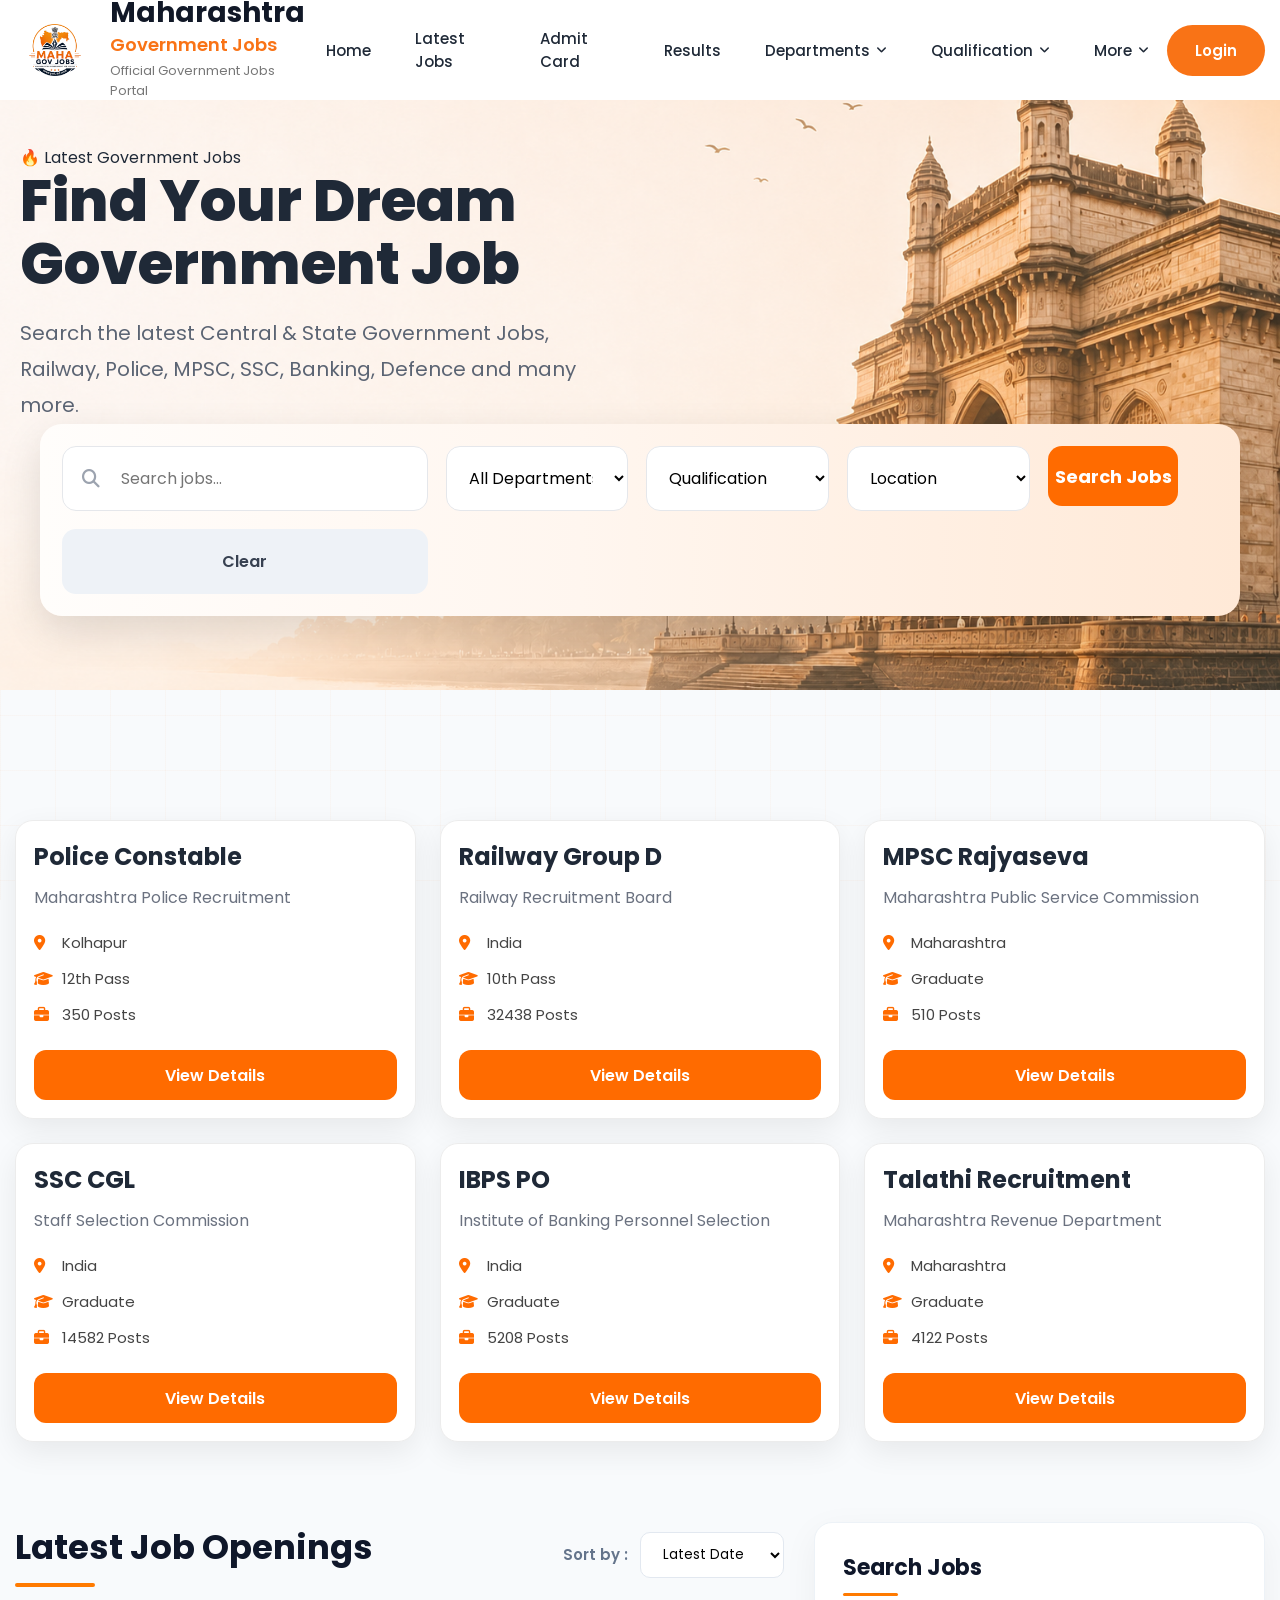
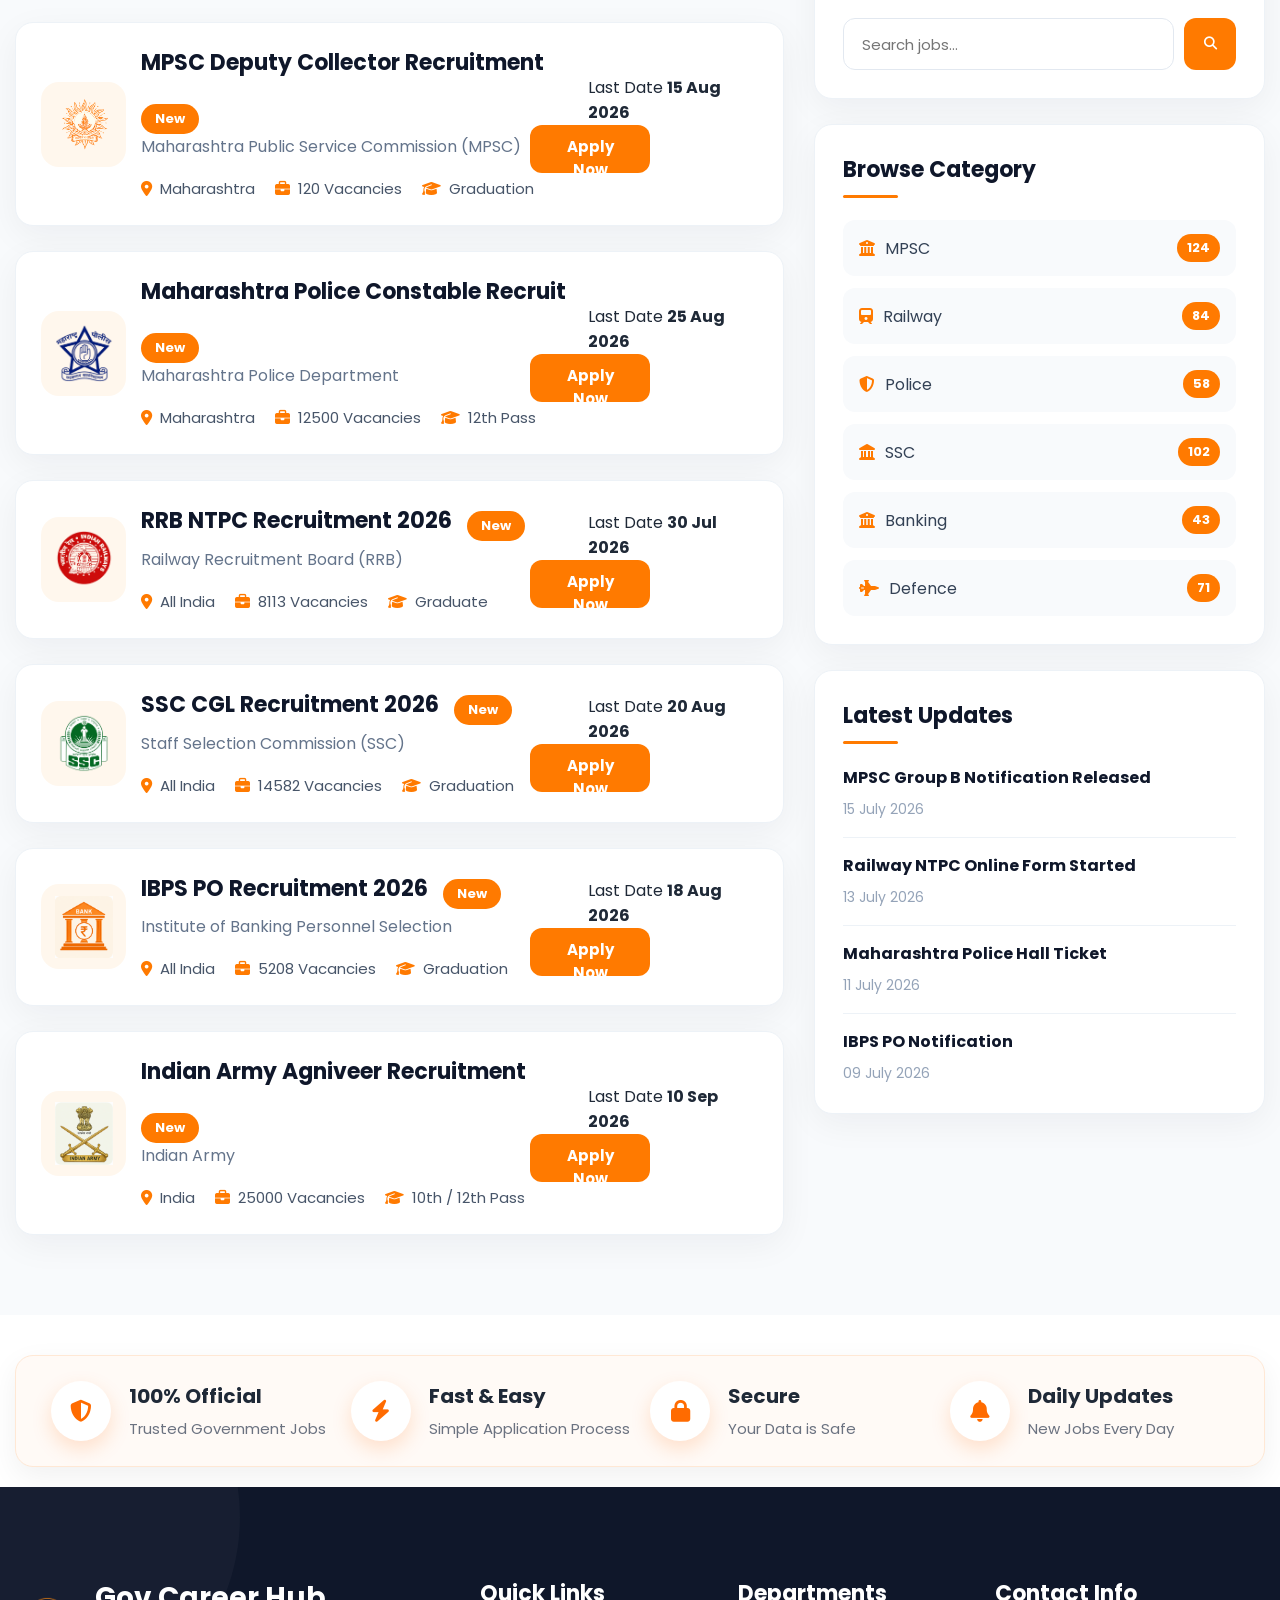
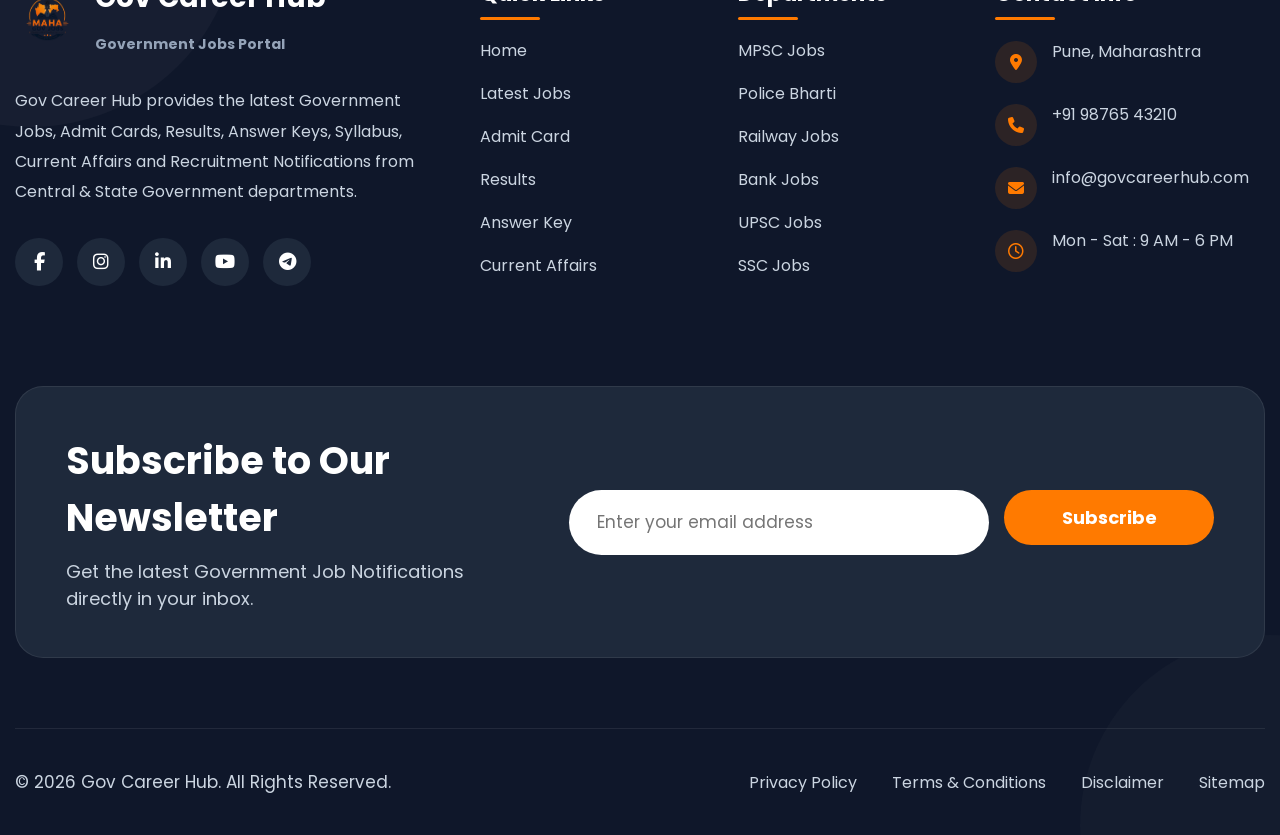
==== latestjob.html @ c0661276 "Initial commit" ====
<!DOCTYPE html>
<html lang="en">

<head>

    <meta charset="UTF-8">
    <meta name="viewport" content="width=device-width, initial-scale=1.0">

    <title>Department Page</title>

    <!-- Font Awesome -->
    <link rel="stylesheet"
        href="https://cdnjs.cloudflare.com/ajax/libs/font-awesome/6.7.2/css/all.min.css">

    <!-- Main CSS -->
    <link rel="stylesheet" href="style.css">

    <!-- Department CSS -->
    <link rel="stylesheet" href="department.css">

    <!-- Responsive CSS -->
    <link rel="stylesheet" href="responsive.css">

    <link rel="stylesheet" href="department.css">

    <link rel="stylesheet" href="latestjob.css">

</head>

<style>
    /*=========================================
            FOOTER
=========================================*/

.footer{

    background:#0f172a;

    color:#fff;

    margin-top:120px;

    position:relative;

    overflow:hidden;

}

.footer::before{

    content:"";

    position:absolute;

    top:-180px;

    left:-180px;

    width:420px;

    height:420px;

    border-radius:50%;

    background:rgba(255,255,255,.03);

}

.footer::after{

    content:"";

    position:absolute;

    bottom:-180px;

    right:-180px;

    width:380px;

    height:380px;

    border-radius:50%;

    background:rgba(255,255,255,.02);

}

.footer .container{

    position:relative;

    z-index:2;

}

/*=========================================
            TOP GRID
=========================================*/

.footer-top{

    display:grid;

    grid-template-columns:2fr 1fr 1fr 1.3fr;

    gap:50px;

    padding:90px 0 60px;

}

.footer-column h3{

    font-size:22px;

    margin-bottom:28px;

    color:#fff;

    position:relative;

}

.footer-column h3::after{

    content:"";

    position:absolute;

    left:0;

    bottom:-10px;

    width:60px;

    height:3px;

    background:#ff7a00;

    border-radius:50px;

}

/*=========================================
            LOGO
=========================================*/

.footer-logo{

    display:flex;

    align-items:center;

    gap:15px;

    text-decoration:none;

    margin-bottom:25px;

}

.footer-logo img{

    width:65px;

}

.footer-logo h2{

    color:#fff;

    font-size:28px;

}

.footer-logo span{

    color:#94a3b8;

    font-size:14px;

}

.footer-about p{

    color:#cbd5e1;

    line-height:1.9;

    margin-bottom:30px;

}

/*=========================================
            LINKS
=========================================*/

.footer-column ul{

    list-style:none;

}

.footer-column ul li{

    margin-bottom:18px;

}

.footer-column ul li a{

    color:#cbd5e1;

    text-decoration:none;

    transition:.35s;

}

.footer-column ul li a:hover{

    color:#ff7a00;

    padding-left:8px;

}

/*=========================================
        CONTACT INFO
=========================================*/

.footer-contact li{

    display:flex;

    align-items:flex-start;

    gap:15px;

    margin-bottom:20px;

    color:#cbd5e1;

}

.footer-contact li i{

    width:42px;

    height:42px;

    background:rgba(255,122,0,.12);

    color:#ff7a00;

    border-radius:50%;

    display:flex;

    align-items:center;

    justify-content:center;

    font-size:16px;

    flex-shrink:0;

}

/*=========================================
        SOCIAL ICONS
=========================================*/

.footer-social{

    display:flex;

    gap:14px;

    margin-top:10px;

}

.footer-social a{

    width:48px;

    height:48px;

    border-radius:50%;

    background:#1e293b;

    color:#fff;

    display:flex;

    align-items:center;

    justify-content:center;

    text-decoration:none;

    transition:.35s;

    font-size:18px;

}

.footer-social a:hover{

    background:#ff7a00;

    color:#fff;

    transform:translateY(-6px);

}

/*=========================================
        NEWSLETTER
=========================================*/

.footer-newsletter{

    margin-top:30px;

    background:#1e293b;

    border:1px solid rgba(255,255,255,.08);

    border-radius:28px;

    padding:45px 50px;

    display:flex;

    justify-content:space-between;

    align-items:center;

    gap:40px;

}

.newsletter-content h2{

    color:#fff;

    font-size:38px;

    margin-bottom:12px;

}

.newsletter-content p{

    color:#cbd5e1;

    font-size:18px;

}

.newsletter-form{

    display:flex;

    gap:18px;

    flex:1;

    justify-content:flex-end;

}

.newsletter-form input{

    width:420px;

    height:65px;

    border:none;

    outline:none;

    border-radius:50px;

    padding:0 28px;

    font-size:17px;

    background:#fff;

}

.newsletter-form button{

    width:210px;

    border:none;

    border-radius:50px;

    background:#ff7a00;

    color:#fff;

    font-size:18px;

    font-weight:700;

    cursor:pointer;

    transition:.35s;

}

.newsletter-form button:hover{

    background:#ff8c1f;

    transform:translateY(-3px);

    box-shadow:0 18px 35px rgba(255,122,0,.35);

}

/*=========================================
        FOOTER BOTTOM
=========================================*/

.footer-bottom{

    display:flex;

    justify-content:space-between;

    align-items:center;

    padding:40px 0;

    border-top:1px solid rgba(255,255,255,.08);

    margin-top:70px;

}

.footer-bottom p{

    color:#cbd5e1;

    font-size:17px;

}

.footer-links{

    display:flex;

    gap:35px;

}

.footer-links a{

    color:#cbd5e1;

    text-decoration:none;

    transition:.35s;

}

.footer-links a:hover{

    color:#ff7a00;

}
/*=========================================
        FOOTER RESPONSIVE
=========================================*/

/*============== 1200px ==============*/

@media (max-width:1200px){

.footer-top{
grid-template-columns:repeat(2,1fr);
gap:40px;
}

.footer-newsletter{
flex-direction:column;
align-items:flex-start;
padding:40px;
}

.newsletter-form{
width:100%;
justify-content:flex-start;
}

.newsletter-form input{
width:100%;
}

}



/*============== 992px ==============*/

@media (max-width:992px){

.footer{
margin-top:80px;
}

.footer-top{
grid-template-columns:1fr 1fr;
gap:35px;
padding:70px 0 40px;
}

.newsletter-content h2{
font-size:30px;
}

.newsletter-content p{
font-size:16px;
}

.newsletter-form{
flex-direction:column;
width:100%;
}

.newsletter-form input{
width:100%;
height:58px;
}

.newsletter-form button{
width:100%;
height:58px;
}

.footer-bottom{
flex-direction:column;
gap:20px;
text-align:center;
}

.footer-links{
flex-wrap:wrap;
justify-content:center;
gap:20px;
}

}



/*============== 768px ==============*/

@media (max-width:768px){

.footer-top{
grid-template-columns:1fr;
gap:40px;
padding:60px 0 35px;
}

.footer-column h3{
font-size:20px;
}

.footer-logo h2{
font-size:24px;
}

.footer-logo img{
width:55px;
}

.footer-about p{
font-size:15px;
}

.footer-newsletter{
padding:30px 25px;
border-radius:20px;
gap:25px;
}

.newsletter-content h2{
font-size:26px;
}

.newsletter-content p{
font-size:15px;
}

.newsletter-form input{
height:55px;
font-size:15px;
}

.newsletter-form button{
height:55px;
font-size:16px;
}

.footer-social{
flex-wrap:wrap;
}

.footer-social a{
width:44px;
height:44px;
font-size:16px;
}

.footer-bottom{
padding:30px 0;
margin-top:40px;
}

.footer-bottom p{
font-size:15px;
}

}



/*============== 576px ==============*/

@media (max-width:576px){

.footer{
margin-top:60px;
}

.footer-top{
padding:50px 0 30px;
}

.footer-column h3{
font-size:18px;
margin-bottom:22px;
}

.footer-logo{
flex-direction:column;
align-items:flex-start;
}

.footer-logo h2{
font-size:22px;
}

.footer-about p{
font-size:14px;
line-height:1.8;
}

.footer-contact li{
font-size:14px;
}

.footer-contact li i{
width:38px;
height:38px;
font-size:15px;
}

.footer-newsletter{
padding:25px 18px;
}

.newsletter-content h2{
font-size:22px;
}

.newsletter-content p{
font-size:14px;
}

.newsletter-form input{
height:52px;
padding:0 20px;
font-size:14px;
}

.newsletter-form button{
height:52px;
font-size:15px;
}

.footer-social{
gap:10px;
}

.footer-social a{
width:42px;
height:42px;
font-size:15px;
}

.footer-links{
flex-direction:column;
gap:14px;
}

.footer-bottom p{
font-size:14px;
line-height:1.7;
}

}



/*============== 400px ==============*/

@media (max-width:400px){

.footer-newsletter{
padding:20px 15px;
}

.newsletter-content h2{
font-size:20px;
}

.newsletter-content p{
font-size:13px;
}

.footer-logo img{
width:48px;
}

.footer-logo h2{
font-size:20px;
}

.footer-column h3{
font-size:17px;
}

.footer-social a{
width:40px;
height:40px;
}

.newsletter-form input,
.newsletter-form button{
height:50px;
}

}

</style>

<body>

    <!--================ HEADER START =========================================================-->
<header class="header">

        <div class="container header-container">

            <!-- Logo -->

            <a href="#" class="logo">

                <img src="image/logo.png" alt="Logo">

                <div class="logo-text">

                    <h2>Maharashtra</h2>

                    <span>Government Jobs</span>

                    <p>Official Government Jobs Portal</p>

                </div>

            </a>


            <!-- Navigation -->

            <nav class="navbar">

                <div class="close-menu">
    <i class="fa-solid fa-xmark"></i>
</div>

               <ul class="nav-list">

    <li><a href="index.html">Home</a></li>

    <!-- Latest Jobs -->
    <li class="dropdown">

        <a href="latestjob.html">
            Latest Jobs
            <!-- <i class="fa-solid fa-angle-down"></i> -->
        </a>
<!-- 
        <ul class="dropdown-menu">

            <li><a href="#notification">All Latest Notification</a></li>

            <li><a href="#Government">Maharashtra Govt Jobs</a></li>

            <li><a href="#Central">Central Govt Jobs</a></li>

            <li><a href="#">Private Jobs</a></li>

            <li><a href="#">Work From Home</a></li>

            <li><a href="#">Internship</a></li>

        </ul> -->

    </li>

    <li><a href="#admit-result">Admit Card</a></li>

    <li><a href="#admit-result">Results</a></li>

    <!-- Departments -->

    <li class="dropdown">

        <a href="index.html">
            Departments
            <i class="fa-solid fa-angle-down"></i>
        </a>

        <ul class="dropdown-menu">

            <li><a href="department.html">MPSC</a></li>

            <li><a href="#">UPSC</a></li>

            <li><a href="raliway.html">Railway</a></li>

            <li><a href="#">Bank</a></li>

            <li><a href="police.html">Police</a></li>

            <li><a href="#">Defence</a></li>

        </ul>

    </li>

    <!-- Qualification -->

    <li class="dropdown">

        <a href="#QUALIFICATION">
            Qualification
            <i class="fa-solid fa-angle-down"></i>
        </a>

        <ul class="dropdown-menu">

            <li><a href="#10p">10th Pass</a></li>

            <li><a href="#">12th Pass</a></li>

            <li><a href="#">ITI</a></li>

            <li><a href="#">Diploma</a></li>

            <li><a href="#">Graduate</a></li>

            <li><a href="#">Post Graduate</a></li>

        </ul>

    </li>

    <!-- More -->

    <li class="dropdown">

        <a href="#">
            More
            <i class="fa-solid fa-angle-down"></i>
        </a>

        <ul class="dropdown-menu">

            <li><a href="#Answer">Answer Key</a></li>

            <li><a href="#Syllabus">Syllabus</a></li>

            <li><a href="#Answer">Search Your Exam</a></li>

            <li><a href="#Answer">Previous Papers</a></li>

            <li><a href="#about">About Us</a></li>

            <li><a href="#Contact">Contact Us</a></li>

        </ul>

    </li>

</ul>
            </nav>


            <!-- Right -->

            <div class="menu-toggle">
    <i class="fa-solid fa-bars"></i>
</div>

            <div class="header-right">

                <!-- <button class="search-btn">

                    <i class="fa-solid fa-magnifying-glass"></i>

                </button> -->

                <a href="#" class="login-btn">

                    Login

                </a>

            </div>

        </div>

</header>


<!--=========================================
        SEARCH SECTION
==========================================-->

<section class="latest-jobs-hero">

    <div class="container">

        <!-- Hero Content -->

        <div class="latest-hero-content">

            <div class="latest-left">

                <span class="hero-badge">
                    🔥 Latest Government Jobs
                </span>

                <h1>
                    Find Your Dream Government Job
                </h1>

                <p>
                    Search the latest Central & State Government Jobs,
                    Railway, Police, MPSC, SSC, Banking,
                    Defence and many more.
                </p>

            </div>

            <div class="latest-right">

                <!-- <img src="image/hero background.png" alt="Latest Jobs"> -->

            </div>

        </div>

    </div>


     <div class="container">

<div class="job-search-box">


    <div class="search-field">

        <i class="fa-solid fa-magnifying-glass"></i>

        <input
        type="text"
        id="jobSearch"
        placeholder="Search jobs...">


        <div
        id="searchSuggestions"
        class="search-suggestions">
        </div>

    </div>



    <select
    id="departmentFilter"
    class="search-select">

        <option value="all">
            All Departments
        </option>

        <option value="Police">
            Police
        </option>

        <option value="Railway">
            Railway
        </option>

        <option value="MPSC">
            MPSC
        </option>

        <option value="SSC">
            SSC
        </option>

        <option value="Bank">
            Banking
        </option>

    </select>



    <select
    id="qualificationFilter"
    class="search-select">

        <option value="all">
            Qualification
        </option>

        <option value="10th">
            10th Pass
        </option>

        <option value="12th">
            12th Pass
        </option>

        <option value="Graduate">
            Graduate
        </option>

        <option value="Diploma">
            Diploma
        </option>

    </select>



    <select
    id="locationFilter"
    class="search-select">

        <option value="all">
            Location
        </option>

        <option value="Maharashtra">
            Maharashtra
        </option>

        <option value="Kolhapur">
            Kolhapur
        </option>

        <option value="Pune">
            Pune
        </option>

        <option value="Mumbai">
            Mumbai
        </option>

        <option value="India">
            India
        </option>

    </select>




    <button
    id="searchBtn"
    class="search-btn" style="width: 130px; height: 60px;">

        Search Jobs

    </button>



    <button
    id="clearSearch"
    class="clear-btn">

        Clear

    </button>

</div>

</div> 


</section>


<!--=========================================
        SEARCH BOX
==========================================-->

 <!-- <div class="container">

<div class="job-search-box">


    <div class="search-field">

        <i class="fa-solid fa-magnifying-glass"></i>

        <input
        type="text"
        id="jobSearch"
        placeholder="Search jobs...">


        <div
        id="searchSuggestions"
        class="search-suggestions">
        </div>

    </div>



    <select
    id="departmentFilter"
    class="search-select">

        <option value="all">
            All Departments
        </option>

        <option value="Police">
            Police
        </option>

        <option value="Railway">
            Railway
        </option>

        <option value="MPSC">
            MPSC
        </option>

        <option value="SSC">
            SSC
        </option>

        <option value="Bank">
            Banking
        </option>

    </select>



    <select
    id="qualificationFilter"
    class="search-select">

        <option value="all">
            Qualification
        </option>

        <option value="10th">
            10th Pass
        </option>

        <option value="12th">
            12th Pass
        </option>

        <option value="Graduate">
            Graduate
        </option>

        <option value="Diploma">
            Diploma
        </option>

    </select>



    <select
    id="locationFilter"
    class="search-select">

        <option value="all">
            Location
        </option>

        <option value="Maharashtra">
            Maharashtra
        </option>

        <option value="Kolhapur">
            Kolhapur
        </option>

        <option value="Pune">
            Pune
        </option>

        <option value="Mumbai">
            Mumbai
        </option>

        <option value="India">
            India
        </option>

    </select>




    <button
    id="searchBtn"
    class="search-btn" style="width: 130px; height: 60px;">

        Search Jobs

    </button>



    <button
    id="clearSearch"
    class="clear-btn">

        Clear

    </button>

</div>

</div>  -->


<!--=========================================
        RESULTS TITLE
==========================================-->

<!-- <section class="container">

    <div class="result-heading">

        <h2>
            Latest Government Jobs
        </h2>

        <p>
            6 Jobs Found
        </p>

    </div> 

</section> -->


<!--=========================================
        JOB CARDS
==========================================-->

<section class="container">

<div id="jobContainer"class="search-results" >

    <!-- Card 1 -->

    <div
    class="result-card"

    data-title="Police Constable"

    data-department="Police"

    data-qualification="12th"

    data-location="Kolhapur">

        <h3>
            Police Constable
        </h3>

        <p>
            Maharashtra Police Recruitment
        </p>

        <ul>

            <li>
                <i class="fa-solid fa-location-dot"></i>

                Kolhapur

            </li>

            <li>

                <i class="fa-solid fa-graduation-cap"></i>

                12th Pass

            </li>

            <li>

                <i class="fa-solid fa-briefcase"></i>

                350 Posts

            </li>

        </ul>

        <a href="#">
            View Details
        </a>

    </div>


    <!-- Card 2 -->

    <div

    class="result-card"

    data-title="Railway Group D"

    data-department="Railway"

    data-qualification="10th"

    data-location="India">

        <h3>
            Railway Group D
        </h3>

        <p>
            Railway Recruitment Board
        </p>

        <ul>

            <li>

                <i class="fa-solid fa-location-dot"></i>

                India

            </li>

            <li>

                <i class="fa-solid fa-graduation-cap"></i>

                10th Pass

            </li>

            <li>

                <i class="fa-solid fa-briefcase"></i>

                32438 Posts

            </li>

        </ul>

        <a href="#">
            View Details
        </a>

    </div>


    <!-- Card 3 -->

    <div

    class="result-card"

    data-title="MPSC Rajyaseva"

    data-department="MPSC"

    data-qualification="Graduate"

    data-location="Maharashtra">

        <h3>
            MPSC Rajyaseva
        </h3>

        <p>
            Maharashtra Public Service Commission
        </p>

        <ul>

            <li>

                <i class="fa-solid fa-location-dot"></i>

                Maharashtra

            </li>

            <li>

                <i class="fa-solid fa-graduation-cap"></i>

                Graduate

            </li>

            <li>

                <i class="fa-solid fa-briefcase"></i>

                510 Posts

            </li>

        </ul>

        <a href="#">
            View Details
        </a>

    </div>


    <!-- Card 4 -->

    <div

    class="result-card"

    data-title="SSC CGL"

    data-department="SSC"

    data-qualification="Graduate"

    data-location="India">

        <h3>
            SSC CGL
        </h3>

        <p>
            Staff Selection Commission
        </p>

        <ul>

            <li>

                <i class="fa-solid fa-location-dot"></i>

                India

            </li>

            <li>

                <i class="fa-solid fa-graduation-cap"></i>

                Graduate

            </li>

            <li>

                <i class="fa-solid fa-briefcase"></i>

                14582 Posts

            </li>

        </ul>

        <a href="#">
            View Details
        </a>

    </div>


    <!-- Card 5 -->

    <div

    class="result-card"

    data-title="IBPS PO"

    data-department="Bank"

    data-qualification="Graduate"

    data-location="India">

        <h3>
            IBPS PO
        </h3>

        <p>
            Institute of Banking Personnel Selection
        </p>

        <ul>

            <li>

                <i class="fa-solid fa-location-dot"></i>

                India

            </li>

            <li>

                <i class="fa-solid fa-graduation-cap"></i>

                Graduate

            </li>

            <li>

                <i class="fa-solid fa-briefcase"></i>

                5208 Posts

            </li>

        </ul>

        <a href="#">
            View Details
        </a>

    </div>


    <!-- Card 6 -->

    <div

    class="result-card"

    data-title="Talathi"

    data-department="MPSC"

    data-qualification="Graduate"

    data-location="Maharashtra">

        <h3>
            Talathi Recruitment
        </h3>

        <p>
            Maharashtra Revenue Department
        </p>

        <ul>

            <li>

                <i class="fa-solid fa-location-dot"></i>

                Maharashtra

            </li>

            <li>

                <i class="fa-solid fa-graduation-cap"></i>

                Graduate

            </li>

            <li>

                <i class="fa-solid fa-briefcase"></i>

                4122 Posts

            </li>

        </ul>

        <a href="#">
            View Details
        </a>

    </div>

</div>

</section>






<!--=========================================
        LATEST JOB OPENINGS
==========================================-->

<section class="latest-openings">

    <div class="container">

        <div class="openings-wrapper">

            <!--==========================
                    LEFT SIDE
            ===========================-->

            <div class="openings-left">

                <!-- Heading -->

                <div class="opening-header">

                    <div>

                        <h2>Latest Job Openings</h2>

                        <span></span>

                    </div>

                    <div class="sort-box">

                        <label>Sort by :</label>

                        <select>

                            <option>Latest Date</option>

                            <option>Vacancies</option>

                            <option>Qualification</option>

                            <option>Department</option>

                        </select>

                    </div>

                </div>





                <!--=====================
                        JOB CARD 1
                ======================-->

                <div class="opening-card">

                    <div class="opening-logo">

                        <img src="image/mpsc.png" alt="MPSC">

                    </div>

                    <div class="opening-content">

                        <div class="title-row">

                            <h3>

                                MPSC Deputy Collector Recruitment 

                            </h3>

                            <span class="new-badge">

                                New

                            </span>

                        </div>

                        <p>

                            Maharashtra Public Service Commission (MPSC)

                        </p>

                        <ul>

                            <li>

                                <i class="fa-solid fa-location-dot"></i>

                                Maharashtra

                            </li>

                            <li>

                                <i class="fa-solid fa-briefcase"></i>

                                120 Vacancies

                            </li>

                            <li>

                                <i class="fa-solid fa-graduation-cap"></i>

                                Graduation

                            </li>

                        </ul>

                    </div>

                    <div class="opening-action">

                        <span class="last-date">

                            Last Date

                            <strong>

                                15 Aug 2026

                            </strong>

                        </span>

                        <a href="#" class="apply-btn">

                            Apply Now

                        </a>

                        <button class="bookmark-btn">

                            <i class="fa-regular fa-bookmark"></i>

                        </button>

                    </div>

                </div>





                <!--=====================
                        JOB CARD 2
                ======================-->

                <div class="opening-card">

                    <div class="opening-logo">

                        <img src="image/police.png" alt="Police">

                    </div>

                    <div class="opening-content">

                        <div class="title-row">

                            <h3>

                                Maharashtra Police Constable Recruit

                            </h3>

                            <span class="new-badge">

                                New

                            </span>

                        </div>

                        <p>

                            Maharashtra Police Department

                        </p>

                        <ul>

                            <li>

                                <i class="fa-solid fa-location-dot"></i>

                                Maharashtra

                            </li>

                            <li>

                                <i class="fa-solid fa-briefcase"></i>

                                12500 Vacancies

                            </li>

                            <li>

                                <i class="fa-solid fa-graduation-cap"></i>

                                12th Pass

                            </li>

                        </ul>

                    </div>

                    <div class="opening-action">

                        <span class="last-date">

                            Last Date

                            <strong>

                                25 Aug 2026

                            </strong>

                        </span>

                        <a href="#" class="apply-btn">

                            Apply Now

                        </a>

                        <button class="bookmark-btn">

                            <i class="fa-regular fa-bookmark"></i>

                        </button>

                    </div>

                </div>

                                <!--=====================
                        JOB CARD 3
                =====================-->

                <div class="opening-card">

                    <div class="opening-logo">

                        <img src="image/railway.png" alt="Railway">

                    </div>

                    <div class="opening-content">

                        <div class="title-row">

                            <h3>
                                RRB NTPC Recruitment 2026
                            </h3>

                            <span class="new-badge">
                                New
                            </span>

                        </div>

                        <p>
                            Railway Recruitment Board (RRB)
                        </p>

                        <ul>

                            <li>
                                <i class="fa-solid fa-location-dot"></i>
                                All India
                            </li>

                            <li>
                                <i class="fa-solid fa-briefcase"></i>
                                8113 Vacancies
                            </li>

                            <li>
                                <i class="fa-solid fa-graduation-cap"></i>
                                Graduate
                            </li>

                        </ul>

                    </div>

                    <div class="opening-action">

                        <span class="last-date">

                            Last Date

                            <strong>
                                30 Jul 2026
                            </strong>

                        </span>

                        <a href="#" class="apply-btn">
                            Apply Now
                        </a>

                        <button class="bookmark-btn">
                            <i class="fa-regular fa-bookmark"></i>
                        </button>

                    </div>

                </div>



                <!--=====================
                        JOB CARD 4
                =====================-->

                <div class="opening-card">

                    <div class="opening-logo">

                        <img src="image/ssc.png" alt="SSC">

                    </div>

                    <div class="opening-content">

                        <div class="title-row">

                            <h3>
                                SSC CGL Recruitment 2026
                            </h3>

                            <span class="new-badge">
                                New
                            </span>

                        </div>

                        <p>
                            Staff Selection Commission (SSC)
                        </p>

                        <ul>

                            <li>
                                <i class="fa-solid fa-location-dot"></i>
                                All India
                            </li>

                            <li>
                                <i class="fa-solid fa-briefcase"></i>
                                14582 Vacancies
                            </li>

                            <li>
                                <i class="fa-solid fa-graduation-cap"></i>
                                Graduation
                            </li>

                        </ul>

                    </div>

                    <div class="opening-action">

                        <span class="last-date">

                            Last Date

                            <strong>
                                20 Aug 2026
                            </strong>

                        </span>

                        <a href="#" class="apply-btn">
                            Apply Now
                        </a>

                        <button class="bookmark-btn">
                            <i class="fa-regular fa-bookmark"></i>
                        </button>

                    </div>

                </div>



                <!--=====================
                        JOB CARD 5
                =====================-->

                <div class="opening-card">

                    <div class="opening-logo">

                        <img src="image/bank.png" alt="Bank">

                    </div>

                    <div class="opening-content">

                        <div class="title-row">

                            <h3>
                                IBPS PO Recruitment 2026
                            </h3>

                            <span class="new-badge">
                                New
                            </span>

                        </div>

                        <p>
                            Institute of Banking Personnel Selection
                        </p>

                        <ul>

                            <li>
                                <i class="fa-solid fa-location-dot"></i>
                                All India
                            </li>

                            <li>
                                <i class="fa-solid fa-briefcase"></i>
                                5208 Vacancies
                            </li>

                            <li>
                                <i class="fa-solid fa-graduation-cap"></i>
                                Graduation
                            </li>

                        </ul>

                    </div>

                    <div class="opening-action">

                        <span class="last-date">

                            Last Date

                            <strong>
                                18 Aug 2026
                            </strong>

                        </span>

                        <a href="#" class="apply-btn">
                            Apply Now
                        </a>

                        <button class="bookmark-btn">
                            <i class="fa-regular fa-bookmark"></i>
                        </button>

                    </div>

                </div>



                <!--=====================
                        JOB CARD 6
                =====================-->

                <div class="opening-card">

                    <div class="opening-logo">

                        <img src="image/indian army.png" alt="Defence">

                    </div>

                    <div class="opening-content">

                        <div class="title-row">

                            <h3>
                                Indian Army Agniveer Recruitment 
                            </h3>

                            <span class="new-badge">
                                New
                            </span>

                        </div>

                        <p>
                            Indian Army
                        </p>

                        <ul>

                            <li>
                                <i class="fa-solid fa-location-dot"></i>
                                India
                            </li>

                            <li>
                                <i class="fa-solid fa-briefcase"></i>
                                25000 Vacancies
                            </li>

                            <li>
                                <i class="fa-solid fa-graduation-cap"></i>
                                10th / 12th Pass
                            </li>

                        </ul>

                    </div>

                    <div class="opening-action">

                        <span class="last-date">

                            Last Date

                            <strong>
                                10 Sep 2026
                            </strong>

                        </span>

                        <a href="#" class="apply-btn">
                            Apply Now
                        </a>

                        <button class="bookmark-btn">
                            <i class="fa-regular fa-bookmark"></i>
                        </button>

                    </div>

                    

                </div>

            </div>

            <!-- Right Sidebar Part 3 मध्ये सुरू होईल -->
                         <!--==================================
                    RIGHT SIDEBAR
            ===================================-->

            <aside class="openings-sidebar">

                <!--==========================
                        SEARCH BOX
                ===========================-->

                <div class="sidebar-box">

                    <h3>
                        Search Jobs
                    </h3>

                    <div class="sidebar-search">

                        <input
                            type="text"
                            placeholder="Search jobs...">

                        <button>

                            <i class="fa-solid fa-magnifying-glass"></i>

                        </button>

                    </div>

                </div>



                <!--==========================
                    JOB CATEGORY
                ===========================-->

                <div class="sidebar-box">

                    <h3>
                        Browse Category
                    </h3>

                    <ul class="category-list">

                        <li>

                            <a href="#">

                                <span>

                                    <i class="fa-solid fa-building-columns"></i>

                                    MPSC

                                </span>

                                <strong>

                                    124

                                </strong>

                            </a>

                        </li>

                        <li>

                            <a href="#">

                                <span>

                                    <i class="fa-solid fa-train"></i>

                                    Railway

                                </span>

                                <strong>

                                    84

                                </strong>

                            </a>

                        </li>

                        <li>

                            <a href="#">

                                <span>

                                    <i class="fa-solid fa-shield-halved"></i>

                                    Police

                                </span>

                                <strong>

                                    58

                                </strong>

                            </a>

                        </li>

                        <li>

                            <a href="#">

                                <span>

                                    <i class="fa-solid fa-landmark"></i>

                                    SSC

                                </span>

                                <strong>

                                    102

                                </strong>

                            </a>

                        </li>

                        <li>

                            <a href="#">

                                <span>

                                    <i class="fa-solid fa-building-columns"></i>

                                    Banking

                                </span>

                                <strong>

                                    43

                                </strong>

                            </a>

                        </li>

                        <li>

                            <a href="#">

                                <span>

                                    <i class="fa-solid fa-jet-fighter"></i>

                                    Defence

                                </span>

                                <strong>

                                    71

                                </strong>

                            </a>

                        </li>

                    </ul>

                </div>



                <!--==========================
                    LATEST NOTICE
                ===========================-->

                <div class="sidebar-box">

                    <h3>

                        Latest Updates

                    </h3>

                    <div class="latest-news">

                        <a href="#">

                            <h4>

                                MPSC Group B Notification Released

                            </h4>

                            <span>

                                15 July 2026

                            </span>

                        </a>

                        <a href="#">

                            <h4>

                                Railway NTPC Online Form Started

                            </h4>

                            <span>

                                13 July 2026

                            </span>

                        </a>

                        <a href="#">

                            <h4>

                                Maharashtra Police Hall Ticket

                            </h4>

                            <span>

                                11 July 2026

                            </span>

                        </a>

                        <a href="#">

                            <h4>

                                IBPS PO Notification

                            </h4>

                            <span>

                                09 July 2026

                            </span>

                        </a>

                    </div>

                </div>



                <!--==========================
                    QUICK LINKS
                ===========================-->
<!-- 
                <div class="sidebar-box">

                    <h3>

                        Quick Links

                    </h3>

                    <div class="quick-links">

                        <a href="#">

                            Admit Card

                        </a>

                        <a href="#">

                            Results

                        </a>

                        <a href="#">

                            Answer Key

                        </a>

                        <a href="#">

                            Syllabus

                        </a>

                        <a href="#">

                            Previous Papers

                        </a>

                        <a href="#">

                            Current Affairs

                        </a>

                    </div>

                </div> -->

            </aside>

        </div>

    </div>

</section>






<!--====================================
        FEATURES SECTION
=====================================-->

<section class="features-section">

    <div class="container">

        <div class="features-wrapper">

            <!-- Item 1 -->
            <div class="feature-item">

                <div class="feature-icon">
                    <i class="fa-solid fa-shield-halved"></i>
                </div>

                <div class="feature-content">
                    <h4>100% Official</h4>
                    <p>Trusted Government Jobs</p>
                </div>

            </div>

            <!-- Item 2 -->
            <div class="feature-item">

                <div class="feature-icon">
                    <i class="fa-solid fa-bolt"></i>
                </div>

                <div class="feature-content">
                    <h4>Fast & Easy</h4>
                    <p>Simple Application Process</p>
                </div>

            </div>

            <!-- Item 3 -->
            <div class="feature-item">

                <div class="feature-icon">
                    <i class="fa-solid fa-lock"></i>
                </div>

                <div class="feature-content">
                    <h4>Secure</h4>
                    <p>Your Data is Safe</p>
                </div>

            </div>

            <!-- Item 4 -->
            <div class="feature-item">

                <div class="feature-icon">
                    <i class="fa-solid fa-bell"></i>
                </div>

                <div class="feature-content">
                    <h4>Daily Updates</h4>
                    <p>New Jobs Every Day</p>
                </div>

            </div>

        </div>

    </div>

</section>











<!--=========================================
                FOOTER
==========================================-->

<footer class="footer" style="margin-top: -20px;">

    <div class="container">

        <div class="footer-top">

            <!--=========================
                COLUMN 1
            =========================-->

            <div class="footer-column footer-about">

                <a href="index.html" class="footer-logo">

                    <img src="image/logo.png" alt="Gov Career Hub">

                    <div>

                        <h2>Gov Career Hub</h2>

                        <span>Government Jobs Portal</span>

                    </div>

                </a>

                <p>

                    Gov Career Hub provides the latest Government Jobs,
                    Admit Cards, Results, Answer Keys, Syllabus,
                    Current Affairs and Recruitment Notifications
                    from Central & State Government departments.

                </p>

                <div class="footer-social">

                    <a href="#">
                        <i class="fab fa-facebook-f"></i>
                    </a>

                    <a href="#">
                        <i class="fab fa-instagram"></i>
                    </a>

                    <a href="#">
                        <i class="fab fa-linkedin-in"></i>
                    </a>

                    <a href="#">
                        <i class="fab fa-youtube"></i>
                    </a>

                    <a href="#">
                        <i class="fab fa-telegram-plane"></i>
                    </a>

                </div>

            </div>

            <!--=========================
                COLUMN 2
            =========================-->

            <div class="footer-column">

                <h3>Quick Links</h3>

                <ul>

                    <li><a href="index.html">Home</a></li>

                    <li><a href="#">Latest Jobs</a></li>

                    <li><a href="#">Admit Card</a></li>

                    <li><a href="#">Results</a></li>

                    <li><a href="#">Answer Key</a></li>

                    <li><a href="#">Current Affairs</a></li>

                </ul>

            </div>

            <!--=========================
                COLUMN 3
            =========================-->

            <div class="footer-column">

                <h3>Departments</h3>

                <ul>

                    <li><a href="#">MPSC Jobs</a></li>

                    <li><a href="#">Police Bharti</a></li>

                    <li><a href="#">Railway Jobs</a></li>

                    <li><a href="#">Bank Jobs</a></li>

                    <li><a href="#">UPSC Jobs</a></li>

                    <li><a href="#">SSC Jobs</a></li>

                </ul>

            </div>

            <!--=========================
                COLUMN 4
            =========================-->

            <div class="footer-column">

                <h3>Contact Info</h3>

                <ul class="footer-contact">

                    <li>

                        <i class="fa-solid fa-location-dot"></i>

                        <span>Pune, Maharashtra</span>

                    </li>

                    <li>

                        <i class="fa-solid fa-phone"></i>

                        <span>+91 98765 43210</span>

                    </li>

                    <li>

                        <i class="fa-solid fa-envelope"></i>

                        <span>info@govcareerhub.com</span>

                    </li>

                    <li>

                        <i class="fa-regular fa-clock"></i>

                        <span>Mon - Sat : 9 AM - 6 PM</span>

                    </li>

                </ul>

            </div>

        </div>

        <!--=========================
            NEWSLETTER
        =========================-->

        <div class="footer-newsletter">

            <div class="newsletter-content">

                <h2>Subscribe to Our Newsletter</h2>

                <p>

                    Get the latest Government Job Notifications
                    directly in your inbox.

                </p>

            </div>

            <form class="newsletter-form">

                <input
                    type="email"
                    placeholder="Enter your email address"
                >

                <button type="submit">

                    Subscribe

                </button>

            </form>

        </div>

        <!--=========================
            FOOTER BOTTOM
        =========================-->

        <div class="footer-bottom">

            <p>

                © 2026 Gov Career Hub. All Rights Reserved.

            </p>

            <div class="footer-links">

                <a href="#">Privacy Policy</a>

                <a href="#">Terms & Conditions</a>

                <a href="#">Disclaimer</a>

                <a href="#">Sitemap</a>

            </div>

        </div>

    </div>

</footer>

<!--=========================
    BACK TO TOP
==========================-->
















    <script src="script.js"></script>
    <script src="department.js"></script>


    <script>
        //================ BACK TO TOP ================//

let backTop = document.getElementById("backTop");


window.addEventListener("scroll",()=>{


    if(window.scrollY > 300){

        backTop.style.display="block";

    }

    else{

        backTop.style.display="none";

    }


});



backTop.addEventListener("click",()=>{


    window.scrollTo({

        top:0,

        behavior:"smooth"

    });


});




//================ SMOOTH SCROLL ================//


document.querySelectorAll('a[href^="#"]').forEach(link=>{


    link.addEventListener("click",function(e){


        e.preventDefault();


        document.querySelector(this.getAttribute("href"))
        .scrollIntoView({

            behavior:"smooth"

        });


    });


});





//================ NEWSLETTER ANIMATION ================//


let newsletter = document.querySelector(".newsletter");


window.addEventListener("scroll",()=>{


    let position = newsletter.getBoundingClientRect().top;


    let screen = window.innerHeight;


    if(position < screen - 100){


        newsletter.classList.add("show");


    }


});
    </script>

    <script>
        /*=========================================
        LATEST JOB SEARCH
=========================================*/

document.addEventListener("DOMContentLoaded", () => {

    const searchInput = document.getElementById("jobSearch");

    const departmentFilter = document.getElementById("departmentFilter");

    const qualificationFilter = document.getElementById("qualificationFilter");

    const locationFilter = document.getElementById("locationFilter");

    const searchBtn = document.getElementById("searchBtn");

    const cards = document.querySelectorAll(".result-card");

    const resultTitle = document.querySelector(".result-heading p");

    /*==========================
        NO RESULT MESSAGE
    ==========================*/

    const noResult = document.createElement("div");

    noResult.className = "no-result";

    noResult.innerHTML = `

        
                <i class="fa-solid fa-circle-info"></i>


        <h3>No Jobs Found</h3>

        <p>Try another keyword or filter.</p>

    `;

    const container = document.getElementById("jobContainer");

    container.after(noResult);

    noResult.style.display = "none";

    /*==========================
        FILTER FUNCTION
    ==========================*/

    function filterJobs(){

        const keyword = searchInput.value.toLowerCase().trim();

        const department = departmentFilter.value.toLowerCase();

        const qualification = qualificationFilter.value.toLowerCase();

        const location = locationFilter.value.toLowerCase();

        let visible = 0;

        cards.forEach(card=>{

            const title = card.dataset.title.toLowerCase();

            const dept = card.dataset.department.toLowerCase();

            const qual = card.dataset.qualification.toLowerCase();

            const loc = card.dataset.location.toLowerCase();

            const matchKeyword =
            title.includes(keyword);

            const matchDepartment =
            department==="all" || dept===department;

            const matchQualification =
            qualification==="all" || qual===qualification;

            const matchLocation =
            location==="all" || loc===location;

            if(
                matchKeyword &&
                matchDepartment &&
                matchQualification &&
                matchLocation
            ){

                card.style.display="block";

                card.style.animation="fadeJob .4s";

                visible++;

            }

            else{

                card.style.display="none";

            }

        });

        resultTitle.innerHTML =
        visible + " Jobs Found";

        if(visible===0){

            noResult.style.display="block";

        }

        else{

            noResult.style.display="none";

        }

    }

    /*==========================
        EVENTS
    ==========================*/

    searchBtn.addEventListener("click",filterJobs);

    searchInput.addEventListener("keyup",filterJobs);

    departmentFilter.addEventListener("change",filterJobs);

    qualificationFilter.addEventListener("change",filterJobs);

    locationFilter.addEventListener("change",filterJobs);

});

/*=========================================
        SEARCH ANIMATION
=========================================*/

const style=document.createElement("style");

style.innerHTML=`

@keyframes fadeJob{

from{

opacity:0;

transform:translateY(25px);

}

to{

opacity:1;

transform:translateY(0);

}

}

.no-result{

padding:80px 20px;

text-align:center;

display:none;

}

.no-result i{

font-size:70px;

color:#ff6b00;

margin-bottom:20px;

}

.no-result h3{

font-size:30px;

margin-bottom:10px;

color:#1f2937;

}

.no-result p{

font-size:17px;

color:#6b7280;

}

`;

document.head.appendChild(style);

/*=========================================
        PREMIUM SEARCH FEATURES
=========================================*/

const searchBox = document.getElementById("jobSearch");
const suggestionBox = document.getElementById("searchSuggestions");

const jobs = [

"Police Constable",
"Police SI",
"Railway NTPC",
"Railway Group D",
"Railway ALP",
"RRB Technician",
"MPSC Rajyaseva",
"MPSC Combine",
"Talathi",
"SSC CGL",
"SSC CHSL",
"Bank PO",
"Bank Clerk",
"IBPS PO",
"Indian Army",
"Indian Navy",
"Air Force",
"Forest Guard",
"Post Office GDS",
"ZP Recruitment"

];

/*====================
LIVE SUGGESTION
=====================*/

searchBox.addEventListener("keyup",function(){

let value=this.value.toLowerCase();

suggestionBox.innerHTML="";

if(value===""){

suggestionBox.style.display="none";

return;

}

let match=jobs.filter(job=>

job.toLowerCase().includes(value)

);

if(match.length===0){

suggestionBox.style.display="none";

return;

}

match.forEach(job=>{

let div=document.createElement("div");

div.className="suggest-item";

div.innerHTML=` ${job}`;

div.onclick=function(){

searchBox.value=job;

suggestionBox.style.display="none";

document.getElementById("searchBtn").click();

};

suggestionBox.appendChild(div);

});

suggestionBox.style.display="block";

});

/*====================
CLICK OUTSIDE
=====================*/

document.addEventListener("click",function(e){

if(!e.target.closest(".search-field")){

suggestionBox.style.display="none";

}

});

/*====================
RECENT SEARCH
=====================*/

searchBox.addEventListener("change",function(){

let history=

JSON.parse(localStorage.getItem("recentJobs"))||[];

if(!history.includes(this.value) && this.value!=""){

history.unshift(this.value);

}

history=history.slice(0,5);

localStorage.setItem(

"recentJobs",

JSON.stringify(history)

);

});

/*====================
LOADING EFFECT
=====================*/

const btn=document.getElementById("searchBtn");

btn.addEventListener("click",function(){

let old=btn.innerHTML;

btn.innerHTML='<i class="fa-solid fa-spinner fa-spin"></i> Searching';

btn.disabled=true;

setTimeout(()=>{

btn.innerHTML=old;

btn.disabled=false;

},700);

});

/*====================
ENTER KEY
=====================*/

searchBox.addEventListener("keypress",function(e){

if(e.key==="Enter"){

btn.click();

}

});

/*====================
CLEAR SEARCH
=====================*/

const clearBtn=document.getElementById("clearSearch");

if(clearBtn){

clearBtn.addEventListener("click",()=>{

searchBox.value="";

document.getElementById("departmentFilter").value="all";

document.getElementById("qualificationFilter").value="all";

document.getElementById("locationFilter").value="all";

btn.click();

});

}


    </script>

    <script>
        /* Bookmark */

document.querySelectorAll(".bookmark-btn").forEach(btn=>{

    btn.addEventListener("click",()=>{

        btn.classList.toggle("active");

        const icon=btn.querySelector("i");

        if(btn.classList.contains("active")){

            btn.style.background="#ff7a00";
            btn.style.color="#fff";
            btn.style.borderColor="#ff7a00";

            icon.classList.remove("fa-regular");
            icon.classList.add("fa-solid");

        }else{

            btn.style.background="#fff";
            btn.style.color="#64748b";
            btn.style.borderColor="#e2e8f0";

            icon.classList.remove("fa-solid");
            icon.classList.add("fa-regular");

        }

    });

});


/* Search */

const searchInput=document.querySelector(".sidebar-search input");

if(searchInput){

searchInput.addEventListener("keyup",function(){

let value=this.value.toLowerCase();

document.querySelectorAll(".opening-card").forEach(card=>{

let text=card.innerText.toLowerCase();

card.style.display=text.includes(value)?"grid":"none";

});

});

}


/* Sort */

const sort=document.querySelector("#sortJobs");

if(sort){

sort.addEventListener("change",function(){

const wrapper=document.querySelector(".openings-left");

const cards=[...document.querySelectorAll(".opening-card")];

if(this.value==="az"){

cards.sort((a,b)=>

a.querySelector("h3").innerText.localeCompare(

b.querySelector("h3").innerText)

);

}

if(this.value==="za"){

cards.sort((a,b)=>

b.querySelector("h3").innerText.localeCompare(

a.querySelector("h3").innerText)

);

}

cards.forEach(card=>wrapper.appendChild(card));

});

}
    </script>

    <script>
        /*====================================
        FEATURES ANIMATION
====================================*/

const featureItems = document.querySelectorAll(".feature-item");

const featureObserver = new IntersectionObserver((entries) => {

    entries.forEach((entry, index) => {

        if (entry.isIntersecting) {

            setTimeout(() => {

                entry.target.classList.add("show-feature");

            }, index * 150);

        }

    });

}, {

    threshold: 0.2

});

featureItems.forEach(item => {

    featureObserver.observe(item);

});


/*====================================
        ICON CLICK EFFECT
====================================*/

document.querySelectorAll(".feature-icon").forEach(icon => {

    icon.addEventListener("click", function () {

        this.classList.add("icon-pop");

        setTimeout(() => {

            this.classList.remove("icon-pop");

        }, 400);

    });

});
    </script>
</body>

</html>
---- style.css ----
/*==========================
  GOOGLE FONT
==========================*/

@import url('https://fonts.googleapis.com/css2?family=Poppins:wght@300;400;500;600;700;800&display=swap');


/*==========================
 RESET
==========================*/

/*======================================
BACKGROUND EFFECTS
======================================*/

.bg-effects{

    position:fixed;

    inset:0;

    overflow:hidden;

    pointer-events:none;

    z-index:-1;

}

/*==============================
GLOWING BLOBS
==============================*/

.blob{

    position:absolute;

    border-radius:50%;

    filter:blur(90px);

    animation:blobMove 18s ease-in-out infinite;

}

.blob-1{

    width:420px;
    height:420px;

    background:rgba(249,115,22,.10);

    top:-120px;
    left:-120px;

}

.blob-2{

    width:350px;
    height:350px;

    background:rgba(249,115,22,.08);

    right:-80px;
    top:35%;

    animation-delay:5s;

}

.blob-3{

    width:300px;
    height:300px;

    background:rgba(249,115,22,.06);

    bottom:-120px;
    left:40%;

    animation-delay:9s;

}

/*==============================
PARTICLES
==============================*/

.particle{

    position:absolute;

    width:12px;
    height:12px;

    border-radius:50%;

    background:rgba(249,115,22,.18);

    animation:floatParticle linear infinite;

}

.particle-1{

    left:10%;
    top:90%;

    animation-duration:12s;

}

.particle-2{

    left:25%;
    top:105%;

    animation-duration:16s;

}

.particle-3{

    left:45%;
    top:95%;

    animation-duration:18s;

}

.particle-4{

    left:65%;
    top:100%;

    animation-duration:15s;

}

.particle-5{

    left:82%;
    top:92%;

    animation-duration:13s;

}

.particle-6{

    left:94%;
    top:105%;

    animation-duration:17s;

}

/*==============================
GRID
==============================*/

body::before{

    content:"";

    position:fixed;

    inset:0;

    background-image:

        linear-gradient(rgba(249,115,22,.03) 1px, transparent 1px),

        linear-gradient(90deg, rgba(249,115,22,.03) 1px, transparent 1px);

    background-size:55px 55px;

    pointer-events:none;

    z-index:-2;

}

/*==============================
KEYFRAMES
==============================*/

@keyframes blobMove{

    0%{

        transform:translate(0,0) scale(1);

    }

    25%{

        transform:translate(80px,-40px) scale(1.08);

    }

    50%{

        transform:translate(-40px,60px) scale(.92);

    }

    75%{

        transform:translate(60px,20px) scale(1.05);

    }

    100%{

        transform:translate(0,0) scale(1);

    }

}

@keyframes floatParticle{

    from{

        transform:translateY(0) scale(.5);

        opacity:0;

    }

    15%{

        opacity:1;

    }

    100%{

        transform:translateY(-120vh) scale(1.3);

        opacity:0;

    }

}
*{
    margin:0;
    padding:0;
    box-sizing:border-box;
}

html{
    scroll-behavior:smooth;
}

body{

    font-family:'Poppins',sans-serif;

    background:#faf8f5;

    color:#222;

    overflow-x:hidden;

}

img{

    max-width:100%;

    display:block;

}

a{

    text-decoration:none;

    color:inherit;

}

ul{

    list-style:none;

}

button{

    border:none;

    background:none;

    cursor:pointer;

    font-family:inherit;

}

.container{

    width:90%;

    max-width:1400px;

    margin:auto;

}


/*==========================
 ROOT COLORS
==========================*/

:root{

    --primary:#F97316;

    --primary-dark:#EA580C;

    --secondary:#FFF7ED;

    --white:#ffffff;

    --black:#1F2937;

    --gray:#6B7280;

    --border:#ECECEC;

    --shadow:0 15px 40px rgba(0,0,0,.08);

    --transition:.35s;

}


/*==========================
 TOP HEADER
==========================*/

.top-header{

    width:100%;

    height:45px;

    background:#ffffff;

    border-bottom:1px solid var(--border);

}

.top-header-container{

    height:100%;

    display:flex;

    justify-content:space-between;

    align-items:center;

}

.top-left{

    display:flex;

    align-items:center;

    gap:25px;

    font-size:14px;

    color:#555;

}

.top-left span{

    display:flex;

    align-items:center;

    gap:8px;

}

.top-left i{

    color:var(--primary);

}

.top-right{

    display:flex;

    align-items:center;

    gap:20px;

}

.top-right a{

    font-size:14px;

    color:#555;

    transition:var(--transition);

}

.top-right a:hover{

    color:var(--primary);

}

.theme-btn{

    width:36px;

    height:36px;

    border-radius:50%;

    background:var(--secondary);

    display:flex;

    justify-content:center;

    align-items:center;

    transition:var(--transition);

}

.theme-btn:hover{

    background:var(--primary);

    color:#fff;

}


/*==========================
 MAIN HEADER
==========================*/

.header{

    position:sticky;

    top:0;

    left:0;

    width:100%;

    background:#fff;

    z-index:999;

    transition:.4s;
    

}

.header-container{

    height:100px;

    display:flex;

    justify-content:space-between;

    align-items:center;

}


/*==========================
 LOGO
==========================*/

.logo{

    display:flex;

    align-items:center;

    gap:15px;

}

.logo img{

    width:80px;

}

.logo-text{

    display:flex;

    flex-direction:column;

}

.logo-text h2{

    font-size:28px;

    color:#111827;

    font-weight:700;

    line-height:1;

}

.logo-text span{

    color:var(--primary);

    font-size:18px;

    font-weight:600;

    margin-top:4px;

}

.logo-text p{

    margin-top:3px;

    font-size:13px;

    color:#777;

}
/*====================================
 NAVIGATION
====================================*/

.navbar{
    display:flex;
    align-items:center;
}

.nav-list{
    display:flex;
    align-items:center;
    gap:8px;
}

.nav-list li{
    position:relative;
}

.nav-list li a{
    display:flex;
    align-items:center;
    gap:6px;
    padding:14px 18px;
    color:var(--black);
    font-size:15px;
    font-weight:500;
    border-radius:8px;
    transition:var(--transition);
    position:relative;
}

/* Hover */

.nav-list li a:hover{
    color:var(--primary);
    background:#FFF7ED;
}

/* Active */

.nav-list li a.active{
    background:var(--primary);
    color:#fff;
}

/* Underline */

.nav-list li a::after{

    content:'';

    position:absolute;

    left:15px;

    bottom:8px;

    width:0;

    height:2px;

    background:var(--primary);

    transition:.35s;

}

.nav-list li a:hover::after{

    width:calc(100% - 30px);

}

.nav-list li a.active::after{

    display:none;

}


/*====================================
 HEADER RIGHT
====================================*/

.header-right{

    display:flex;

    align-items:center;

    gap:18px;

}


/*====================================
 SEARCH BUTTON
====================================*/

.search-btn{

    width:48px;

    height:48px;

    border:1px solid #E5E7EB;

    border-radius:50%;

    display:flex;

    justify-content:center;

    align-items:center;

    font-size:17px;

    transition:.35s;

}

.search-btn:hover{

    background:var(--primary);

    color:#fff;

    border-color:var(--primary);

}


/*====================================
 LOGIN BUTTON
====================================*/

.login-btn{

    padding:14px 28px;

    background:var(--primary);

    color:#fff;

    border-radius:50px;

    font-size:15px;

    font-weight:600;

    transition:.35s;

}

.login-btn:hover{

    background:var(--primary-dark);

    transform:translateY(-2px);

    box-shadow:0 12px 30px rgba(249,115,22,.25);

}


/*====================================
 HEADER SCROLL
====================================*/

.header.scrolled{

    box-shadow:0 10px 30px rgba(0,0,0,.08);

}


/*====================================
 DROPDOWN ICON
====================================*/

.nav-list li a i{

    font-size:12px;

    transition:.3s;

}

.nav-list li:hover>a i{

    transform:rotate(180deg);

}


/*====================================
 LOGO HOVER
====================================*/

.logo{

    transition:.35s;

}

.logo:hover{

    transform:scale(1.02);

}


/*====================================
 UTILITIES
====================================*/

.section{

    padding:90px 0;

}

.text-center{

    text-align:center;

}

.shadow{

    box-shadow:var(--shadow);

}

.radius{

    border-radius:12px;

}
/*==============================
 DROPDOWN MENU
===============================*/

.dropdown{
    position:relative;
}

.dropdown-menu{

    position:absolute;

    top:120%;

    left:0;

    width:260px;

    background:#fff;

    border-radius:12px;

    box-shadow:0 15px 35px rgba(0,0,0,.08);

    opacity:0;

    visibility:hidden;

    transition:.35s;

    overflow:hidden;

    z-index:999;

}

.dropdown:hover .dropdown-menu{

    opacity:1;

    visibility:visible;

    top:100%;

}

.dropdown-menu li{

    width:100%;

}

.dropdown-menu li a{

    display:block;

    padding:14px 22px;

    color:#333;

    font-size:15px;

    transition:.3s;

    border-bottom:1px solid #f3f3f3;

}

.dropdown-menu li:last-child a{

    border-bottom:none;

}

.dropdown-menu li a:hover{

    background:#FFF7ED;

    color:var(--primary);

    padding-left:30px;

}



/*=========================================
 HERO SECTION
=========================================*/

.hero{
    position: relative;
    width: 100%;
    padding: 70px 0 80px;
    /* background: #fffaf5; */
    overflow: hidden;
}

/* Background Image */

.hero::before{
    content: "";
    position: absolute;
    top: 0;
    right: 0;
    width: 65%;
    height: 100%;
    background: url("image/hero\ background.png") no-repeat center;
    background-size: cover;
    /* opacity: .18; */
    z-index: 0;
}

.hero-container{
    position: relative;
    z-index: 2;
    display: flex;
    justify-content: space-between;
    align-items: center;
    gap: 60px;
}

/*==========================
 LEFT
==========================*/

.hero-left{
    width: 42%;
}

.hero-left h1{
    font-size: 46px;
    line-height: 1.1;
    font-weight: 600;
    color: #1F2937;
    margin-bottom: 20px;
}

.hero-left h1 span{
    display: block;
    color: var(--primary);
}

.hero-left p{
    font-size: 18px;
    color: #555;
    line-height: 32px;
    max-width: 520px;
    margin-bottom: 40px;
}

/*==========================
 FEATURES
==========================*/

.hero-features{
    display: flex;
    gap: 18px;
}

.feature-box{

    display: flex;
    align-items: center;
    gap: 15px;

    background: #fff;

    border-radius: 18px;

    padding: 18px 22px;

    box-shadow: 0 10px 35px rgba(0,0,0,.06);

    transition: .35s;

}

.feature-box:hover{

    transform: translateY(-6px);

}

.feature-icon{

    width: 55px;
    height: 55px;

    background: #FFF7ED;

    color: var(--primary);

    border-radius: 50%;

    display: flex;

    justify-content: center;

    align-items: center;

    font-size: 22px;

}

.feature-box h4{

    font-size: 17px;
    /* font-weight: 30; */
    margin-bottom: 4px;

}

.feature-box span{

    color: #777;

    font-size: 14px;

}

/*==========================
 RIGHT
==========================*/

.hero-right{

    width: 50%;

    display: flex;

    justify-content: flex-end;

}

/*==========================
 SEARCH CARD
==========================*/

.search-card{

    width: 100%;

    max-width: 760px;

    background: #fff;

    border-radius: 24px;

    overflow: hidden;

    box-shadow: 0 25px 60px rgba(0,0,0,.08);

}

.search-tabs{

    display: flex;

    border-bottom: 1px solid #eee;

}

.search-tabs .tab{

    flex: 1;

    padding: 24px;

    font-size: 16px;

    font-weight: 600;

    background: transparent;

    transition: .35s;

}

.search-tabs .tab.active{

    color: var(--primary);

    border-bottom: 3px solid var(--primary);

}

.search-tabs .tab:hover{

    background: #FFF7ED;

}
/*=========================================
 SEARCH FORM
=========================================*/

.search-form{

    display:flex;

    align-items:center;

    gap:18px;

    padding:30px;

}

.search-input{

    flex:1;

    height:65px;

    border:1px solid #E8E8E8;

    border-radius:16px;

    display:flex;

    align-items:center;

    padding:0 22px;

    transition:.35s;

    background:#fff;

}

.search-input:hover{

    border-color:var(--primary);

}

.search-input i{

    color:#9CA3AF;

    font-size:18px;

    margin-right:15px;

}

.search-input input{

    width:100%;

    border:none;

    outline:none;

    font-size:16px;

    background:transparent;

}

.search-input input::placeholder{

    color:#9CA3AF;

}


/*==============================
 LOCATION
==============================*/

.location-select{

    width:230px;

    height:65px;

    border:1px solid #E8E8E8;

    border-radius:16px;

    display:flex;

    align-items:center;

    padding:0 18px;

    background:#fff;

}

.location-select i{

    color:var(--primary);

    margin-right:10px;

}

.location-select select{

    width:100%;

    border:none;

    outline:none;

    background:transparent;

    font-size:15px;

    cursor:pointer;

}


/*==============================
 SEARCH BUTTON
==============================*/

.hero-search-btn{

    width:150px;

    height:65px;

    border:none;

    border-radius:16px;

    background:linear-gradient(135deg,#F97316,#EA580C);

    color:#fff;

    font-size:17px;

    font-weight:600;

    cursor:pointer;

    transition:.35s;

}

.hero-search-btn:hover{

    transform:translateY(-3px);

    box-shadow:0 15px 35px rgba(249,115,22,.35);

}


/*=========================================
 POPULAR SEARCH
=========================================*/

.popular-search{

    padding:0 30px 30px;

}

.popular-search h5{

    font-size:15px;

    margin-bottom:18px;

    color:#222;

}

.popular-tags{

    display:flex;

    flex-wrap:wrap;

    gap:12px;

}

.popular-tags a{

    padding:10px 18px;

    border-radius:30px;

    background:#FFF7ED;

    color:#444;

    font-size:14px;

    transition:.35s;

}

.popular-tags a:hover{

    background:var(--primary);

    color:#fff;

}


/*=========================================
 CARD ANIMATION
=========================================*/

.search-card{

    animation:heroCard .8s ease;

}

@keyframes heroCard{

    from{

        opacity:0;

        transform:translateY(40px);

    }

    to{

        opacity:1;

        transform:translateY(0);

    }

}

/*======================================
LATEST GOVERNMENT JOBS
======================================*/

.latest-job-section{
    padding:100px 0;
    background:var(--secondary);
}

.latest-job-container{
    width:100%;
}

/*========== HEADER ==========*/

.latest-job-header{
    display:flex;
    justify-content:space-between;
    align-items:center;
    margin-bottom:35px;
    flex-wrap:wrap;
    gap:15px;
}

.latest-job-title{
    display:flex;
    align-items:center;
    gap:18px;
}

.latest-job-title h2{
    font-size:30px;
    color:var(--black);
    font-weight:600;
}

.latest-job-icon{
    width:42px;
    height:42px;
    background:#FFF1E6;
    color:var(--primary);
    border-radius:50%;
    display:flex;
    justify-content:center;
    align-items:center;
    font-size:18px;
}

.latest-job-view-btn{
    color:var(--primary);
    font-weight:600;
    display:flex;
    align-items:center;
    gap:8px;
    transition:.3s;
}

.latest-job-view-btn:hover{
    color:var(--primary-dark);
    gap:14px;
}

/*========== SLIDER ==========*/

.latest-job-slider{
    position:relative;
    overflow:hidden;
    padding:10px 5px 25px;
}

/*========== CARD ==========*/

.latest-job-card{

    background:#fff;

    border:1px solid var(--border);

    border-radius:18px;

    padding:30px 24px;

    text-align:center;

    transition:.35s;

    box-shadow:0 8px 25px rgba(0,0,0,.05);

    min-height:430px;

    display:flex;

    flex-direction:column;

    justify-content:space-between;
}

.latest-job-card:hover{

    transform:translateY(-10px);

    box-shadow:0 20px 45px rgba(0,0,0,.12);

    border-color:#ffd6b5;
}

/*========== LOGO ==========*/

.latest-job-logo{

    width:90px;

    height:90px;

    margin:auto;

    display:flex;

    justify-content:center;

    align-items:center;

    margin-bottom:25px;
}

.latest-job-logo img{

    max-width:85px;

    max-height:85px;

    object-fit:contain;

    transition:.35s;
}

.latest-job-card:hover img{

    transform:scale(1.08);
}

/*========== CONTENT ==========*/

.latest-job-name{

    font-size:17px;

    line-height:1.45;

    color:var(--black);

    font-weight:700;

    margin-bottom:14px;
}

.latest-job-department{

    color:var(--gray);

    font-size:15px;

    line-height:1.7;

    margin-bottom:28px;

    min-height:52px;
}

/*========== INFO ==========*/

.latest-job-info{

    display:flex;

    justify-content:space-between;

    gap:10px;

    border-top:1px solid var(--border);

    border-bottom:1px solid var(--border);

    padding:18px 0;

    margin-bottom:28px;
}

.latest-job-item{

    flex:1;

    text-align:center;
}

.latest-job-item span{

    display:block;

    font-size:13px;

    color:#8b8b8b;

    margin-bottom:10px;
}

.latest-job-item strong{

    color:var(--black);

    font-size:18px;

    font-weight:700;
}

/*========== BUTTON ==========*/

.latest-job-apply-btn{

    width:100%;

    height:54px;

    border:2px solid var(--primary);

    border-radius:12px;

    color:var(--primary);

    font-size:16px;

    font-weight:600;

    display:flex;

    justify-content:center;

    align-items:center;

    transition:.35s;
}

.latest-job-apply-btn:hover{

    background:var(--primary);

    color:#fff;
}

/*========== SWIPER NAVIGATION ==========*/

.latest-job-next,
.latest-job-prev{

    width:48px;

    height:48px;

    border-radius:50%;

    background:#fff;

    border:1px solid var(--border);

    box-shadow:0 10px 25px rgba(0,0,0,.08);

    display:flex;

    justify-content:center;

    align-items:center;

    color:var(--primary);

    cursor:pointer;

    transition:.3s;

    position:absolute;

    top:50%;

    transform:translateY(-50%);

    z-index:10;
}

.latest-job-next{

    right:-8px;
}

.latest-job-prev{

    left:-8px;
}

.latest-job-next:hover,
.latest-job-prev:hover{

    background:var(--primary);

    color:#fff;
}

/*======================================
FEATURED RECRUITMENT
======================================*/

.featured-job-section{
    padding:90px 0;
    background:var(--secondary);
}

.featured-job-header{
    display:flex;
    justify-content:space-between;
    align-items:center;
    margin-bottom:40px;
    flex-wrap:wrap;
    gap:20px;
}

.featured-job-title{
    display:flex;
    align-items:center;
    gap:18px;
}

.featured-job-icon{
    width:60px;
    height:60px;
    background:rgba(249,115,22,.1);
    color:var(--primary);
    border-radius:50%;
    display:flex;
    justify-content:center;
    align-items:center;
    font-size:22px;
}

.featured-job-title h2{
    font-size:30px;
    color:var(--black);
    margin-bottom:6px;
    font-weight: 600;
}

.featured-job-title p{
    color:var(--gray);
    font-size:15px;
}

.featured-job-view-btn{
    display:flex;
    align-items:center;
    gap:10px;
    color:var(--primary);
    font-weight:600;
    transition:.3s;
}

.featured-job-view-btn:hover{
    gap:16px;
}

/*================ GRID ================*/

.featured-job-grid{
    display:grid;
    grid-template-columns:2fr 1fr;
    gap:25px;
}

/*================ LARGE CARD ================*/

.featured-job-large-card{
    position:relative;
    border-radius:28px;
    overflow:hidden;
    min-height:620px;
    box-shadow:var(--shadow);
}

.featured-job-large-card img{
    width:100%;
    height:100%;
    object-fit:cover;
    transition:.6s;
}

.featured-job-large-card:hover img{
    transform:scale(1.08);
}

.featured-job-overlay{
    position:absolute;
    inset:0;
    background:linear-gradient(
    to top,
    rgba(0,0,0,.82),
    rgba(0,0,0,.18));
}

.featured-job-content{
    position:absolute;
    left:40px;
    right:40px;
    bottom:40px;
    color:#fff;
    z-index:2;
}

.featured-job-tag{
    display:inline-block;
    padding:8px 18px;
    border-radius:30px;
    background:var(--primary);
    margin-bottom:20px;
    font-size:14px;
    font-weight:600;
}

.featured-job-logo{
    width:90px;
    height:90px;
    background:#fff;
    border-radius:20px;
    display:flex;
    justify-content:center;
    align-items:center;
    margin-bottom:22px;
}

.featured-job-logo img{
    width:90px;
    height:90px;
    object-fit:contain;
}

.featured-job-content h3{
    font-size:34px;
    margin-bottom:12px;
}

.featured-job-content p{
    color:#f1f1f1;
    margin-bottom:25px;
    line-height:1.8;
}

.featured-job-details{
    display:flex;
    gap:30px;
    flex-wrap:wrap;
    margin-bottom:28px;
}

.featured-job-details span{
    display:flex;
    align-items:center;
    gap:8px;
    font-size:15px;
}

.featured-job-btn{
    display:inline-flex;
    align-items:center;
    justify-content:center;
    width:180px;
    height:55px;
    border-radius:14px;
    background:var(--primary);
    color:#fff;
    font-weight:600;
    transition:.35s;
}

.featured-job-btn:hover{
    background:var(--primary-dark);
}

/*================ SMALL CARDS ================*/

.featured-job-small-wrapper{
    display:flex;
    flex-direction:column;
    gap:25px;
}

.featured-job-small-card{
    position:relative;
    overflow:hidden;
    border-radius:24px;
    height:190px;
    box-shadow:var(--shadow);
}

.featured-job-small-card img{
    width:100%;
    height:100%;
    object-fit:cover;
    transition:.5s;
}

.featured-job-small-card:hover img{
    transform:scale(1.08);
}

.featured-job-small-content{
    position:absolute;
    inset:0;
    z-index:2;
    padding:22px;
    display:flex;
    flex-direction:column;
    justify-content:flex-end;
    color:#fff;
}

.featured-job-small-logo{
    width:58px;
    height:58px;
    background:#fff;
    border-radius:15px;
    display:flex;
    justify-content:center;
    align-items:center;
    margin-bottom:15px;
}

.featured-job-small-logo img{
    width:42px;
    height:42px;
    object-fit:contain;
}

.featured-job-small-content h4{
    font-size:21px;
    margin-bottom:8px;
}

.featured-job-small-content span{
    font-size:14px;
    margin-bottom:18px;
}

.featured-job-small-btn{
    width:140px;
    height:45px;
    background:var(--primary);
    border-radius:12px;
    display:flex;
    justify-content:center;
    align-items:center;
    color:#fff;
    font-size:15px;
    font-weight:600;
    transition:.35s;
}

.featured-job-small-btn:hover{
    background:var(--primary-dark);
}
/*=========================================
FEATURED CARD ANIMATION
=========================================*/

.featured-job-large-card,
.featured-job-small-card{

    opacity:0;

    transform:translateY(70px);

    transition:.8s ease;

}

.featured-show{

    opacity:1;

    transform:translateY(0);

}
.featured-job-large-card:hover{

    transform:translateY(-12px);

}

.featured-job-small-card:hover{

    transform:translateY(-10px);

}

.featured-job-large-card,
.featured-job-small-card{

    transition:
    .45s ease,
    transform .45s ease;

}

/*======================================
BROWSE BY DEPARTMENT
======================================*/

.browse-department-section{

    position:relative;

    padding:90px 0;

    background:var(--secondary);

    overflow:hidden;

}

/* Background */

.browse-department-section::before{

    content:"";

    position:absolute;

    top:-180px;

    left:-180px;

    width:420px;

    height:420px;

    border-radius:50%;

    background:radial-gradient(rgba(249,115,22,.12),transparent 70%);

}

.browse-department-section::after{

    content:"";

    position:absolute;

    right:-150px;

    bottom:-150px;

    width:380px;

    height:380px;

    border-radius:50%;

    background:radial-gradient(rgba(249,115,22,.10),transparent 70%);

}

.browse-department-heading{

    text-align:center;

    margin-bottom:70px;

}

.browse-department-subtitle{

    color:var(--primary);

    text-transform:uppercase;

    font-size:15px;

    font-weight:700;

    letter-spacing:2px;

}

.browse-department-subtitle i{

    margin:0 14px;

}

.browse-department-heading h2{

    font-size:30px;

    margin:18px 0;

    color:var(--black);
    font-weight: 600;

}

.browse-department-heading p{

    max-width:620px;

    margin:auto;

    color:var(--gray);

    font-size:15px;

    /* line-height:1.8; */

}

/*==========================
WAVE TIMELINE
==========================*/

.browse-department-timeline{

    position:relative;

    display:flex;

    justify-content:space-between;

    align-items:flex-start;

    margin:100px 0 120px;

    padding:0 20px;

}

/* Curved Line */

.browse-department-timeline::before{

    content:"";

    position:absolute;

    top:55px;

    left:3%;

    width:94%;

    height:130px;

    border-top:4px solid var(--primary);

    border-radius:50%;

    opacity:.25;

}

/* Wave Position */

.browse-department-item{

    position:relative;

    z-index:2;

    text-align:center;

}

/* Upper */

.browse-department-item:nth-child(1),
.browse-department-item:nth-child(3),
.browse-department-item:nth-child(5),
.browse-department-item:nth-child(7){

    transform:translateY(-45px);

}

/* Lower */

.browse-department-item:nth-child(2),
.browse-department-item:nth-child(4),
.browse-department-item:nth-child(6){

    transform:translateY(55px);

}

.browse-department-item{

    position:relative;

    z-index:5;

    text-align:center;

    cursor:pointer;

}

.browse-department-icon{

    width:90px;

    height:90px;

    border-radius:50%;

    background:#fff;

    display:flex;

    justify-content:center;

    align-items:center;

    box-shadow:0 12px 30px rgba(0,0,0,.08);

    color:var(--primary);

    font-size:34px;

    transition:.35s;

    margin:auto;

    border:2px solid rgba(249,115,22,.10);

}

.browse-department-icon:hover{

    transform:translateY(-8px);

}

.active-big{

    width:140px;

    height:140px;

    font-size:56px;

    border:5px solid rgba(249,115,22,.20);

    box-shadow:0 18px 45px rgba(249,115,22,.25);

}

.browse-department-item span{

    display:block;

    margin-top:18px;

    font-size:19px;

    font-weight:600;

    color:var(--black);

}

/*==========================
Content Card
==========================*/

.browse-department-content{

    background:#fff;

    border-radius:30px;

    padding:55px;

    display:grid;

    grid-template-columns:220px 1.5fr 1fr 250px;

    align-items:center;

    gap:40px;

    box-shadow:var(--shadow);

    position:relative;

}

.browse-department-content::before{

    content:"";

    position:absolute;

    top:-18px;

    left:50%;

    transform:translateX(-50%);

    width:40px;

    height:40px;

    background:#fff;

    transform:translateX(-50%) rotate(45deg);

}

.browse-department-circle{

    width:160px;

    height:160px;

    border-radius:50%;

    display:flex;

    justify-content:center;

    align-items:center;

    margin:auto;

    background:linear-gradient(#fff,#FFF7ED);

    color:var(--primary);

    font-size:72px;

    box-shadow:0 0 0 18px rgba(249,115,22,.05);

}
/*======================================
CENTER CONTENT
======================================*/

.browse-department-label{

    display:inline-block;

    color:var(--primary);

    font-size:15px;

    font-weight:700;

    letter-spacing:1px;

    text-transform:uppercase;

    margin-bottom:15px;

}

.browse-department-center h3{

    font-size:30px;

    color:var(--black);

    margin-bottom:18px;

    line-height:1.2;

}

.browse-department-center p{

    color:var(--gray);

    font-size:18px;

    line-height:1.8;

    margin-bottom:28px;

}

/*=====================
Recruiters
=====================*/

.browse-department-tags{

    display:flex;

    align-items:center;

    flex-wrap:wrap;

    gap:12px;

}

.browse-department-tags strong{

    color:var(--black);

    font-size:16px;

}

.browse-department-tags span{

    padding:8px 18px;

    background:#fff;

    border:1px solid rgba(249,115,22,.18);

    border-radius:30px;

    font-size:14px;

    transition:var(--transition);

    cursor:pointer;

}

.browse-department-tags span:hover{

    background:var(--primary);

    color:#fff;

}

/*=====================
Stats
=====================*/

.browse-department-stats{

    display:flex;

    flex-direction:column;

    gap:30px;

    padding-left:35px;

    border-left:1px solid var(--border);

}

.browse-department-stat{

    display:flex;

    align-items:center;

    gap:18px;

}

.browse-department-stat i{

    width:40px;

    height:40px;

    border-radius:50%;

    display:flex;

    align-items:center;

    justify-content:center;

    color:var(--primary);

    background:#FFF7ED;

    font-size:22px;

}

.browse-department-stat strong{

    display:block;

    font-size:30px;

    color:var(--black);

    margin-bottom:4px;

}

.browse-department-stat span{

    color:var(--gray);

    font-size:15px;

}

/*=====================
Button
=====================*/

.browse-department-button{

    display:flex;

    justify-content:center;

    align-items:center;

}

.browse-department-button a{

    display:flex;

    align-items:center;

    gap:14px;

    padding:18px 34px;

    border-radius:50px;

    background:linear-gradient(135deg,
    var(--primary),
    var(--primary-dark));

    color:#fff;

    font-weight:600;

    transition:.35s;

    box-shadow:0 18px 35px rgba(249,115,22,.28);

}

.browse-department-button a:hover{

    transform:translateY(-6px);

    gap:20px;

}

/*=====================
Hover Effects
=====================*/

.browse-department-item:hover .browse-department-icon{

    transform:translateY(-8px) scale(1.08);

    box-shadow:0 18px 40px rgba(249,115,22,.25);

}

.browse-department-content{

    transition:.4s;

}

.browse-department-content:hover{

    transform:translateY(-8px);

    box-shadow:0 30px 70px rgba(0,0,0,.10);

}

.browse-department-circle{

    transition:.45s;
    

}


.browse-department-content:hover .browse-department-circle{

    transform:rotate(10deg) scale(1.01);

}

.browse-department-button a i{

    transition:.35s;

}

.browse-department-button a:hover i{

    transform:translateX(6px);

}
/*======================================
ACTIVE ITEM
======================================*/

.browse-department-item.active .browse-department-icon{

    background:var(--primary);

    color:#fff;

    border-color:var(--primary);

    box-shadow:0 18px 40px rgba(249,115,22,.35);
    width: 90px;
    height: 90px;
    

}

.browse-department-item.active span{

    color:var(--primary);

    font-weight:700;

}

/*======================================
CONTENT ANIMATION
======================================*/

.department-animation{

    animation:departmentFade .45s ease;

}

@keyframes departmentFade{

    from{

        opacity:0;

        transform:translateY(25px);

    }

    to{

        opacity:1;

        transform:translateY(0);

    }

}

/*=========================================
BROWSE BY QUALIFICATION
==========================================*/

.qualification-section{

    position:relative;

    padding:90px 0;

    /* background:linear-gradient(180deg,#fff,#FFF7ED); */
    background-color: var(--secondary);

    overflow:hidden;

}

.qualification-section::before{

    content:"";

    position:absolute;

    width:500px;

    height:500px;

    left:-220px;

    top:-180px;

    border-radius:50%;

    background:radial-gradient(rgba(249,115,22,.12),transparent 70%);

}

.qualification-section::after{

    content:"";

    position:absolute;

    width:450px;

    height:450px;

    right:-180px;

    bottom:-180px;

    border-radius:50%;

    background:radial-gradient(rgba(249,115,22,.10),transparent 70%);

}

/*====================
Heading
====================*/

.qualification-heading{

    text-align:center;

    margin-bottom:90px;

}

.qualification-subtitle{

    display:inline-flex;

    align-items:center;

    gap:10px;

    color:var(--primary);

    font-size:15px;

    font-weight:700;

    letter-spacing:2px;

    text-transform:uppercase;

}

.qualification-heading h2{

    font-size:30px;

    font-weight:600;

    margin:20px 0;

    color:var(--black);

}



.qualification-heading p{

    max-width:700px;

    margin:auto;

    color:var(--gray);

    font-size:18px;

    line-height:1.8;

}

/*====================
Wrapper
====================*/

.qualification-wrapper{

    display:grid;

    grid-template-columns:1.3fr .8fr;

    gap:60px;

    align-items:center;

}

/*====================
LEFT
====================*/

.qualification-left{

    position:relative;

    height:760px;

}

/*====================
Orbit
====================*/

.qualification-orbit{

    position:absolute;

    top:50%;

    left:50%;

    transform:translate(-50%,-50%);

    width:700px;

    height:700px;

    border-radius:50%;

    border:2px dashed rgba(249,115,22,.18);

}

.qualification-orbit::before{

    content:"";

    position:absolute;

    inset:60px;

    border-radius:50%;

    border:2px dashed rgba(249,115,22,.10);

}

/*====================
CENTER
====================*/

.qualification-center{

    position:absolute;

    left:50%;

    top:50%;

    transform:translate(-50%,-50%);

    z-index:20;

}

.qualification-center-circle{

    width:250px;

    height:250px;

    border-radius:50%;

    background:#fff;

    display:flex;

    flex-direction:column;

    align-items:center;

    justify-content:center;

    box-shadow:
    0 30px 80px rgba(249,115,22,.18);

    border:8px solid rgba(249,115,22,.08);

    transition:.4s;

}

.qualification-center-circle:hover{

    transform:scale(1.04);

}

.qualification-center-circle i{

    font-size:80px;

    color:var(--primary);

    margin-bottom:20px;

}

.qualification-center-circle h3{

    font-size:34px;

    color:var(--black);

    margin-bottom:10px;

}

.qualification-center-circle span{

    font-size:20px;

    color:var(--primary);

    font-weight:700;

}
/*=========================================
QUALIFICATION CARDS
=========================================*/

.qualification-card{

    position:absolute;

    width:145px;

    height:165px;

    background:#fff;

    border-radius:28px;

    display:flex;

    flex-direction:column;

    justify-content:center;

    align-items:center;

    text-align:center;

    cursor:pointer;

    transition:.4s;

    box-shadow:0 15px 40px rgba(0,0,0,.08);

    border:1px solid rgba(249,115,22,.08);

}

.qualification-card:hover{

    transform:translateY(-12px) scale(1.05);

    box-shadow:0 25px 55px rgba(249,115,22,.25);

    border-color:var(--primary);

}

.qualification-card i{

    font-size:40px;

    color:var(--primary);

    margin-bottom:15px;

}

.qualification-card h4{

    font-size:20px;

    color:var(--black);

    margin-bottom:8px;

}

.qualification-card span{

    font-size:16px;

    color:var(--gray);

}

/*=========================================
CARD POSITIONS
=========================================*/
.qualification-card1{
top:40px;
left:40%;
/* transform:translateX(-50%); */
}

.qualification-card2{
top:120px;
right:110px;
}

.qualification-card3{
top:300px;
right:20px;
}

.qualification-card4{
bottom:110px;
right:100px;
}

.qualification-card5{
bottom:40px;
left:40%;
/* transform:translateX(-40%); */
}

.qualification-card6{
bottom:110px;
left:100px;
}

.qualification-card7{
top:300px;
left:20px;
}

.qualification-card8{
top:120px;
left:110px;
}

.qualification-card9{
top:430px;
left:50%;
transform:translateX(-50%);
margin-left:-260px;
}

/*=========================================
RIGHT PANEL
=========================================*/

.qualification-right{

    background:#fff;

    border-radius:35px;

    padding:45px;

    box-shadow:var(--shadow);

    position:relative;

    overflow:hidden;

}

.qualification-right::before{

    content:"";

    position:absolute;

    top:-80px;

    right:-80px;

    width:220px;

    height:220px;

    border-radius:50%;

    background:radial-gradient(rgba(249,115,22,.12),transparent);

}

.qualification-label{

    display:inline-block;

    padding:8px 18px;

    background:#FFF7ED;

    color:var(--primary);

    border-radius:30px;

    font-size:14px;

    font-weight:700;

    text-transform:uppercase;

    margin-bottom:20px;

}

.qualification-title{

    font-size:30px;

    color:var(--black);

    margin-bottom:20px;

}

.qualification-description{

    color:var(--gray);

    font-size:18px;

    line-height:1.8;

    margin-bottom:35px;

}

/*=========================================
STATS
=========================================*/

.qualification-stats{

    display:flex;

    flex-direction:column;

    gap:22px;

    margin-bottom:35px;

}

.qualification-stat{

    display:flex;

    align-items:center;

    gap:18px;

    padding-bottom:18px;

    border-bottom:1px solid var(--border);

}

.qualification-stat:last-child{

    border:none;

}

.qualification-stat i{

    width:60px;

    height:60px;

    border-radius:18px;

    background:#FFF7ED;

    color:var(--primary);

    display:flex;

    justify-content:center;

    align-items:center;

    font-size:24px;

}

.qualification-stat strong{

    display:block;

    font-size:32px;

    color:var(--black);

}

.qualification-stat span{

    color:var(--gray);

}

/*=========================================
RECRUITERS
=========================================*/

.qualification-recruiters{

    margin-top:20px;

}

.qualification-recruiters h4{

    font-size:20px;

    margin-bottom:15px;

    color:var(--black);

}

.qualification-tags{

    display:flex;

    flex-wrap:wrap;

    gap:10px;

}

.qualification-tags span{

    padding:10px 18px;

    border-radius:30px;

    background:#fff;

    border:1px solid rgba(249,115,22,.15);

    transition:.35s;

    cursor:pointer;

}

.qualification-tags span:hover{

    background:var(--primary);

    color:#fff;

}

/*=========================================
BUTTON
=========================================*/

.qualification-btn{

    margin-top:35px;

    display:flex;

    justify-content:center;

    align-items:center;

    gap:15px;

    background:linear-gradient(135deg,
    var(--primary),
    var(--primary-dark));

    color:#fff;

    padding:18px 30px;

    border-radius:50px;

    font-size:18px;

    font-weight:600;

    transition:.4s;

    box-shadow:0 18px 45px rgba(249,115,22,.28);

}

.qualification-btn:hover{

    transform:translateY(-6px);

    gap:22px;

}

.qualification-btn i{

    transition:.35s;

}

.qualification-btn:hover i{

    transform:translateX(8px);

}
/*=========================================
PREMIUM PENTAGON CARD
=========================================*/

.qualification-card{

    width:155px;
    height:170px;

    border-radius:0;

    clip-path:polygon(
        50% 0%,
        90% 20%,
        100% 65%,
        75% 100%,
        25% 100%,
        0% 65%,
        10% 20%
    );

    background:linear-gradient(
    180deg,
    #ffffff,
    #FFF8F2);

    border:2px solid rgba(249,115,22,.10);

    overflow:hidden;

    transition:.45s;

}

.qualification-card::before{

    content:"";

    position:absolute;

    inset:0;

    background:

    radial-gradient(circle at top,
    rgba(249,115,22,.10),
    transparent 70%);

    opacity:0;

    transition:.45s;

}

.qualification-card:hover::before{

    opacity:1;

}

.qualification-card:hover{

    transform:
    translateY(-15px)
    scale(1.08);

    border-color:var(--primary);

    box-shadow:

    0 25px 60px
    rgba(249,115,22,.25);

}

/*=========================================
ACTIVE CARD
=========================================*/

.qualification-card.active{

    background:

    linear-gradient(
    180deg,
    #FFF7ED,
    #ffffff);

    border-color:var(--primary);

    box-shadow:

    0 25px 65px
    rgba(249,115,22,.30);

}

.qualification-card.active i{

    transform:scale(1.18);

}

.qualification-card.active h4{

    color:var(--primary);

}

/*=========================================
CENTER GLOW
=========================================*/

.qualification-center-circle{

    position:relative;

    overflow:hidden;

}

.qualification-center-circle::before{

    content:"";

    position:absolute;

    width:380px;

    height:380px;

    border-radius:50%;

    background:

    radial-gradient(

    rgba(249,115,22,.18),

    transparent 70%);

    animation:centerGlow 5s linear infinite;

}

@keyframes centerGlow{

    from{

        transform:rotate(0deg);

    }

    to{

        transform:rotate(360deg);

    }

}

/*=========================================
ORBIT DOTS
=========================================*/

.qualification-orbit::after{

    content:"";

    position:absolute;

    inset:-15px;

    border-radius:50%;

    background:

    repeating-conic-gradient(

    var(--primary) 0deg 2deg,

    transparent 2deg 25deg);

    /* -webkit-mask: */

    /* radial-gradient(transparent 73%, #000 74%); */

    opacity:.35;

}

/*=========================================
FLOATING DOTS
=========================================*/

.qualification-section::before{

    animation:floatOne 8s ease-in-out infinite;

}

.qualification-section::after{

    animation:floatTwo 10s ease-in-out infinite;

}

@keyframes floatOne{

    50%{

        transform:

        translateY(35px);

    }

}

@keyframes floatTwo{

    50%{

        transform:

        translateY(-40px);

    }

}

/*=========================================
CARD ICON EFFECT
=========================================*/

.qualification-card i{

    transition:.35s;

}

.qualification-card:hover i{

    transform:

    scale(1.2)

    rotate(8deg);

}

/*=========================================
CENTER RING
=========================================*/

.qualification-center-circle::after{

    content:"";

    position:absolute;

    inset:-18px;

    border-radius:50%;

    border:3px dashed

    rgba(249,115,22,.25);

    animation:ringRotate 18s linear infinite;

}

@keyframes ringRotate{

    from{

        transform:rotate(0deg);

    }

    to{

        transform:rotate(360deg);

    }

}

/*=========================================
SVG ORBIT DESIGN
=========================================*/

.qualification-svg{

    position:absolute;

    inset:0;

    width:100%;

    height:100%;

    overflow:visible;

    pointer-events:none;

}

/*==========================
Outer Orbit
==========================*/

.qualification-orbit-path{

    fill:none;

    stroke:rgba(249,115,22,.18);

    stroke-width:3;

    stroke-dasharray:10 12;

    stroke-linecap:round;

    animation:orbitRotate 45s linear infinite;

}

/*==========================
Inner Orbit
==========================*/

.qualification-orbit-inner{

    fill:none;

    stroke:rgba(249,115,22,.10);

    stroke-width:2;

    stroke-dasharray:6 10;

    animation:orbitRotateReverse 35s linear infinite;

}

/*==========================
Animations
==========================*/

@keyframes orbitRotate{

    from{

        transform-origin:center;

        transform:rotate(0deg);

    }

    to{

        transform-origin:center;

        transform:rotate(360deg);

    }

}

@keyframes orbitRotateReverse{

    from{

        transform-origin:center;

        transform:rotate(360deg);

    }

    to{

        transform-origin:center;

        transform:rotate(0deg);

    }

}

/*==========================
Premium Glow
==========================*/

.qualification-left::before{

    content:"";

    position:absolute;

    left:50%;

    top:50%;

    transform:translate(-50%,-50%);

    width:640px;

    height:640px;

    border-radius:50%;

    background:

    radial-gradient(circle,

    rgba(249,115,22,.08),

    transparent 72%);

    animation:pulseGlow 6s ease-in-out infinite;

}

@keyframes pulseGlow{

    50%{

        transform:translate(-50%,-50%) scale(1.08);

        opacity:.7;

    }

}

/*==========================
Floating Dots
==========================*/

.qualification-left::after{

    content:"";

    position:absolute;

    left:50%;

    top:50%;

    transform:translate(-50%,-50%);

    width:620px;

    height:620px;

    border-radius:50%;

    background:

    radial-gradient(circle at top,
    var(--primary) 4px,
    transparent 6px),

    radial-gradient(circle at right,
    var(--primary) 4px,
    transparent 6px),

    radial-gradient(circle at bottom,
    var(--primary) 4px,
    transparent 6px),

    radial-gradient(circle at left,
    var(--primary) 4px,
    transparent 6px);

    background-repeat:no-repeat;

    animation:dotsRotate 25s linear infinite;

}

@keyframes dotsRotate{

    from{

        transform:
        translate(-50%,-50%)
        rotate(0deg);

    }

    to{

        transform:
        translate(-50%,-50%)
        rotate(360deg);

    }

}

/*==========================
Center Circle
==========================*/

.qualification-center{

    z-index:20;

}

.qualification-center-circle{

    box-shadow:

    0 0 0 18px rgba(249,115,22,.06),

    0 25px 70px rgba(249,115,22,.20);

}

/*==========================
Card Hover
==========================*/

.qualification-card{

    z-index:25;

    backdrop-filter:blur(10px);

}

.qualification-card:hover{

    transform:

    translateY(-14px)

    scale(1.08);

}

/*==========================
Active Card
==========================*/

.qualification-card.active{

    background:linear-gradient(
    180deg,
    #FFF7ED,
    #fff);

    border-color:var(--primary);

    box-shadow:

    0 20px 60px rgba(249,115,22,.30);

}

/*=========================================
ACTIVE CARD
=========================================*/

.qualification-card.active{

    background:linear-gradient(
    180deg,
    var(--primary),
    var(--primary-dark));

    color:#fff;

    transform:scale(1.08);

    box-shadow:0 20px 60px
    rgba(249,115,22,.35);

}

.qualification-card.active i,

.qualification-card.active h4,

.qualification-card.active span{

    color:#fff;

}

/*=========================================
RIGHT PANEL ANIMATION
=========================================*/

.qualificationFade{

    animation:qualificationFade .45s ease;

}

@keyframes qualificationFade{

    from{

        opacity:0;

        transform:translateY(25px);

    }

    to{

        opacity:1;

        transform:translateY(0);

    }

}











/*=========================================
LATEST NOTIFICATIONS
=========================================*/

.notification-timeline-section{
    padding:90px 0;
    background:var(--secondary);
}

/*========== Header ==========*/

.notification-timeline-header{
    display:flex;
    justify-content:space-between;
    align-items:center;
    margin-bottom:60px;
    flex-wrap:wrap;
    gap:20px;
}

.notification-timeline-title{
    display:flex;
    align-items:center;
    gap:18px;
}

.notification-timeline-icon{
    width:48px;
    height:48px;
    border-radius:50%;
    background:rgba(249,115,22,.12);
    display:flex;
    justify-content:center;
    align-items:center;
    color:var(--primary);
    font-size:24px;
}

.notification-timeline-title h2{
    font-size:30px;
    color:var(--black);
    margin-bottom:5px;
    font-weight: 600;
}

.notification-timeline-title p{
    color:var(--gray);
    font-size:15px;
}

.notification-timeline-view-btn{
    display:flex;
    align-items:center;
    gap:10px;
    color:var(--primary);
    font-weight:600;
    transition:.35s;
}

.notification-timeline-view-btn:hover{
    gap:16px;
}

/*========== Timeline ==========*/

.notification-timeline{
    position:relative;
}

.notification-timeline::before{

    content:"";

    position:absolute;

    left:175px;

    top:0;

    width:3px;

    height:100%;

    background:#ffd8bb;

}

/*========== Item ==========*/

.notification-timeline-item{

    display:grid;

    grid-template-columns:150px 50px 1fr;

    gap:20px;

    margin-bottom:35px;

    align-items:flex-start;
}

/*========== Date ==========*/

.notification-timeline-left{

    text-align:right;

    padding-top:18px;
}

.notification-timeline-date{

    color:var(--gray);

    font-size:15px;

    font-weight:600;
}

/*========== Dot ==========*/

.notification-timeline-center{

    display:flex;

    justify-content:center;

    position:relative;
}

.notification-timeline-dot{

    width:22px;

    height:22px;

    border-radius:50%;

    background:var(--primary);

    border:5px solid #fff;

    box-shadow:0 0 0 5px rgba(249,115,22,.18);

    z-index:2;
}

/*========== Content Box ==========*/

.notification-timeline-right{

    background:#fff;

    padding:28px;

    border-radius:20px;

    border:1px solid var(--border);

    box-shadow:var(--shadow);

    transition:.35s;
}

.notification-timeline-right:hover{

    transform:translateY(-8px);

    border-color:rgba(249,115,22,.4);

}

/*========== Status ==========*/

.notification-status{

    display:inline-block;

    padding:7px 18px;

    border-radius:30px;

    font-size:13px;

    font-weight:600;

    margin-bottom:18px;
}

.notification-status.new{

    background:#fff2e8;

    color:#f97316;
}

.notification-status.active{

    background:#ecfdf3;

    color:#16a34a;
}

.notification-status.warning{

    background:#fff7e6;

    color:#d97706;
}

.notification-status.info{

    background:#eff6ff;

    color:#2563eb;
}

/*========== Text ==========*/

.notification-timeline-right h3{

    font-size:24px;

    color:var(--black);

    margin-bottom:12px;
}

.notification-timeline-right p{

    color:var(--gray);

    line-height:1.8;

    margin-bottom:22px;
}

/*========== Link ==========*/

.notification-timeline-right a{

    display:inline-flex;

    align-items:center;

    gap:10px;

    color:var(--primary);

    font-weight:600;

    transition:.3s;
}

.notification-timeline-right a:hover{

    gap:16px;

    color:var(--primary-dark);
}
/*=========================================
TIMELINE SCROLL ANIMATION
=========================================*/

.notification-timeline-item{

    opacity:0;

    transform:translateY(70px);

    transition:
    opacity .7s ease,
    transform .7s ease;

}

.notification-show{

    opacity:1;

    transform:translateY(0);

}

/*=========================================
DOT ANIMATION
=========================================*/

.notification-timeline-dot{

    animation:timelinePulse 2.5s infinite;

}

@keyframes timelinePulse{

    0%{

        box-shadow:
        0 0 0 0 rgba(249,115,22,.45);

    }

    70%{

        box-shadow:
        0 0 0 18px rgba(249,115,22,0);

    }

    100%{

        box-shadow:
        0 0 0 0 rgba(249,115,22,0);

    }

}

/*=========================================
CARD HOVER
=========================================*/

.notification-timeline-right{

    transition:
    .35s ease,
    transform .35s ease;

}

.notification-timeline-right:hover{

    transform:translateY(-8px);

    box-shadow:
    0 25px 50px rgba(0,0,0,.12);

}

/*=========================================
ARROW ANIMATION
=========================================*/

.notification-timeline-right a i{

    transition:.3s;

}

.notification-timeline-right a:hover i{

    transform:translateX(6px);

}

/*======================================
LATEST UPDATES
======================================*/

.latest-update-section{
    padding:90px 0;
    background:var(--white);
     background-color: var(--secondary);
}

/*========== Header ==========*/

.latest-update-header{
    display:flex;
    justify-content:space-between;
    align-items:center;
    margin-bottom:50px;
    flex-wrap:wrap;
    gap:20px;
   
}

.latest-update-title{
    display:flex;
    align-items:center;
    gap:18px;
}

.latest-update-icon{
    width:48px;
    height:48px;
    background:rgba(249,115,22,.12);
    border-radius:50%;
    display:flex;
    justify-content:center;
    align-items:center;
    color:var(--primary);
    font-size:24px;
}

.latest-update-title h2{
    font-size:30px;
    color:var(--black);
    margin-bottom:6px;
    font-weight: 700;
}

.latest-update-title p{
    color:var(--gray);
    font-size:15px;
}

.latest-update-view-btn{
    display:flex;
    align-items:center;
    gap:10px;
    color:var(--primary);
    font-weight:600;
    transition:.35s;
}

.latest-update-view-btn:hover{
    gap:16px;
}

/*========== Grid ==========*/

.latest-update-grid{

    display:grid;

    grid-template-columns:repeat(2,1fr);

    gap:30px;

}

/*========== Card ==========*/

.latest-update-card{

    background:#fff;

    border-radius:24px;

    border:1px solid var(--border);

    overflow:hidden;

    box-shadow:var(--shadow);

    transition:.35s;

}

.latest-update-card:hover{

    transform:translateY(-10px);

    border-color:rgba(249,115,22,.35);

}

/*========== Card Header ==========*/

.latest-update-card-header{

    display:flex;

    align-items:center;

    gap:14px;

    padding:22px 28px;

    background:linear-gradient(
        90deg,
        rgba(249,115,22,.10),
        rgba(249,115,22,.02)
    );

    border-bottom:1px solid var(--border);

}

.latest-update-card-header i{

    width:50px;

    height:50px;

    background:var(--primary);

    color:#fff;

    border-radius:14px;

    display:flex;

    justify-content:center;

    align-items:center;

    font-size:20px;

}

.latest-update-card-header h3{

    font-size:24px;

    color:var(--black);

}

/*========== List ==========*/

.latest-update-list{

    padding:12px 0;

}

/*========== Item ==========*/

.latest-update-item{

    display:flex;

    justify-content:space-between;

    align-items:center;

    padding:22px 28px;

    border-bottom:1px solid #f3f3f3;

    transition:.35s;

}

.latest-update-item:last-child{

    border-bottom:none;

}

.latest-update-item:hover{

    background:#fff8f3;

}

/*========== Left Text ==========*/

.latest-update-item h4{

    font-size:18px;

    color:var(--black);

    margin-bottom:8px;

}

.latest-update-date{

    font-size:14px;

    color:var(--gray);

    display:flex;

    align-items:center;

    gap:8px;

}

.latest-update-date::before{

    content:"📅";

}

/*========== Link ==========*/

.latest-update-link{

    display:flex;

    align-items:center;

    gap:8px;

    color:var(--primary);

    font-weight:600;

    transition:.35s;

}

.latest-update-link:hover{

    gap:14px;

    color:var(--primary-dark);

}

/*========== Scroll Effect ==========*/

.latest-update-card{

    position:relative;

}

.latest-update-card::before{

    content:"";

    position:absolute;

    left:0;

    top:0;

    width:5px;

    height:0;

    background:var(--primary);

    transition:.45s;

}

.latest-update-card:hover::before{

    height:100%;

}

/*======================================
LATEST UPDATE ANIMATION
======================================*/

.latest-update-card{

    opacity:0;

    transform:translateY(70px);

    transition:
    opacity .8s ease,
    transform .8s ease;

}

.latest-update-show{

    opacity:1;

    transform:translateY(0);

}


/*======================================
ROW ANIMATION
======================================*/

.latest-update-item{

    transition:
    .35s ease,
    transform .35s ease;

}

.latest-update-item:hover{

    background:#fff7f2;

    padding-left:36px;

}


/*======================================
ARROW ANIMATION
======================================*/

.latest-update-link i{

    transition:.35s;

}

.latest-update-link:hover i{

    transform:translateX(7px);

}


/*======================================
ICON ANIMATION
======================================*/

.latest-update-card-header i{

    transition:.35s;

}

.latest-update-card:hover .latest-update-card-header i{

    transform:rotate(-10deg) scale(1.08);

}


/*======================================
HEADER UNDERLINE
======================================*/

.latest-update-title h2{

    position:relative;

}

.latest-update-title h2::after{

    content:"";

    position:absolute;

    left:0;

    bottom:-8px;

    width:70px;

    height:4px;

    border-radius:10px;

    /* background:var(--primary); */

}


/*======================================
VIEW BUTTON
======================================*/

.latest-update-view-btn{

    position:relative;

}

.latest-update-view-btn::after{

    content:"";

    position:absolute;

    left:0;

    bottom:-4px;

    width:0;

    height:2px;

    background:var(--primary);

    transition:.35s;

}

.latest-update-view-btn:hover::after{

    width:100%;

}

/*======================================
STUDY ZONE
======================================*/

.study-zone-section{
    padding:90px 0;
    background:var(--secondary);
}

/*========== Header ==========*/

.study-zone-header{
    display:flex;
    justify-content:space-between;
    align-items:center;
    margin-bottom:50px;
    flex-wrap:wrap;
    gap:20px;
}

.study-zone-title{
    display:flex;
    align-items:center;
    gap:18px;
}

.study-zone-icon{
    width:48px;
    height:48px;
    border-radius:50%;
    background:rgba(249,115,22,.12);
    display:flex;
    justify-content:center;
    align-items:center;
    color:var(--primary);
    font-size:24px;
}

.study-zone-title h2{
    font-size:30px;
    color:var(--black);
    margin-bottom:6px;
    font-weight: 600;
}

.study-zone-title p{
    color:var(--gray);
    font-size:15px;
}

.study-zone-view-btn{
    display:flex;
    align-items:center;
    gap:10px;
    color:var(--primary);
    font-weight:600;
    transition:var(--transition);
}

.study-zone-view-btn:hover{
    gap:16px;
}

/*========== Grid ==========*/

.study-zone-grid{
    display:grid;
    grid-template-columns:repeat(2,1fr);
    gap:30px;
}

/*========== Card ==========*/

.study-zone-card{
    background:var(--white);
    border-radius:24px;
    overflow:hidden;
    border:1px solid var(--border);
    box-shadow:var(--shadow);
    transition:var(--transition);
    position:relative;
}

.study-zone-card:hover{
    transform:translateY(-10px);
}

.study-zone-card::before{

    content:"";

    position:absolute;

    left:0;
    top:0;

    width:5px;
    height:0;

    background:var(--primary);

    transition:.45s;
}

.study-zone-card:hover::before{
    height:100%;
}

/*========== Card Header ==========*/

.study-zone-card-header{

    display:flex;
    align-items:center;
    gap:16px;

    padding:22px 28px;

    background:linear-gradient(
        90deg,
        rgba(249,115,22,.12),
        rgba(249,115,22,.02)
    );

    border-bottom:1px solid var(--border);
}

.study-zone-card-header i{

    width:52px;
    height:52px;

    background:var(--primary);

    color:#fff;

    border-radius:14px;

    display:flex;
    justify-content:center;
    align-items:center;

    font-size:21px;

    transition:.35s;
}

.study-zone-card:hover .study-zone-card-header i{

    transform:rotate(-8deg) scale(1.08);

}

.study-zone-card-header h3{

    font-size:24px;
    color:var(--black);

}

/*========== List ==========*/

.study-zone-list{

    padding:12px 0;

}

/*========== Item ==========*/

.study-zone-item{

    display:flex;
    justify-content:space-between;
    align-items:center;

    padding:22px 28px;

    border-bottom:1px solid #f2f2f2;

    transition:.35s;
}

.study-zone-item:last-child{

    border-bottom:none;

}

.study-zone-item:hover{

    background:#fff7f2;

    padding-left:38px;

}

/*========== Text ==========*/

.study-zone-item h4{

    font-size:18px;

    color:var(--black);

    margin-bottom:8px;

}

.study-zone-item span{

    color:var(--gray);

    font-size:14px;

}

/*========== Link ==========*/

.study-zone-link{

    display:flex;
    align-items:center;
    gap:8px;

    color:var(--primary);

    font-weight:600;

    transition:.35s;

}

.study-zone-link i{

    transition:.35s;

}

.study-zone-link:hover{

    color:var(--primary-dark);

    gap:14px;

}

.study-zone-link:hover i{

    transform:translateX(6px);

}
/*======================================
STUDY ZONE ANIMATION
======================================*/

.study-zone-card{

    opacity:0;

    transform:translateY(70px);

    transition:
    opacity .8s ease,
    transform .8s ease;

}

.study-show{

    opacity:1;

    transform:translateY(0);

}

/*======================================
ITEM ANIMATION
======================================*/

.study-zone-item{

    transition:
    background .35s,
    transform .35s,
    padding-left .35s;

}

/*======================================
ICON ANIMATION
======================================*/

.study-zone-card-header i{

    transition:.4s;

}

.study-zone-card:hover .study-zone-card-header i{

    transform:rotate(-10deg) scale(1.08);

}

/*======================================
VIEW ALL BUTTON
======================================*/

.study-zone-view-btn{

    position:relative;

}

.study-zone-view-btn::after{

    content:"";

    position:absolute;

    left:0;

    bottom:-4px;

    width:0;

    height:2px;

    background:var(--primary);

    transition:.35s;

}

.study-zone-view-btn:hover::after{

    width:100%;

}

/*======================================
LINK ICON
======================================*/

.study-zone-link i{

    transition:.35s;

}

.study-zone-link:hover i{

    transform:translateX(6px);

}

/*======================================
CARD SHADOW
======================================*/

.study-zone-card:hover{

    box-shadow:
    0 25px 50px rgba(0,0,0,.12);

}



/*======================================
EXAM RESOURCES SECTION
======================================*/

.exam-resources-section{

    padding:90px 0;

    background:var(--secondary);

    position:relative;

    overflow:hidden;

}

/* Background Effect */

.exam-resources-section::before{

    content:"";

    position:absolute;

    top:-180px;

    left:-180px;

    width:420px;

    height:420px;

    border-radius:50%;

    background:radial-gradient(rgba(249,115,22,.10),transparent 70%);

}

.exam-resources-section::after{

    content:"";

    position:absolute;

    right:-180px;

    bottom:-180px;

    width:420px;

    height:420px;

    border-radius:50%;

    background:radial-gradient(rgba(249,115,22,.08),transparent 70%);

}

/*======================================
Heading
======================================*/

.exam-resources-heading{

    display:flex;

    justify-content:space-between;

    align-items:center;

    margin-bottom:55px;

    position:relative;

    z-index:2;

}

.exam-heading-left{

    display:flex;

    align-items:center;

    gap:22px;

}

.exam-heading-icon{

    width:75px;

    height:75px;

    border-radius:50%;

    display:flex;

    justify-content:center;

    align-items:center;

    background:linear-gradient(135deg,
    var(--primary),
    var(--primary-dark));

    color:#fff;

    font-size:30px;

    box-shadow:0 18px 35px rgba(249,115,22,.25);

}

.exam-heading-left h2{

    font-size:30px;

    color:var(--black);

    font-weight:600;

    margin-bottom:8px;

}

.exam-heading-left p{

    font-size:18px;

    color:var(--gray);

}

.exam-view-all{

    display:flex;

    align-items:center;

    gap:10px;

    color:var(--primary);

    font-size:17px;

    font-weight:300;

    transition:.35s;

}

.exam-view-all:hover{

    gap:16px;

}

.exam-view-all i{

    transition:.35s;

}

.exam-view-all:hover i{

    transform:translateX(5px);

}

/*======================================
Accordion
======================================*/

.exam-accordion{

    background:#fff;

    border-radius:28px;

    overflow:hidden;

    margin-bottom:28px;

    border:1px solid rgba(249,115,22,.10);

    box-shadow:0 12px 35px rgba(0,0,0,.06);

    transition:.35s;

}

.exam-accordion:hover{

    transform:translateY(-5px);

    box-shadow:0 20px 45px rgba(0,0,0,.08);

}

.exam-accordion-header{

    display:flex;

    justify-content:space-between;

    align-items:center;

    padding:28px 35px;

    cursor:pointer;

}

.exam-title{

    display:flex;

    align-items:center;

    gap:22px;

}

.exam-icon{

    width:65px;

    height:65px;

    border-radius:18px;

    background:linear-gradient(135deg,
    var(--primary),
    var(--primary-dark));

    color:#fff;

    display:flex;

    justify-content:center;

    align-items:center;

    font-size:26px;

    box-shadow:0 12px 25px rgba(249,115,22,.20);

}

.exam-title h3{

    font-size:24px;

    color:var(--black);

    /* font-weight:400; */

}

.exam-toggle{

    width:52px;

    height:52px;

    border-radius:50%;

    background:#FFF7ED;

    color:var(--primary);

    font-size:20px;

    display:flex;

    justify-content:center;

    align-items:center;

    transition:.35s;

}

.exam-toggle:hover{

    background:var(--primary);

    color:#fff;

}
/*======================================
ACCORDION BODY
======================================*/

.exam-accordion-body{

    max-height:0;

    overflow:hidden;

    transition:max-height .45s ease,
               padding .35s ease;

    padding:0 35px;

}

.exam-accordion.active .exam-accordion-body{

    max-height:350px;

    padding:0 35px 30px;

}

/* Divider */

.exam-accordion-body::before{

    content:"";

    display:block;

    width:100%;

    height:1px;

    background:var(--border);

    margin-bottom:25px;

}

/*======================================
TAGS
======================================*/

.exam-tags{

    display:flex;

    flex-wrap:wrap;

    gap:14px;

}

.exam-tags a{

    display:inline-flex;

    align-items:center;

    justify-content:center;

    padding:12px 22px;

    border-radius:50px;

    background:#fff;

    border:1px solid rgba(249,115,22,.15);

    color:var(--black);

    font-size:15px;

    font-weight:500;

    transition:all .35s ease;

}

/* Hover */

.exam-tags a:hover{

    background:linear-gradient(
        135deg,
        var(--primary),
        var(--primary-dark)
    );

    color:#fff;

    border-color:transparent;

    transform:translateY(-4px);

    box-shadow:0 12px 25px rgba(249,115,22,.25);

}

 /*======================================
ACTIVE ACCORDION
======================================*/
/* 
.exam-accordion.active{ 

    border-color:rgba(249,115,22,.25);

    box-shadow:0 20px 45px rgba(249,115,22,.12);

}



.exam-accordion.active .exam-icon{

    transform:rotate(8deg);

}

.exam-accordion.active .exam-toggle{

    background:linear-gradient(
        135deg,
        var(--primary),
        var(--primary-dark)
    );

    color:#fff;

 }    */

/*======================================
SMOOTH ANIMATION
======================================*/

.exam-icon{

    transition:.35s;

}

.exam-title h3{

    transition:.35s;

}

.exam-accordion:hover .exam-title h3{

    color:var(--primary);

}

.exam-toggle i{

    transition:.35s;

}

.exam-accordion.active .exam-toggle i{

    transform:rotate(180deg);

}

/*======================================
OPEN ANIMATION
======================================*/

.exam-tags{

    animation:examFade .45s ease;

}

@keyframes examFade{

    from{

        opacity:0;

        transform:translateY(15px);

    }

    to{

        opacity:1;

        transform:translateY(0);

    }

}
/*======================================
PREMIUM UI EFFECTS
======================================*/

/* Left Orange Border */

.exam-accordion{

    position:relative;

}

.exam-accordion::before{

    content:"";

    position:absolute;

    left:0;

    top:0;

    width:5px;

    height:0;

    background:linear-gradient(
        to bottom,
        var(--primary),
        var(--primary-dark)
    );

    transition:.45s;

    border-radius:20px;

}

.exam-accordion:hover::before,

.exam-accordion.active::before{

    height:100%;

}

/*======================================
HEADER HOVER
======================================*/

.exam-accordion-header{

    transition:.35s;

}

.exam-accordion:hover .exam-accordion-header{

    background:#FFFBF7;

}

/*======================================
ICON ANIMATION
======================================*/

.exam-icon{

    position:relative;

    overflow:hidden;

}

.exam-icon::after{

    content:"";

    position:absolute;

    top:-120%;

    left:-120%;

    width:220%;

    height:220%;

    background:rgba(255,255,255,.25);

    transform:rotate(35deg);

    transition:.6s;

}

.exam-accordion:hover .exam-icon::after{

    top:100%;

    left:100%;

}

/*======================================
TAGS
======================================*/

.exam-tags a{

    position:relative;

    overflow:hidden;
    font-size: 18px;
    color: var(--black);

}

.exam-tags a::before{

    content:"";

    position:absolute;

    inset:0;

    background:linear-gradient(
        135deg,
        var(--primary),
        var(--primary-dark)
    );

    transform:scaleX(0);

    transform-origin:left;

    transition:.35s;

    z-index:-1;

}

.exam-tags a:hover::before{

    transform:scaleX(1);

}

.exam-tags a:hover{

    color:#fff;

}

/*======================================
VIEW BUTTON
======================================*/

.exam-view-all{

    position:relative;

}

.exam-view-all::after{

    content:"";

    position:absolute;

    left:0;

    bottom:-5px;

    width:0;

    height:2px;

    background:var(--primary);

    transition:.35s;

}

.exam-view-all:hover::after{

    width:100%;

}

/*======================================
FLOATING SHADOW
======================================*/

.exam-accordion{

    animation:accordionFloat 6s ease-in-out infinite;

}

.exam-accordion:nth-child(2){

    animation-delay:.2s;

}

.exam-accordion:nth-child(3){

    animation-delay:.4s;

}

.exam-accordion:nth-child(4){

    animation-delay:.6s;

}

.exam-accordion:nth-child(5){

    animation-delay:.8s;

}

@keyframes accordionFloat{

    0%{

        transform:translateY(0);

    }

    50%{

        transform:translateY(-3px);

    }

    100%{

        transform:translateY(0);

    }

}

/*======================================
SECTION DECORATION
======================================*/

.exam-resources-section .container{

    position:relative;

    z-index:2;

}

.exam-resources-section::before{

    animation:blobMove1 10s ease-in-out infinite;

}

.exam-resources-section::after{

    animation:blobMove2 12s ease-in-out infinite;

}

@keyframes blobMove1{

    50%{

        transform:translate(40px,40px);

    }

}

@keyframes blobMove2{

    50%{

        transform:translate(-40px,-30px);

    }

}

/*======================================
OPEN BODY EFFECT
======================================*/

.exam-accordion-body{

    opacity:0;

}

.exam-accordion.active .exam-accordion-body{

    opacity:1;

}

/*======================================
TITLE ANIMATION
======================================*/

.exam-title h3{

    transition:.35s;

}

.exam-accordion:hover .exam-title h3{

    letter-spacing:.5px;

}

/*======================================
BUTTON PRESS
======================================*/

.exam-toggle:active{

    transform:scale(.9);

}
/*======================================
ABOUT US
======================================*/

.about-section{
    padding:90px 0;
    background:var(--secondary);
    overflow:hidden;
    position:relative;
}

/* Background Circle */

/* .about-section::before{

    content:"";

    position:absolute;

    width:500px;
    height:500px;

    background:rgba(249,115,22,.06);

    border-radius:50%;

    left:50%;
    top:55%;

    transform:translate(-50%,-50%);
} */

/*========== Header ==========*/

.about-header{

    text-align:center;

    max-width:700px;

    margin:0 auto 80px;
    background-color: var(--secondary);

}

.about-subtitle{

    display:inline-block;

    padding:10px 22px;

    /* background:rgba(249,115,22,.12); */

    color:var(--primary);

    border-radius:40px;

    font-size:14px;

    font-weight:600;

    margin-bottom:18px;

}

.about-header h2{

    font-size:30px;

    color:var(--black);

    margin-bottom:18px;
    font-weight: 600;

}

.about-header p{

    font-size:17px;

    line-height:1.8;

    color:var(--gray);

}

/*========== Orbit ==========*/

.about-orbit{

    position:relative;

    width:650px;

    height:650px;

    margin:auto;

}

/* Orbit Circle */

.about-orbit::before{

    content:"";

    position:absolute;

    inset:70px;

    border:2px dashed rgba(249,115,22,.18);

    border-radius:50%;

}

/*========== Center Card ==========*/

.about-center{

    position:absolute;

    top:50%;
    left:50%;

    transform:translate(-50%,-50%);

    width:320px;

    background:#fff;

    border-radius:30px;

    padding:45px 35px;

    text-align:center;

    box-shadow:var(--shadow);

    border:1px solid var(--border);

    z-index:5;

}

.about-logo{

    width:90px;

    height:90px;

    margin:auto auto 20px;

    border-radius:50%;

    background:linear-gradient(
        135deg,
        var(--primary),
        var(--primary-dark)
    );

    display:flex;

    justify-content:center;

    align-items:center;

    color:#fff;

    font-size:38px;

}

.about-center h3{

    font-size:28px;

    color:var(--black);

    margin-bottom:12px;

}

.about-center p{

    color:var(--gray);

    line-height:1.8;

    margin-bottom:28px;

}

/*========== Button ==========*/

.about-btn{

    display:inline-flex;

    align-items:center;

    gap:10px;

    padding:14px 28px;

    border-radius:50px;

    background:var(--primary);

    color:#fff;

    font-weight:600;

    transition:.35s;

}

.about-btn:hover{

    background:var(--primary-dark);

    gap:16px;

}

/*========== Orbit Items ==========*/

.orbit-item{

    position:absolute;

    width:110px;

    height:110px;

    /* background:#fff; */
        background:rgba(249,115,22,.06);


    border-radius:50%;

    display:flex;

    flex-direction:column;

    justify-content:center;

    align-items:center;

    box-shadow:0 12px 35px rgba(0,0,0,.08);

    transition:.35s;

    border:1px solid var(--border);

}

.orbit-item:hover{

    transform:scale(1.12);

    background:var(--primary);

    color:#fff;

}

.orbit-item i{

    font-size:30px;

    margin-bottom:8px;

}

.orbit-item span{

    font-size:14px;

    font-weight:600;

}

/*========== Position ==========*/

.orbit-1{

    top:-6.5%;
    left:42%;
    transform:translateX(-50%);

}

.orbit-2{

    top:18%;
    right:0;

}

.orbit-3{

    bottom:18%;
    right:0;

}

.orbit-4{

    bottom:-6%;
    left:42%;
    transform:translateX(-50%);

}

.orbit-5{

    bottom:18%;
    left:0;

}

.orbit-6{

    top:18%;
    left:0;

}
/*======================================
ABOUT ANIMATION
======================================*/

.about-header,
.about-center,
.orbit-item{

    opacity:0;

}

.about-show .about-header{

    animation:fadeUp .8s ease forwards;

}

.about-show .about-center{

    animation:zoomIn .9s ease .2s forwards;

}

.about-show .orbit-item{

    animation:floatUp .8s ease forwards;

}

.about-show .orbit-1{animation-delay:.2s;}
.about-show .orbit-2{animation-delay:.35s;}
.about-show .orbit-3{animation-delay:.5s;}
.about-show .orbit-4{animation-delay:.65s;}
.about-show .orbit-5{animation-delay:.8s;}
.about-show .orbit-6{animation-delay:.95s;}


/* Floating */

.orbit-item{

    animation:
    floating 4s ease-in-out infinite;

}


/* Glowing Center */

.about-center{

    transition:.4s;

}

.about-center:hover{

    box-shadow:
    0 30px 60px rgba(249,115,22,.22);

}


/* Button */

.about-btn i{

    transition:.35s;

}

.about-btn:hover i{

    transform:translateX(6px);

}


/* Orbit Circle Rotate */

.about-orbit::before{

    animation:rotateOrbit 35s linear infinite;

}


/*================ KEYFRAMES ================*/

@keyframes fadeUp{

    from{

        opacity:0;
        transform:translateY(60px);

    }

    to{

        opacity:1;
        transform:translateY(0);

    }

}

@keyframes zoomIn{

    from{

        opacity:0;
        transform:translate(-50%,-50%) scale(.7);

    }

    to{

        opacity:1;
        transform:translate(-50%,-50%) scale(1);

    }

}

@keyframes floatUp{

    from{

        opacity:0;
        transform:translateY(50px);

    }

    to{

        opacity:1;
        transform:translateY(0);

    }

}

@keyframes floating{

    0%{

        transform:translateY(0);

    }

    50%{

        transform:translateY(-10px);

    }

    100%{

        transform:translateY(0);

    }

}

@keyframes rotateOrbit{

    from{

        transform:rotate(0deg);

    }

    to{

        transform:rotate(360deg);

    }

}
/*======================================
FOOTER
======================================*/

.footer-section{

    background:#1F2937;

    color:#fff;

    padding:90px 0 25px;

    position:relative;

    overflow:hidden;

}

.footer-section::before{

    content:"";

    position:absolute;

    top:-180px;
    right:-150px;

    width:380px;
    height:380px;

    background:rgba(249,115,22,.08);

    border-radius:50%;

}

.footer-section::after{

    content:"";

    position:absolute;

    bottom:-180px;
    left:-120px;

    width:320px;
    height:320px;

    background:rgba(249,115,22,.05);

    border-radius:50%;

}

/*================ GRID ================*/

.footer-grid{

    display:grid;

    grid-template-columns:2fr 1fr 1fr 1.3fr;

    gap:45px;

    margin-bottom:60px;

    position:relative;

    z-index:2;

}

/*================ LOGO ================*/

.footer-logo{

    display:flex;

    align-items:center;

    gap:14px;

    font-size:28px;

    font-weight:700;

    color:#fff;

    margin-bottom:22px;

}

.footer-logo i{

    width:80px;
    height:80px;

    border-radius:50%;

    background:linear-gradient(
        135deg,
        var(--primary),
        var(--primary-dark)
    );

    display:flex;

    justify-content:center;

    align-items:center;

    font-size:24px;

}

.footer-desc{

    color:#cbd5e1;

    line-height:1.9;

    margin-bottom:28px;

}

/*================ SOCIAL ================*/

.footer-social{

    display:flex;

    gap:15px;

}

.footer-social a{

    width:46px;

    height:46px;

    border-radius:50%;

    background:#2d3748;

    display:flex;

    justify-content:center;

    align-items:center;

    color:#fff;

    transition:.35s;

    font-size:18px;

}

.footer-social a:hover{

    background:var(--primary);

    transform:translateY(-6px);

}

/*================ COLUMN ================*/

.footer-col h3{

    font-size:22px;

    margin-bottom:22px;

    position:relative;

}

.footer-col h3::after{

    content:"";

    position:absolute;

    left:0;
    bottom:-8px;

    width:55px;

    height:3px;

    background:var(--primary);

    border-radius:10px;

}

.footer-col ul{

    display:flex;

    flex-direction:column;

    gap:15px;

}

.footer-col ul li{

    color:#cbd5e1;

}

.footer-col ul li a{

    transition:.35s;

}

.footer-col ul li a:hover{

    color:var(--primary);

    padding-left:8px;

}

/*================ CONTACT ================*/

.footer-contact li{

    display:flex;

    align-items:flex-start;

    gap:12px;

    line-height:1.7;

}

.footer-contact i{

    color:var(--primary);

    margin-top:3px;

    font-size:17px;

}

/*================ NEWSLETTER ================*/

.footer-newsletter{

    background:#283445;

    border:1px solid rgba(255,255,255,.08);

    border-radius:22px;

    padding:35px;

    display:flex;

    justify-content:space-between;

    align-items:center;

    gap:30px;

    margin-bottom:45px;

}

.footer-newsletter h3{

    font-size:26px;

    margin-bottom:10px;

}

.footer-newsletter p{

    color:#cbd5e1;

}

.footer-newsletter form{

    display:flex;

    gap:15px;

    flex:1;

    justify-content:flex-end;

}

.footer-newsletter input{

    width:320px;

    height:55px;

    border:none;

    outline:none;

    border-radius:50px;

    padding:0 22px;

    font-size:15px;

}

.footer-newsletter button{

    padding:0 30px;

    height:55px;

    border:none;

    border-radius:50px;

    background:var(--primary);

    color:#fff;

    font-size:15px;

    font-weight:600;

    cursor:pointer;

    transition:.35s;

}

.footer-newsletter button:hover{

    background:var(--primary-dark);

}

/*================ BOTTOM ================*/

.footer-bottom{

    border-top:1px solid rgba(255,255,255,.08);

    padding-top:25px;

    display:flex;

    justify-content:space-between;

    align-items:center;

    flex-wrap:wrap;

    gap:20px;

}

.footer-bottom p{

    color:#94a3b8;

}

.footer-bottom-links{

    display:flex;

    gap:25px;

}

.footer-bottom-links a{

    color:#cbd5e1;

    transition:.35s;

}

.footer-bottom-links a:hover{

    color:var(--primary);

}

/*======================================
BACK TO TOP
======================================*/

.back-to-top{

    position:fixed;

    right:30px;

    bottom:30px;

    width:55px;

    height:55px;

    border:none;

    border-radius:50%;

    background:linear-gradient(
        135deg,
        var(--primary),
        var(--primary-dark)
    );

    color:#fff;

    font-size:20px;

    cursor:pointer;

    box-shadow:0 15px 35px rgba(249,115,22,.35);

    opacity:0;

    visibility:hidden;

    transform:translateY(20px);

    transition:.35s;

    z-index:999;

}

.back-to-top.show{

    opacity:1;

    visibility:visible;

    transform:translateY(0);

}

.back-to-top:hover{

    transform:translateY(-6px);

    box-shadow:0 20px 40px rgba(249,115,22,.45);

}

/*======================================
FOOTER ANIMATION
======================================*/

.footer-col{

    opacity:0;

    transform:translateY(50px);

}

.footer-show .footer-col{

    animation:footerFade .8s ease forwards;

}

.footer-show .footer-col:nth-child(2){

    animation-delay:.15s;

}

.footer-show .footer-col:nth-child(3){

    animation-delay:.3s;

}

.footer-show .footer-col:nth-child(4){

    animation-delay:.45s;

}

.footer-newsletter{

    transition:.35s;

}

.footer-newsletter:hover{

    transform:translateY(-5px);

}

.footer-social a{

    transition:.35s;

}

.footer-social a:hover{

    transform:translateY(-8px) rotate(8deg);

}

@keyframes footerFade{

    from{

        opacity:0;

        transform:translateY(60px);

    }

    to{

        opacity:1;

        transform:translateY(0);

    }

}

/*======================================
CTA SECTION
======================================*/

.cta-section{
    padding:90px 0;
    background:var(--secondary);
}

.cta-box{

    position:relative;

    overflow:hidden;
/* 
    background:linear-gradient(
        135deg,
        var(--primary),
        var(--primary)
    ); */
    background-color: var(--secondary);

    border-radius:30px;

    padding:70px 60px;

    display:grid;

    grid-template-columns:2fr 1fr;

    gap:50px;

    align-items:center;

    box-shadow:0 25px 60px rgba(249,115,22,.25);

}

/*==============================
BACKGROUND SHAPES
==============================*/

.cta-box::before{

    content:"";

    position:absolute;

    width:320px;
    height:320px;

    top:-150px;
    right:-120px;

    background:rgba(255,255,255,.08);

    border-radius:50%;

}

.cta-box::after{

    content:"";

    position:absolute;

    width:220px;
    height:220px;

    left:-80px;
    bottom:-80px;

    background:rgba(255,255,255,.06);

    border-radius:50%;

}

/*==============================
CONTENT
==============================*/

.cta-content{

    position:relative;

    z-index:2;

}

.cta-tag{

    display:inline-flex;

    align-items:center;

    gap:10px;

    background:rgba(255,255,255,.15);

    color:var(--black);

    padding:10px 22px;

    border-radius:50px;

    font-size:15px;

    font-weight:600;

    margin-bottom:25px;

    backdrop-filter:blur(10px);

}

.cta-content h2{

    font-size:45px;

    color:var(--black);

    line-height:1.2;

    margin-bottom:22px;

}

.cta-content p{

    color:var(--gray);

    font-size:17px;

    line-height:1.9;

    max-width:620px;

    margin-bottom:35px;

}

/*==============================
BUTTONS
==============================*/

.cta-buttons{

    display:flex;

    gap:18px;

    flex-wrap:wrap;

}

.cta-btn-primary,
.cta-btn-outline{

    display:inline-flex;

    align-items:center;

    gap:10px;

    padding:16px 30px;

    border-radius:50px;

    font-weight:600;

    transition:.35s;

}

.cta-btn-primary{

    background:var(--primary-dark);

    color:var(--white);

}

.cta-btn-primary:hover{

    transform:translateY(-5px);

    box-shadow:0 15px 35px rgba(0,0,0,.15);

}

.cta-btn-outline{

    border:2px solid rgba(255,255,255,.35);

    color:var(--black);

}

.cta-btn-outline:hover{

    background:#fff;

    color:var(--primary);

}

/*==============================
STATS
==============================*/

.cta-stats{

    display:grid;

    grid-template-columns:repeat(2,1fr);

    gap:20px;

    position:relative;

    z-index:2;

}

.cta-stat{

    background:rgba(255,255,255,.12);

    backdrop-filter:blur(12px);

    border:1px solid rgba(249,115,22,.25);

    border-radius:30px;

    padding:28px 20px;

    text-align:center;

    transition:.35s;

}

.cta-stat:hover{

    transform:translateY(-8px);

    background:var(--primary);

}

.cta-stat h3{

    font-size:30px;

    color:var(--black);

    margin-bottom:10px;

}

.cta-stat p{

    color:var(--gray);

    font-size:15px;

}
.cta-stat p :hover{
    color: var(--white);
}

/*======================================
CTA ANIMATION
======================================*/

.cta-content,
.cta-stat{

    opacity:0;

}

.cta-show .cta-content{

    animation:ctaFadeLeft .9s ease forwards;

}

.cta-show .cta-stat{

    animation:ctaZoom .7s ease forwards;

}

.cta-show .cta-stat:nth-child(1){

    animation-delay:.2s;

}

.cta-show .cta-stat:nth-child(2){

    animation-delay:.35s;

}

.cta-show .cta-stat:nth-child(3){

    animation-delay:.5s;

}

.cta-show .cta-stat:nth-child(4){

    animation-delay:.65s;

}

/*==============================
FLOATING
==============================*/

.cta-stat{

    animation:floatingCard 4s ease-in-out infinite;

}

/*==============================
BUTTON ICON
==============================*/

.cta-btn-primary i,
.cta-btn-outline i{

    transition:.35s;

}

.cta-btn-primary:hover i{

    transform:translateX(6px);

}

.cta-btn-outline:hover i{

    transform:translateX(4px);

}

/*==============================
GLOW
==============================*/

.cta-box{

    transition:.4s;

}

.cta-box:hover{

    box-shadow:0 30px 80px rgba(249,115,22,.35);

}

/*==============================
KEYFRAMES
==============================*/

@keyframes ctaFadeLeft{

    from{

        opacity:0;

        transform:translateX(-60px);

    }

    to{

        opacity:1;

        transform:translateX(0);

    }

}

@keyframes ctaZoom{

    from{

        opacity:0;

        transform:scale(.7);

    }

    to{

        opacity:1;

        transform:scale(1);

    }

}

@keyframes floatingCard{

    0%{

        transform:translateY(0);

    }

    50%{

        transform:translateY(-8px);

    }

    100%{

        transform:translateY(0);

    }

}


/*======================================
CURSOR GLOW
======================================*/

.cursor-glow{

    position:fixed;

    width:220px;
    height:220px;

    border-radius:50%;

    background:radial-gradient(
        circle,
        rgba(249,115,22,.18) 0%,
        rgba(249,115,22,.08) 40%,
        transparent 75%
    );

    pointer-events:none;

    transform:translate(-50%,-50%);

    z-index:-1;

    transition:
    transform .08s linear,
    opacity .3s ease;

    opacity:.8;

    filter:blur(25px);

}

/* Hide on Mobile */

@media(max-width:768px){

    .cursor-glow{

        display:none;

    }

}
---- department.css ----
/*==========================
 MAIN HEADER
==========================*/

.header{

    position:sticky;

    top:0;

    left:0;

    width:100%;

    background:#fff;

    z-index:999;

    transition:.4s;
    

}

.header-container{

    height:100px;

    display:flex;

    justify-content:space-between;

    align-items:center;

}


/*==========================
 LOGO
==========================*/

.logo{

    display:flex;

    align-items:center;

    gap:15px;

}

.logo img{

    width:80px;

}

.logo-text{

    display:flex;

    flex-direction:column;

}

.logo-text h2{

    font-size:28px;

    color:#111827;

    font-weight:700;

    line-height:1;

}

.logo-text span{

    color:var(--primary);

    font-size:18px;

    font-weight:600;

    margin-top:4px;

}

.logo-text p{

    margin-top:3px;

    font-size:13px;

    color:#777;

}
/*====================================
 NAVIGATION
====================================*/

.navbar{
    display:flex;
    align-items:center;
}

.nav-list{
    display:flex;
    align-items:center;
    gap:8px;
}

.nav-list li{
    position:relative;
}

.nav-list li a{
    display:flex;
    align-items:center;
    gap:6px;
    padding:14px 18px;
    color:var(--black);
    font-size:15px;
    font-weight:500;
    border-radius:8px;
    transition:var(--transition);
    position:relative;
}

/* Hover */

.nav-list li a:hover{
    color:var(--primary);
    background:#FFF7ED;
}

/* Active */

.nav-list li a.active{
    background:var(--primary);
    color:#fff;
}

/* Underline */

.nav-list li a::after{

    content:'';

    position:absolute;

    left:15px;

    bottom:8px;

    width:0;

    height:2px;

    background:var(--primary);

    transition:.35s;

}

.nav-list li a:hover::after{

    width:calc(100% - 30px);

}

.nav-list li a.active::after{

    display:none;

}


/*====================================
 HEADER RIGHT
====================================*/

.header-right{

    display:flex;

    align-items:center;

    gap:18px;

}


/*====================================
 SEARCH BUTTON
====================================*/

.search-btn{

    width:48px;

    height:48px;

    border:1px solid #E5E7EB;

    border-radius:50%;

    display:flex;

    justify-content:center;

    align-items:center;

    font-size:17px;

    transition:.35s;

}

.search-btn:hover{

    background:var(--primary);

    color:#fff;

    border-color:var(--primary);

}


/*====================================
 LOGIN BUTTON
====================================*/

.login-btn{

    padding:14px 28px;

    background:var(--primary);

    color:#fff;

    border-radius:50px;

    font-size:15px;

    font-weight:600;

    transition:.35s;

}

.login-btn:hover{

    background:var(--primary-dark);

    transform:translateY(-2px);

    box-shadow:0 12px 30px rgba(249,115,22,.25);

}


/*====================================
 HEADER SCROLL
====================================*/

.header.scrolled{

    box-shadow:0 10px 30px rgba(0,0,0,.08);

}


/*====================================
 DROPDOWN ICON
====================================*/

.nav-list li a i{

    font-size:12px;

    transition:.3s;

}

.nav-list li:hover>a i{

    transform:rotate(180deg);

}


/*====================================
 LOGO HOVER
====================================*/

.logo{

    transition:.35s;

}

.logo:hover{

    transform:scale(1.02);

}


/*====================================
 UTILITIES
====================================*/

.section{

    padding:90px 0;

}

.text-center{

    text-align:center;

}

.shadow{

    box-shadow:var(--shadow);

}

.radius{

    border-radius:12px;

}
/*==============================
 DROPDOWN MENU
===============================*/

.dropdown{
    position:relative;
}

.dropdown-menu{

    position:absolute;

    top:120%;

    left:0;

    width:260px;

    background:#fff;

    border-radius:12px;

    box-shadow:0 15px 35px rgba(0,0,0,.08);

    opacity:0;

    visibility:hidden;

    transition:.35s;

    overflow:hidden;

    z-index:999;

}

.dropdown:hover .dropdown-menu{

    opacity:1;

    visibility:visible;

    top:100%;

}

.dropdown-menu li{

    width:100%;

}

.dropdown-menu li a{

    display:block;

    padding:14px 22px;

    color:#333;

    font-size:15px;

    transition:.3s;

    border-bottom:1px solid #f3f3f3;

}

.dropdown-menu li:last-child a{

    border-bottom:none;

}

.dropdown-menu li a:hover{

    background:#FFF7ED;

    color:var(--primary);

    padding-left:30px;

}

/*=========================================
MPSC HERO SECTION
=========================================*/

/*=========================================
    MPSC HERO SECTION - PART 1
=========================================*/

.department-container{
    width: 100%;
    max-width: 1400px;
    margin: 30px auto 0;
    padding: 0 20px;
}

/* Breadcrumb */

.department-breadcrumb{
    display:flex;
    align-items:center;
    gap:12px;
    margin-bottom:22px;
    font-size:15px;
}

.department-breadcrumb a{
    text-decoration:none;
    color:#6b7280;
    transition:.3s;
}

.department-breadcrumb a:hover{
    color:#f97316;
}

.department-breadcrumb span{
    color:#f97316;
    font-weight:600;
}

.department-breadcrumb i{
    color:#9ca3af;
    font-size:12px;
}


/*================ HERO CARD ================*/

.department-hero-card{

    position:relative;

    display:grid;
    grid-template-columns:140px 1fr 330px;

    align-items:center;

    gap:45px;

    padding:50px;

    border-radius:26px;

    overflow:hidden;

    background:linear-gradient(
        90deg,
        #fffdfb 0%,
        #fff6ef 45%,
        #ffe9d7 100%
    );

    box-shadow:
    0 18px 45px rgba(0,0,0,.08);

}


/* Background Circle */

.department-hero-card::before{

    content:"";

    position:absolute;

    width:430px;
    height:430px;

    border-radius:50%;

    background:rgba(249,115,22,.08);

    top:-170px;
    right:-120px;

}

.department-hero-card::after{

    content:"";

    position:absolute;

    width:220px;
    height:220px;

    border-radius:50%;

    background:rgba(249,115,22,.05);

    bottom:-90px;
    right:230px;

}


/*================ LEFT LOGO ================*/

.department-left{

    display:flex;
    justify-content:center;
    align-items:center;

    position:relative;
    z-index:2;

}

.department-logo{

    width:120px;

}

.department-logo img{

    width:100%;
    display:block;

}


/*================ CONTENT ================*/

.department-content{

    position:relative;
    z-index:2;

}

.department-content h1{

    font-size:60px;
    font-weight:800;
    color:#1f2937;

    margin-bottom:10px;

}

.department-content h2{

    font-size:26px;
    font-weight:700;
    color:#1f2937;

    margin-bottom:18px;

}

.department-content p{

    font-size:19px;
    line-height:1.9;

    color:#4b5563;

    max-width:720px;

}
/*=========================================*
MPSC HERO SECTION - PART 2
*=========================================*/

/*=============== STATS ===============*/

.department-stats{
    display:flex;
    gap:18px;
    margin-top:35px;
    flex-wrap:wrap;
}

.department-stat{
    display:flex;
    align-items:center;
    gap:15px;

    background:#fff;
    border-radius:18px;

    padding:18px 22px;
    min-width:180px;

    box-shadow:0 12px 30px rgba(0,0,0,.08);

    transition:.35s;
}

.department-stat:hover{
    transform:translateY(-5px);
    box-shadow:0 20px 40px rgba(0,0,0,.12);
}

.department-stat .icon{
    width:52px;
    height:52px;

    border-radius:50%;

    background:#fff4eb;

    display:flex;
    align-items:center;
    justify-content:center;

    flex-shrink:0;
}

.department-stat .icon i{
    font-size:22px;
    color:#f97316;
}

.department-stat small{
    display:block;
    font-size:13px;
    color:#6b7280;
    margin-bottom:4px;
}

.department-stat strong{
    font-size:34px;
    font-weight:800;
    color:#1f2937;
    line-height:1;
}

/*=============== RIGHT IMAGE ===============*/

.department-image{
    position:relative;
    z-index:2;

    display:flex;
    justify-content:flex-end;
    align-items:flex-end;

    height:100%;
}

.department-image img{
    width:100%;
    max-width:330px;
    display:block;
    object-fit:contain;
}

/* Optional Floating Animation */



@keyframes mpscFloat{

    0%{
        transform:translateY(0);
    }

    50%{
        transform:translateY(-8px);
    }

    100%{
        transform:translateY(0);
    }

}
/*=========================================*
* MPSC HERO SECTION - PART 3
* Right Image + Animation
*=========================================*/

/*========== RIGHT IMAGE ==========*/

.department-image{
    position: relative;
    z-index: 2;

    display: flex;
    justify-content: flex-end;
    align-items: flex-end;

    height: 100%;
}

.department-image img{
    width: 100%;
    max-width: 320px;

    display: block;
    object-fit: contain;

    /* animation: heroFloat 5s ease-in-out infinite; */
}


/*========== HOVER EFFECT ==========*/

.department-hero-card{
    transition: .35s ease;
}

.department-hero-card:hover{
    transform: translateY(-6px);
    box-shadow: 0 25px 55px rgba(0,0,0,.10);
}

.department-stat{
    transition: .3s ease;
}

.department-stat:hover{
    transform: translateY(-6px);
    box-shadow: 0 16px 35px rgba(249,115,22,.18);
}


/*========== ANIMATION ==========*/

@keyframes heroFloat{

    0%{
        transform: translateY(0);
    }

    50%{
        transform: translateY(-10px);
    }

    100%{
        transform: translateY(0);
    }

}


/*========== FADE IN ==========*/

.department-left{
    animation: fadeLeft .8s ease;
}

.department-content{
    animation: fadeUp .9s ease;
}

.department-image{
    animation: fadeRight 1s ease;
}

@keyframes fadeLeft{

    from{
        opacity:0;
        transform:translateX(-40px);
    }

    to{
        opacity:1;
        transform:translateX(0);
    }

}

@keyframes fadeUp{

    from{
        opacity:0;
        transform:translateY(40px);
    }

    to{
        opacity:1;
        transform:translateY(0);
    }

}

@keyframes fadeRight{

    from{
        opacity:0;
        transform:translateX(40px);
    }

    to{
        opacity:1;
        transform:translateX(0);
    }

}

/*=========================================
      LATEST MPSC JOBS SECTION
=========================================*/

.mpsc-jobs-section{

    padding:70px 25px;
    background:#ffffff;

    display:grid;
    grid-template-columns:2.2fr 1fr;
    gap:30px;

}


/*=========================================
          SECTION TITLE
=========================================*/


.section-title{

    display:flex;
    justify-content:space-between;
    align-items:center;

    margin-bottom:25px;

}



.section-subtitle{

    color:#FF6B00;
    font-size:14px;
    font-weight:600;

}



.section-title h2{

    font-size:30px;
    color:#111827;
    margin:5px 0;

}



.view-all-btn{

    text-decoration:none;

    background:#FF6B00;

    color:white;

    padding:12px 22px;

    border-radius:25px;

    font-size:14px;

    transition:.3s;

}



.view-all-btn:hover{

    background:#e85d00;

}





/*=========================================
             JOB GRID
=========================================*/


.mpsc-job-grid{

    display:grid;

    grid-template-columns:repeat(3,1fr);

    gap:20px;

}





/*=========================================
              JOB CARD
=========================================*/


.job-card{


    background:#ffffff;

    border:1px solid #E5E7EB;

    padding:22px;

    border-radius:15px;

    position:relative;

    transition:.3s;

}



.job-card:hover{

    transform:translateY(-6px);

    box-shadow:0 12px 30px rgba(0,0,0,0.10);

}





.job-badge{


    position:absolute;

    top:18px;

    right:18px;


    background:#16A34A;

    color:white;

    font-size:12px;

    padding:4px 12px;

    border-radius:20px;

}





.job-card h3{


    color:#111827;

    font-size:18px;

    margin-bottom:8px;

}



.job-card p{


    color:#64748B;

    font-size:14px;

    margin-bottom:18px;

}




.job-card ul{


    list-style:none;

    padding:0;

    margin:0;

}



.job-card ul li{


    font-size:14px;

    color:#475569;

    margin-bottom:12px;

}



.job-card ul li i{


    color:#FF6B00;

    margin-right:8px;

}





/*=========================================
              BUTTONS
=========================================*/


.job-buttons{


    display:flex;

    gap:10px;

    margin-top:20px;

}




.apply-btn,
.info-btn{


    text-decoration:none;

    padding:10px 18px;

    border-radius:8px;

    font-size:14px;

    text-align:center;

}





.apply-btn{


    background:#FF6B00;

    color:white;

}



.apply-btn:hover{


    background:#e85d00;

}





.info-btn{


    border:1px solid #FF6B00;

    color:#FF6B00;

}





.info-btn:hover{


    background:#FFF1E8;

}







/*=========================================
             RIGHT SIDEBAR
=========================================*/


.mpsc-jobs-right{


    display:flex;

    flex-direction:column;

    gap:22px;

}




.side-box{


    background:white;

    border:1px solid #E5E7EB;

    padding:22px;

    border-radius:15px;

}




.side-title{


    display:flex;

    justify-content:space-between;

    align-items:center;

    margin-bottom:18px;

}



.side-title h3{


    color:#111827;

    font-size:20px;

}



.side-title i{


    color:#FF6B00;

}






/*=========================================
        LATEST NOTIFICATIONS
=========================================*/


.notification-item{


    display:flex;

    gap:12px;

    padding:14px 0;

    border-bottom:1px solid #eeeeee;

}



.notification-icon{


    width:38px;

    height:38px;

    background:#FFF1E8;

    color:#FF6B00;

    border-radius:50%;


    display:flex;

    justify-content:center;

    align-items:center;

}



.notification-content h4{


    font-size:14px;

    color:#111827;

    margin:0;

}



.notification-content span{


    font-size:12px;

    color:#64748B;

}





/*=========================================
            IMPORTANT DATES
=========================================*/


.date-item{


    display:flex;

    gap:12px;

    margin-bottom:18px;

}



.date-icon{


    width:38px;

    height:38px;

    background:#FFF1E8;

    color:#FF6B00;


    border-radius:50%;


    display:flex;

    align-items:center;

    justify-content:center;

}



.date-content h4{


    font-size:14px;

    color:#111827;

    margin:0;

}



.date-content p{


    margin:3px 0;

    color:#64748B;

    font-size:13px;

}





/*=========================================
          IMPORTANT LINKS
=========================================*/


.links-list a{


    display:flex;

    align-items:center;

    gap:10px;


    text-decoration:none;

    color:#374151;

    padding:13px 0;

    border-bottom:1px solid #eeeeee;

    font-size:14px;

    transition:.3s;

}




.links-list a i{


    color:#FF6B00;

}




.links-list a:hover{


    color:#FF6B00;

    padding-left:8px;

}
.view-all-jobs{
    margin-top:-700px;
}

.view-all-jobs a{
    display:flex;
    justify-content:center;
    align-items:center;
    gap:10px;

    width:100%;
    height:58px;

    border:2px solid #ff6b00;
    border-radius:14px;

    text-decoration:none;

    color:#ff6b00;
    font-size:18px;
    font-weight:700;

    transition:.3s;
}

.view-all-jobs a:hover{
    background:#ff6b00;
    color:#fff;
}




/*=========================================
            RESPONSIVE DESIGN
=========================================*/


@media(max-width:1100px){


.mpsc-jobs-section{


    grid-template-columns:1fr;

}



.mpsc-job-grid{


    grid-template-columns:repeat(2,1fr);

}


}





@media(max-width:700px){


.mpsc-jobs-section{


    padding:40px 15px;

}



.section-title{


    flex-direction:column;

    align-items:flex-start;

    gap:15px;

}



.mpsc-job-grid{


    grid-template-columns:1fr;

}



.job-buttons{


    flex-direction:column;

}


}

/*=========================================
MPSC EXAM HIGHLIGHTS
=========================================*/

.mpsc-highlights{
    background:#fff;
    border-radius:18px;
    padding:28px;
    box-shadow:0 10px 30px rgba(0,0,0,.06);
    margin-top:-700px;
}

.section-title{
    position:relative;
    font-size:25px;
    font-weight:600;
    color:var(--black);
    margin-bottom:30px;
}

.section-title::after{
    content:"";
    position:absolute;
    left:0;
    bottom:-10px;
    width:55px;
    height:4px;
    border-radius:50px;
    /* background:#ff6b00; */
}

/*================ BOXES ================*/

.highlight-boxes{
    display:grid;
    grid-template-columns:repeat(5,1fr);
    gap:18px;
     width: 10px;
     margin-top: -20px;
}

.highlight-box{
    display:flex;
    align-items:center;
    gap:15px;

    padding:18px;

    background:#fff;

    border:1px solid #eeeeee;

    border-radius:16px;

    transition:.35s;
}

.highlight-box:hover{

    transform:translateY(-6px);

    box-shadow:0 12px 25px rgba(255,107,0,.15);

    border-color:#ff6b00;

}

.highlight-icon{

    width:48px;
    height:48px;

    border-radius:50%;

    display:flex;
    align-items:center;
    justify-content:center;

    background:#fff4ec;

    color:#ff6b00;

    font-size:22px;

    flex-shrink:0;

}

.highlight-text span{

    display:block;

    font-size:14px;

    color:#6b7280;

    margin-bottom:6px;

}

.highlight-text strong{

    display:block;

    font-size:18px;

    line-height:1.5;

    color:var(--black);

    font-weight:600;

}
/*=========================================
   MPSC DETAILS SECTION
=========================================*/

.mpsc-details-card{
    background:#fff;
    border:1px solid #ececec;
    border-radius:18px;
    box-shadow:0 10px 30px rgba(0,0,0,.06);
    margin-top:-670px;
    overflow:hidden;
        width: 1045px;
        height: 530px;

}

/*========== Tabs ==========*/

.mpsc-tabs{
    display:flex;
    align-items:center;
    justify-content:space-between;
    padding:0 30px;
    border-bottom:1px solid #ececec;
    
}

.mpsc-tabs .tab-btn{
    background:none;
    border:none;
    padding:20px 0;
    cursor:pointer;
    font-size:15px;
    font-weight:600;
    color:#222;
    position:relative;
    transition:.3s;
}

.mpsc-tabs .tab-btn:hover{
    color:#ff6b00;
}

.mpsc-tabs .tab-btn.active{
    color:#ff6b00;
}

.mpsc-tabs .tab-btn.active::after{
    content:"";
    position:absolute;
    left:0;
    bottom:-1px;
    width:100%;
    height:3px;
    background:#ff6b00;
    border-radius:10px;
}

/*========== Content ==========*/

.mpsc-details-body{
    display:grid;
    grid-template-columns:1.3fr .9fr;
    gap:35px;
    align-items:center;
    padding:30px; 
    
}

/*========== Left Side ==========*/

.mpsc-details-left p{
    color:#555;
    font-size:17px;
    line-height:1.9;
    margin-bottom:20px;
}

.mpsc-details-left h4{
    font-size:22px;
    color:#222;
    margin-bottom:18px;
}

.mpsc-details-left ul{
    list-style:none;
    padding:0;
    margin:0;
}

.mpsc-details-left ul li{
    display:flex;
    align-items:center;
    gap:12px;
    margin-bottom:16px;
    color:#444;
    font-size:17px;
    line-height:1.6;
}

/* Orange Tick */

.mpsc-details-left ul li::before{
    content:"✔";
    width:22px;
    height:22px;
    border-radius:50%;
    background:#fff4eb;
    color:#ff6b00;
    display:flex;
    justify-content:center;
    align-items:center;
    font-size:17px;
    font-weight:700;
    flex-shrink:0;
}

/*========== Right Image ==========*/

.mpsc-details-right{
    text-align:center;
}

.mpsc-details-right img{
    width:100%;
    max-width:360px;
    border-radius:12px;
    display:block;
    margin:auto;
    object-fit:cover;
}
---- responsive.css ----
/*=========================================
HEADER RESPONSIVE
=========================================*/

/* Hide Mobile Menu */

.menu-toggle,
.close-menu{

    display:none;

}

/*============= 1200px =============*/

@media(max-width:1200px){

    .logo img{

        width:65px;

    }

    .logo-text h2{

        font-size:24px;

    }

    .nav-list{

        gap:4px;

    }

    .nav-list li a{

        padding:12px 14px;

        font-size:14px;

    }

}

/*============= 992px =============*/

@media(max-width:992px){

    .header-container{

        height:80px;

    }

    /* Mobile Menu Button */

    .menu-toggle{

        display:flex;

        justify-content:center;

        align-items:center;

        width:48px;

        height:48px;

        border-radius:10px;

        background:#FFF7ED;

        color:var(--primary);

        font-size:22px;

        cursor:pointer;
        margin-right: -70px;

    }

    .navbar{

        position:fixed;

        top:0;

        right:-100%;

        width:330px;

        height:100vh;

        background:#fff;

        box-shadow:-10px 0 35px rgba(0,0,0,.08);

        transition:.4s;

        padding:30px;

        display:flex;

        flex-direction:column;

        align-items:flex-start;

        overflow-y:auto;

    }

    .navbar.active{

        right:0;

    }

    .close-menu{

        display:flex;

        justify-content:center;

        align-items:center;

        width:45px;

        height:45px;

        background:#FFF7ED;

        color:var(--primary);

        border-radius:10px;

        font-size:22px;

        margin-left:auto;

        margin-bottom:25px;

        cursor:pointer;

    }

    .nav-list{

        width:100%;

        flex-direction:column;

        align-items:flex-start;

        gap:0;

    }

    .nav-list li{

        width:100%;

    }

    .nav-list li a{

        width:100%;

        justify-content:space-between;

        padding:18px 0;

        border-bottom:1px solid #eee;

        border-radius:0;

    }

    .dropdown-menu{

        position:static;

        width:100%;

        opacity:1;

        visibility:visible;

        box-shadow:none;

        border-radius:0;

        display:none;

        padding-left:15px;

        margin-top:5px;

    }

    .dropdown.active .dropdown-menu{

        display:block;

    }

    .dropdown-menu li a{

        padding:14px 0;

    }

    .header-right{

        gap:12px;

    }

    .search-btn{

        display:none;

    }

}

/*============= 768px =============*/

@media(max-width:768px){

    .logo img{

        width:55px;

    }

    .logo-text h2{

        font-size:22px;

    }

    .logo-text span{

        font-size:15px;

    }

    .logo-text p{

        display:none;

    }

    .login-btn{

        display:none;

    }

    .navbar{

        width:280px;

    }

}

/*============= 576px =============*/

@media(max-width:576px){

    .header-container{

        height:75px;

    }

    .logo{

        gap:10px;

    }

    .logo img{

        width:48px;

    }

    .logo-text h2{

        font-size:18px;

    }

    .logo-text span{

        font-size:13px;

    }

    .menu-toggle{

        width:42px;

        height:42px;

        font-size:20px;

    }

}

/*=========================================
 HERO RESPONSIVE
=========================================*/

@media(max-width:1200px){

    .hero-container{

        gap:40px;

    }

    .hero-left h1{

        font-size:52px;

    }

}

@media(max-width:992px){

    .hero{

        padding:60px 0;

    }

    .hero::before{

        display:none;

    }

    .hero-container{

        flex-direction:column;

    }

    .hero-left,
    .hero-right{

        width:100%;

    }

    .hero-left{

        text-align:center;

    }

    .hero-left p{

        margin:auto;
        margin-bottom:35px;

    }

    .hero-features{

        justify-content:center;
        flex-wrap:wrap;

    }

}

@media(max-width:768px){

    .hero-left h1{

        font-size:42px;

    }

    .search-tabs{

        flex-direction:column;

    }

    .search-form{

        flex-direction:column;

    }

    .search-input,
    .location-select,
    .hero-search-btn{

        width:100%;

    }

}

@media(max-width:576px){

    .hero{

        padding:45px 0;

    }

    .hero-left h1{

        font-size:34px;

    }

    .hero-left p{


        font-size:15px;

        line-height:28px;

    }

    .feature-box{

        width:100%;

    }

}

/*======================================
RESPONSIVE
======================================*/

/*============= Large Laptop =============*/

@media (max-width:1400px){

    .latest-job-name{
        font-size:20px;
    }

    .latest-job-card{
        min-height:420px;
    }

}

/*============= Laptop =============*/

@media (max-width:1200px){

    .latest-job-section{
        padding:70px 0;
    }

    .latest-job-title h2{
        font-size:28px;
    }

    .latest-job-card{
        padding:25px 20px;
        min-height:410px;
    }

    .latest-job-name{
        font-size:19px;
    }

    .latest-job-department{
        font-size:14px;
    }

    .latest-job-apply-btn{
        height:50px;
        font-size:15px;
    }

}

/*============= Tablet =============*/

@media (max-width:992px){

    .latest-job-header{
        flex-direction:column;
        align-items:flex-start;
    }

    .latest-job-title h2{
        font-size:25px;
    }

    .latest-job-card{

        min-height:auto;

        padding:25px 20px;
    }

    .latest-job-logo{

        width:80px;
        height:80px;
    }

    .latest-job-logo img{

        max-width:70px;
        max-height:70px;
    }

    .latest-job-next,
    .latest-job-prev{

        width:42px;
        height:42px;
    }

}

/*============= Mobile =============*/

@media (max-width:768px){

    .latest-job-section{

        padding:60px 0;
    }

    .latest-job-title{

        gap:10px;
    }

    .latest-job-title h2{

        font-size:22px;
    }

    .latest-job-icon{

        width:38px;
        height:38px;
        font-size:16px;
    }

    .latest-job-view-btn{

        font-size:15px;
        
    }

    .latest-job-card{

        padding:22px 18px;
    }

    .latest-job-name{

        font-size:18px;
    }

    .latest-job-department{

        font-size:14px;
        min-height:auto;
    }

    .latest-job-info{

        padding:15px 0;
    }

    .latest-job-item strong{

        font-size:16px;
    }

    .latest-job-apply-btn{

        height:48px;
        font-size:15px;
    }

    .latest-job-next,
    .latest-job-prev{

        display:none;
    }

}

/*============= Small Mobile =============*/

@media (max-width:576px){

    .latest-job-section{

        padding:50px 0;
    }

    .latest-job-title h2{

        font-size:20px;
    }

    .latest-job-card{

        border-radius:16px;
        padding:20px 16px;
    }

    .latest-job-logo{

        width:70px;
        height:70px;
    }

    .latest-job-logo img{

        max-width:60px;
        max-height:60px;
    }

    .latest-job-name{

        font-size:17px;
        line-height:1.5;
    }

    .latest-job-department{

        font-size:13px;
    }

    .latest-job-item span{

        font-size:12px;
    }

    .latest-job-item strong{

        font-size:15px;
    }

    .latest-job-apply-btn{

        height:46px;
        border-radius:10px;
        font-size:14px;
    }

}

/*======================================
FEATURED RECRUITMENT RESPONSIVE
======================================*/

/*============= 1400px =============*/

@media (max-width:1400px){

    .featured-job-large-card{
        min-height:560px;
    }

    .featured-job-content h3{
        font-size:30px;
    }

}

/*============= 1200px =============*/

@media (max-width:1200px){

    .featured-job-grid{
        grid-template-columns:1.6fr 1fr;
        gap:20px;
    }

    .featured-job-large-card{
        min-height:520px;
    }

    .featured-job-content{
        left:30px;
        right:30px;
        bottom:30px;
    }

    .featured-job-content h3{
        font-size:28px;
    }

    .featured-job-small-card{
        height:170px;
    }

}

/*============= 992px =============*/

@media (max-width:992px){

    .featured-job-grid{
        grid-template-columns:1fr;
    }

    .featured-job-small-wrapper{
        display:grid;
        grid-template-columns:repeat(3,1fr);
        gap:20px;
    }

    .featured-job-large-card{
        min-height:500px;
    }

    .featured-job-small-card{
        height:220px;
    }

}

/*============= 768px =============*/

@media (max-width:768px){

    .featured-job-section{
        padding:70px 0;
    }

    .featured-job-header{
        flex-direction:column;
        align-items:flex-start;
    }

    .featured-job-title h2{
        font-size:28px;
    }

    .featured-job-grid{
        gap:25px;
    }

    .featured-job-small-wrapper{
        grid-template-columns:1fr;
    }

    .featured-job-large-card{
        min-height:450px;
    }

    .featured-job-content{
        left:25px;
        right:25px;
        bottom:25px;
    }

    .featured-job-content h3{
        font-size:24px;
    }

    .featured-job-logo{
        width:75px;
        height:75px;
    }

    .featured-job-logo img{
        width:55px;
        height:55px;
    }

}

/*============= 576px =============*/

@media (max-width:576px){

    .featured-job-section{
        padding:55px 0;
    }

    .featured-job-title{
        gap:12px;
    }

    .featured-job-icon{
        width:50px;
        height:50px;
        font-size:18px;
    }

    .featured-job-title h2{
        font-size:24px;
    }

    .featured-job-title p{
        font-size:14px;
    }

    .featured-job-large-card{
        min-height:400px;
        border-radius:20px;
    }

    .featured-job-content{
        left:20px;
        right:20px;
        bottom:20px;
    }

    .featured-job-tag{
        padding:6px 14px;
        font-size:12px;
    }

    .featured-job-content h3{
        font-size:22px;
        line-height:1.4;
    }

    .featured-job-content p{
        font-size:14px;
        line-height:1.6;
    }

    .featured-job-details{
        gap:12px;
        flex-direction:column;
    }

    .featured-job-details span{
        font-size:13px;
    }

    .featured-job-btn{
        width:100%;
        height:50px;
    }

    .featured-job-small-card{
        height:180px;
        border-radius:18px;
    }

    .featured-job-small-content{
        padding:18px;
    }

    .featured-job-small-content h4{
        font-size:18px;
    }

    .featured-job-small-btn{
        width:100%;
        height:42px;
    }

}

/*=========================================
BROWSE DEPARTMENT RESPONSIVE
=========================================*/

/*============= 1200px =============*/

@media(max-width:1200px){

    .browse-department-content{

        grid-template-columns:180px 1fr;

        gap:35px;

    }

    .browse-department-stats{

        grid-column:1 / -1;

        flex-direction:row;

        justify-content:space-between;

        border-left:none;

        border-top:1px solid var(--border);

        padding-left:0;

        padding-top:30px;

    }

    .browse-department-button{

        grid-column:1 / -1;

        justify-content:flex-start;

    }

}


/*============= 992px =============*/

@media(max-width:992px){

    .browse-department-section{

        padding:70px 0;

    }

    .browse-department-heading h2{

        font-size:36px;

    }

    .browse-department-heading p{

        font-size:16px;

    }

    /* Timeline */

    .browse-department-timeline{

        overflow-x:auto;

        justify-content:flex-start;

        gap:45px;

        padding-bottom:20px;

        margin:60px 0;

        scrollbar-width:none;

    }

    .browse-department-timeline::-webkit-scrollbar{

        display:none;

    }

    .browse-department-timeline::before{

        display:none;

    }

    .browse-department-item{

        transform:none !important;

        flex-shrink:0;

    }

    .browse-department-icon{

        width:80px;

        height:80px;

        font-size:30px;

    }

    .active-big{

        width:110px;

        height:110px;

        font-size:44px;

    }

    .browse-department-item span{

        font-size:16px;

    }

    /* Content */

    .browse-department-content{

        grid-template-columns:1fr;

        text-align:center;

        padding:40px;

    }

    .browse-department-content::before{

        display:none;

    }

    .browse-department-circle{

        width:140px;

        height:140px;

        font-size:60px;

    }

    .browse-department-center h3{

        font-size:28px;

    }

    .browse-department-center p{

        font-size:17px;

    }

    .browse-department-tags{

        justify-content:center;

    }

    .browse-department-stats{

        border:none;

        flex-direction:row;

        justify-content:center;

        flex-wrap:wrap;

        gap:30px;

        padding:0;

    }

    .browse-department-button{

        justify-content:center;

    }

}


/*============= 768px =============*/

@media(max-width:768px){

    .browse-department-heading{

        margin-bottom:50px;

    }

    .browse-department-heading h2{

        font-size:30px;

    }

    .browse-department-heading p{

        font-size:15px;

    }

    .browse-department-content{

        padding:30px;

    }

    .browse-department-circle{

        width:120px;

        height:120px;

        font-size:52px;

    }

    .browse-department-center h3{

        font-size:24px;

    }

    .browse-department-center p{

        font-size:15px;

    }

    .browse-department-stat strong{

        font-size:24px;

    }

    .browse-department-stat .st{
        margin-left: -80px;
    }

    .browse-department-stat span{

        font-size:14px;

    }

    .browse-department-button a{

        padding:16px 28px;

        font-size:15px;

    }

}


/*============= 576px =============*/

@media(max-width:576px){

    .browse-department-section{

        padding:60px 0;

    }

    .browse-department-heading h2{

        font-size:26px;

    }

    .browse-department-subtitle{

        font-size:13px;

    }

    .browse-department-heading p{

        font-size:14px;

    }

    .browse-department-timeline{

        gap:25px;

    }

    .browse-department-icon{

        width:65px;

        height:65px;

        font-size:24px;

    }

    .active-big{

        width:90px;

        height:90px;

        font-size:34px;

    }

    .browse-department-item span{

        font-size:14px;

    }

    .browse-department-content{

        padding:25px 20px;

        border-radius:20px;

    }

    .browse-department-circle{

        width:95px;

        height:95px;

        font-size:42px;

        box-shadow:0 0 0 10px rgba(249,115,22,.05);

    }

    .browse-department-center h3{

        font-size:20px;

    }

    .browse-department-center p{

        font-size:14px;

        line-height:1.7;

    }

    .browse-department-tags{

        gap:8px;

    }

    .browse-department-tags span{

        padding:6px 14px;

        font-size:12px;

    }

    .browse-department-stats{

        flex-direction:column;

        align-items:flex-start;

        gap:20px;

    }

    .browse-department-stat{

        width:100%;

    }

    .browse-department-button{

        width:100%;

    }

    .browse-department-button a{

        width:100%;

        justify-content:center;

    }

}
/*=========================================
QUALIFICATION RESPONSIVE
=========================================*/

/*============= 1400px =============*/

@media (max-width:1400px){

    .qualification-wrapper{

        grid-template-columns:1fr;

        gap:80px;

    }

    .qualification-right{

        max-width:850px;

        margin:auto;

    }

}

/*============= 1200px =============*/

@media (max-width:1200px){

    .qualification-left{

        width:700px;

        height:700px;

        margin:auto;

    }

    .qualification-center-circle{

        width:220px;

        height:220px;

    }

    .qualification-center-circle h3{

        font-size:30px;

    }

}

/*============= 992px =============*/

@media (max-width:992px){

    .qualification-section{

        padding:80px 0;

    }

    .qualification-heading h2{

        font-size:48px;

    }

    .qualification-heading p{

        font-size:17px;

    }

    .qualification-left{

        width:600px;

        height:600px;

    }

    .qualification-orbit{

        width:520px;

        height:520px;

    }

    .qualification-center-circle{

        width:180px;

        height:180px;

    }

    .qualification-center-circle i{

        font-size:55px;

    }

    .qualification-center-circle h3{

        font-size:24px;

    }

    .qualification-center-circle span{

        font-size:16px;

    }

    .qualification-card{

        width:120px;

        height:135px;

    }

    .qualification-card h4{

        font-size:16px;

    }

    .qualification-card i{

        font-size:30px;

    }

}

/*============= 768px =============*/

@media (max-width:768px){

    .qualification-wrapper{

        display:block;

    }

    .qualification-left{

        width:100%;

        height:auto;

        display:grid;

        grid-template-columns:repeat(2,1fr);

        gap:18px;

    }

    .qualification-svg,

    .qualification-center{

        display:none;

    }

    .qualification-card{

        position:relative;

        top:auto !important;

        left:auto !important;

        right:auto !important;

        bottom:auto !important;

        transform:none !important;

        width:100%;

        height:150px;

        clip-path:none;

        border-radius:24px;

    }

    .qualification-right{

        margin-top:40px;

        padding:30px;

    }

    .qualification-title{

        font-size:38px;

    }

}

/*============= 576px =============*/

@media (max-width:576px){

    .qualification-section{

        padding:60px 0;

    }

    .qualification-heading h2{

        font-size:34px;

    }

    .qualification-heading p{

        font-size:15px;

    }

    .qualification-left{

        grid-template-columns:1fr;

    }

    .qualification-card{

        height:130px;

    }

    .qualification-right{

        padding:25px;

    }

    .qualification-title{

        font-size:30px;

    }

    .qualification-description{

        font-size:15px;

    }

    .qualification-stat{

        gap:12px;

    }

    .qualification-stat i{

        width:48px;

        height:48px;

        font-size:18px;

    }

    .qualification-stat strong{

        font-size:24px;

    }

    .qualification-btn{

        width:100%;

        justify-content:center;

    }

}

/*=========================================
LATEST NOTIFICATIONS RESPONSIVE
=========================================*/

/*========== 1200px ==========*/

@media (max-width:1200px){

    .notification-timeline::before{
        left:145px;
    }

    .notification-timeline-item{
        grid-template-columns:120px 50px 1fr;
    }

    .notification-timeline-right h3{
        font-size:22px;
    }

}

/*========== 992px ==========*/

@media (max-width:992px){

    .notification-timeline-header{
        flex-direction:column;
        align-items:flex-start;
    }

    .notification-timeline::before{
        left:22px;
    }

    .notification-timeline-item{

        grid-template-columns:45px 1fr;

        gap:20px;
    }

    .notification-timeline-left{

        display:none;
    }

    .notification-timeline-center{

        justify-content:flex-start;
    }

}

/*========== 768px ==========*/

@media (max-width:768px){

    .notification-timeline-section{

        padding:70px 0;
    }

    .notification-timeline-title h2{

        font-size:28px;
    }

    .notification-timeline-icon{

        width:52px;
        height:52px;
        font-size:20px;
    }

    .notification-timeline-right{

        padding:22px;
    }

    .notification-timeline-right h3{

        font-size:20px;
    }

    .notification-timeline-right p{

        font-size:14px;
    }

}

/*========== 576px ==========*/

@media (max-width:576px){

    .notification-timeline-section{

        padding:55px 0;
    }

    .notification-timeline-header{

        margin-bottom:40px;
    }

    .notification-timeline-title{

        gap:12px;
    }

    .notification-timeline-title h2{

        font-size:24px;
    }

    .notification-timeline-title p{

        font-size:13px;
    }

    .notification-timeline-icon{

        width:48px;
        height:48px;
        font-size:18px;
    }

    .notification-timeline-item{

        gap:15px;

        margin-bottom:25px;
    }

    .notification-timeline::before{

        left:18px;
    }

    .notification-timeline-dot{

        width:18px;
        height:18px;
        border:4px solid #fff;
    }

    .notification-timeline-right{

        padding:18px;

        border-radius:16px;
    }

    .notification-status{

        font-size:12px;

        padding:6px 14px;
    }

    .notification-timeline-right h3{

        font-size:18px;

        line-height:1.5;
    }

    .notification-timeline-right p{

        font-size:13px;

        line-height:1.7;
    }

    .notification-timeline-right a{

        font-size:14px;
    }

}

/*======================================
LATEST UPDATES RESPONSIVE
======================================*/

/*============= 1200px =============*/

@media (max-width:1200px){

    .latest-update-title h2{
        font-size:30px;
    }

    .latest-update-grid{
        gap:25px;
    }

    .latest-update-card-header{
        padding:20px 24px;
    }

    .latest-update-item{
        padding:20px 24px;
    }

}

/*============= 992px =============*/

@media (max-width:992px){

    .latest-update-header{

        flex-direction:column;

        align-items:flex-start;
    }

    .latest-update-grid{

        grid-template-columns:1fr;

    }

    .latest-update-card{

        width:100%;

    }

}

/*============= 768px =============*/

@media (max-width:768px){

    .latest-update-section{

        padding:70px 0;

    }

    .latest-update-title h2{

        font-size:28px;

    }

    .latest-update-title p{

        font-size:14px;

    }

    .latest-update-icon{

        width:52px;
        height:52px;
        font-size:20px;

    }

    .latest-update-card-header{

        padding:18px 22px;

    }

    .latest-update-card-header h3{

        font-size:22px;

    }

    .latest-update-item{

        padding:18px 22px;

    }

    .latest-update-item h4{

        font-size:17px;

    }

}

/*============= 576px =============*/

@media (max-width:576px){

    .latest-update-section{

        padding:55px 0;

    }

    .latest-update-title{

        gap:12px;

    }

    .latest-update-title h2{

        font-size:24px;

    }

    .latest-update-title p{

        font-size:13px;

    }

    .latest-update-icon{

        width:48px;
        height:48px;
        font-size:18px;

    }

    .latest-update-card{

        border-radius:18px;

    }

    .latest-update-card-header{

        padding:16px 18px;

    }

    .latest-update-card-header i{

        width:42px;
        height:42px;
        font-size:17px;

    }

    .latest-update-card-header h3{

        font-size:19px;

    }

    .latest-update-item{

        flex-direction:column;

        align-items:flex-start;

        gap:14px;

        padding:18px;

    }

    .latest-update-item h4{

        font-size:16px;

        line-height:1.5;

    }

    .latest-update-date{

        font-size:13px;

    }

    .latest-update-link{

        width:100%;

        justify-content:center;

        padding:12px 16px;

        background:rgba(249,115,22,.08);

        border-radius:10px;

    }

}

/*============= 400px =============*/

@media (max-width:400px){

    .latest-update-title h2{

        font-size:22px;

    }

    .latest-update-card-header{

        gap:10px;

    }

    .latest-update-card-header h3{

        font-size:18px;

    }

    .latest-update-item{

        padding:16px;

    }

}
/*======================================
STUDY ZONE RESPONSIVE
======================================*/

/*============= 1200px =============*/

@media (max-width:1200px){

    .study-zone-title h2{
        font-size:30px;
    }

    .study-zone-grid{
        gap:24px;
    }

    .study-zone-card-header{
        padding:20px 24px;
    }

    .study-zone-item{
        padding:20px 24px;
    }

}

/*============= 992px =============*/

@media (max-width:992px){

    .study-zone-header{

        flex-direction:column;

        align-items:flex-start;

    }

    .study-zone-grid{

        grid-template-columns:1fr;

        gap:25px;

    }

}

/*============= 768px =============*/

@media (max-width:768px){

    .study-zone-section{

        padding:70px 0;

    }

    .study-zone-title h2{

        font-size:28px;

    }

    .study-zone-title p{

        font-size:14px;

    }

    .study-zone-icon{

        width:52px;

        height:52px;

        font-size:20px;

    }

    .study-zone-card-header{

        padding:18px 22px;

    }

    .study-zone-card-header h3{

        font-size:22px;

    }

    .study-zone-item{

        padding:18px 22px;

    }

    .study-zone-item h4{

        font-size:17px;

    }

}

/*============= 576px =============*/

@media (max-width:576px){

    .study-zone-section{

        padding:55px 0;

    }

    .study-zone-title{

        gap:12px;

    }

    .study-zone-title h2{

        font-size:24px;

    }

    .study-zone-title p{

        font-size:13px;

    }

    .study-zone-icon{

        width:48px;

        height:48px;

        font-size:18px;

    }

    .study-zone-card{

        border-radius:18px;

    }

    .study-zone-card-header{

        padding:16px 18px;

    }

    .study-zone-card-header i{

        width:44px;

        height:44px;

        font-size:18px;

    }

    .study-zone-card-header h3{

        font-size:19px;

    }

    .study-zone-item{

        flex-direction:column;

        align-items:flex-start;

        gap:14px;

        padding:18px;

    }

    .study-zone-item:hover{

        padding-left:18px;

    }

    .study-zone-item h4{

        font-size:16px;

        line-height:1.5;

    }

    .study-zone-item span{

        font-size:13px;

    }

    .study-zone-link{

        width:100%;

        justify-content:center;

        padding:12px;

        background:rgba(249,115,22,.08);

        border-radius:10px;

    }

}

/*============= 400px =============*/

@media (max-width:400px){

    .study-zone-title h2{

        font-size:22px;

    }

    .study-zone-card-header{

        gap:10px;

    }

    .study-zone-card-header h3{

        font-size:18px;

    }

    .study-zone-item{

        padding:16px;

    }

}

/*======================================
EXAM RESOURCES RESPONSIVE
======================================*/

/*============= 1200px =============*/

@media (max-width:1200px){

    .exam-heading-left h2{
        font-size:38px;
    }

    .exam-title h3{
        font-size:28px;
    }

    .exam-accordion-header{
        padding:24px 28px;
    }

}

/*============= 992px =============*/

@media (max-width:992px){

    .exam-resources-section{
        padding:70px 0;
    }

    .exam-resources-heading{

        flex-direction:column;

        align-items:flex-start;

        gap:25px;

        margin-bottom:40px;

    }

    .exam-heading-left{

        gap:18px;

    }

    .exam-heading-icon{

        width:65px;
        height:65px;

        font-size:26px;

    }

    .exam-heading-left h2{

        font-size:34px;

    }

    .exam-heading-left p{

        font-size:16px;

    }

    .exam-title{

        gap:16px;

    }

    .exam-icon{

        width:58px;
        height:58px;

        font-size:22px;

    }

    .exam-title h3{

        font-size:24px;

    }

}

/*============= 768px =============*/

@media (max-width:768px){

    .exam-resources-section{

        padding:60px 0;

    }

    .exam-heading-left{

        align-items:flex-start;

    }

    .exam-heading-icon{

        width:58px;
        height:58px;

        font-size:22px;

    }

    .exam-heading-left h2{

        font-size:28px;

    }

    .exam-heading-left p{

        font-size:15px;

    }

    .exam-view-all{

        font-size:15px;

    }

    .exam-accordion{

        border-radius:20px;

    }

    .exam-accordion-header{

        padding:20px;

    }

    .exam-title{

        gap:14px;

    }

    .exam-icon{

        width:50px;
        height:50px;

        border-radius:14px;

        font-size:20px;

    }

    .exam-title h3{

        font-size:20px;

    }

    .exam-toggle{

        width:42px;
        height:42px;

        font-size:16px;

    }

    .exam-accordion.active .exam-accordion-body{

        padding:0 20px 20px;

    }

    .exam-accordion-body{

        padding:0 20px;

    }

    .exam-tags{

        gap:10px;

    }

    .exam-tags a{

        padding:10px 18px;

        font-size:14px;

    }

}

/*============= 576px =============*/

@media (max-width:576px){

    .exam-resources-heading{

        margin-bottom:30px;

    }

    .exam-heading-left{

        gap:12px;

    }

    .exam-heading-icon{

        width:50px;
        height:50px;

        font-size:18px;

    }

    .exam-heading-left h2{

        font-size:24px;

    }

    .exam-heading-left p{

        font-size:13px;

        line-height:1.6;

    }

    .exam-view-all{

        width:100%;

        justify-content:center;

        padding:12px;

        background:#fff;

        border-radius:50px;

        box-shadow:var(--shadow);

    }

    .exam-accordion{

        margin-bottom:18px;

    }

    .exam-accordion-header{

        padding:16px;

    }

    .exam-title{

        gap:10px;

    }

    .exam-icon{

        width:44px;
        height:44px;

        border-radius:12px;

        font-size:18px;

    }

    .exam-title h3{

        font-size:17px;

    }

    .exam-toggle{

        width:38px;
        height:38px;

        font-size:15px;

    }

    .exam-tags{

        display:flex;

        flex-wrap:nowrap;

        overflow-x:auto;

        padding-bottom:8px;

        scrollbar-width:none;

    }

    .exam-tags::-webkit-scrollbar{

        display:none;

    }

    .exam-tags a{

        flex:0 0 auto;

        white-space:nowrap;

        font-size:13px;

        padding:8px 16px;

    }

}

/*============= 400px =============*/

@media (max-width:400px){

    .exam-heading-left h2{

        font-size:20px;

    }

    .exam-heading-left p{

        display:none;

    }

    .exam-title h3{

        font-size:15px;

    }

    .exam-icon{

        width:40px;

        height:40px;

        font-size:16px;

    }

}



/*======================================
ABOUT RESPONSIVE
======================================*/

/*================ 1200px ================*/

@media (max-width:1200px){

    .about-orbit{

        width:580px;
        height:580px;

    }

    .about-center{

        width:290px;
        padding:35px 28px;

    }

    .orbit-item{

        width:95px;
        height:95px;

    }

    .orbit-item i{

        font-size:26px;

    }

}

/*================ 992px ================*/

@media (max-width:992px){

    .about-section{

        padding:70px 0;

    }

    .about-header{

        margin-bottom:60px;

    }

    .about-header h2{

        font-size:34px;

    }

    .about-header p{

        font-size:16px;

    }

    .about-orbit{

        width:500px;
        height:500px;

    }

    .about-orbit::before{

        inset:55px;

    }

    .about-center{

        width:250px;
        padding:28px 22px;

    }

    .about-logo{

        width:70px;
        height:70px;
        font-size:28px;

    }

    .about-center h3{

        font-size:22px;

    }

    .orbit-item{

        width:80px;
        height:80px;

    }

    .orbit-item i{

        font-size:22px;

    }

    .orbit-item span{

        font-size:11px;

    }

}

/*================ 768px ================*/

@media (max-width:768px){

    .about-section{

        padding:60px 0;

    }

    .about-header{

        margin-bottom:45px;

    }

    .about-header h2{

        font-size:28px;

    }

    .about-header p{

        font-size:15px;

    }

    .about-orbit{

        width:100%;
        height:auto;

        display:grid;

        grid-template-columns:repeat(2,1fr);

        gap:20px;

    }

    .about-orbit::before{

        display:none;

    }

    .about-center{

        position:relative !important;

        top:auto !important;
        left:auto !important;

        transform:none !important;

        width:100%;

        max-width:500px;

        margin:0 auto 20px;

        grid-column:1/-1;

        order:-1;

    }

    .about-show .about-center{

        animation:none !important;

        opacity:1 !important;

        transform:none !important;

    }

    .orbit-item{

        position:relative !important;

        top:auto !important;
        left:auto !important;
        right:auto !important;
        bottom:auto  !important;

        /* transform:none !important; */

        width:100%;

        height:120px;

        /* animation:none !important; */

    }

}

/*================ 576px ================*/

@media (max-width:576px){

    .about-section{

        padding:50px 0;

    }

    .about-header h2{

        font-size:24px;

    }

    .about-header p{

        font-size:14px;

        line-height:1.7;

    }

    .about-subtitle{

        font-size:12px;

    }

    .about-orbit{

        grid-template-columns:1fr;

        gap:16px;

    }

    .about-center{

        padding:25px 20px;

        border-radius:20px;

    }

    .about-logo{

        width:60px;
        height:60px;

        font-size:24px;

    }

    .about-center h3{

        font-size:20px;

    }

    .about-center p{

        font-size:14px;

    }

    .about-btn{

        width:100%;

        justify-content:center;

    }

    .orbit-item{

        height:95px;

        border-radius:18px;

    }

    .orbit-item i{

        font-size:20px;

    }

    .orbit-item span{

        font-size:13px;

    }

}
/*======================================
FOOTER RESPONSIVE
======================================*/

/*============= 1200px =============*/

@media (max-width:1200px){

    .footer-grid{

        grid-template-columns:repeat(2,1fr);

        gap:40px;

    }

    .footer-newsletter{

        flex-direction:column;

        align-items:flex-start;

    }

    .footer-newsletter form{

        width:100%;

        justify-content:flex-start;

    }

    .footer-newsletter input{

        width:100%;

        max-width:450px;

    }

}


/*============= 992px =============*/

@media (max-width:992px){

    .footer-section{

        padding:80px 0 25px;

    }

    .footer-grid{

        gap:35px;

    }

    .footer-logo{

        font-size:24px;

    }

    .footer-logo i{

        width:55px;
        height:55px;

        font-size:22px;

    }

    .footer-newsletter{

        padding:30px;

    }

    .footer-newsletter h3{

        font-size:24px;

    }

}


/*============= 768px =============*/

@media (max-width:768px){

    .footer-grid{

        grid-template-columns:1fr;

        gap:40px;

    }

    .footer-newsletter{

        padding:28px;

    }

    .footer-newsletter form{

        flex-direction:column;

        width:100%;

    }

    .footer-newsletter input{

        width:100%;

        max-width:100%;

    }

    .footer-newsletter button{

        width:100%;

    }

    .footer-bottom{

        flex-direction:column;

        text-align:center;

    }

    .footer-bottom-links{

        justify-content:center;

        flex-wrap:wrap;

        gap:18px;

    }

}


/*============= 576px =============*/

@media (max-width:576px){

    .footer-section{

        padding:70px 0 20px;

    }

    .footer-logo{

        font-size:22px;

    }

    .footer-logo i{

        width:50px;

        height:50px;

        font-size:20px;

    }

    .footer-desc{

        font-size:14px;

        line-height:1.8;

    }

    .footer-col h3{

        font-size:20px;

    }

    .footer-col ul li{

        font-size:14px;

    }

    .footer-contact li{

        font-size:14px;

    }

    .footer-social{

        flex-wrap:wrap;

    }

    .footer-social a{

        width:42px;

        height:42px;

        font-size:16px;

    }

    .footer-newsletter{

        padding:22px;

        border-radius:18px;

    }

    .footer-newsletter h3{

        font-size:21px;

    }

    .footer-newsletter p{

        font-size:14px;

    }

    .footer-newsletter input{

        height:52px;

        font-size:14px;

    }

    .footer-newsletter button{

        height:52px;

        font-size:14px;

    }

    .footer-bottom-links{

        gap:15px;

    }

}


/*============= 400px =============*/

@media (max-width:400px){

    .footer-logo{

        font-size:20px;

    }

    .footer-logo i{

        width:46px;

        height:46px;

        font-size:18px;

    }

    .footer-newsletter h3{

        font-size:18px;

    }

    .footer-newsletter{

        padding:18px;

    }

    .footer-bottom p{

        font-size:13px;

    }

    .footer-bottom-links{

        flex-direction:column;

        gap:10px;

    }

}

/*======================================
CTA RESPONSIVE
======================================*/

/*============= 1200px =============*/

@media (max-width:1200px){

    .cta-box{

        padding:60px 45px;

        gap:40px;

    }

    .cta-content h2{

        font-size:42px;

    }

}


/*============= 992px =============*/

@media (max-width:992px){

    .cta-box{

        grid-template-columns:1fr;

        text-align:center;

        padding:55px 40px;

    }

    .cta-content p{

        max-width:100%;

    }

    .cta-buttons{

        justify-content:center;

    }

    .cta-stats{

        margin-top:15px;

    }

}


/*============= 768px =============*/

@media (max-width:768px){

    .cta-section{

        padding:80px 0;

    }

    .cta-box{

        padding:45px 30px;

        border-radius:24px;

    }

    .cta-tag{

        font-size:14px;

        padding:9px 18px;

    }

    .cta-content h2{

        font-size:34px;

    }

    .cta-content p{

        font-size:15px;

        line-height:1.8;

    }

    .cta-stats{

        grid-template-columns:repeat(2,1fr);

        gap:15px;

    }

    .cta-stat{

        padding:22px 15px;

    }

    .cta-stat h3{

        font-size:28px;

    }

}


/*============= 576px =============*/

@media (max-width:576px){

    .cta-section{

        padding:65px 0;

    }

    .cta-box{

        padding:35px 22px;

        border-radius:20px;

    }

    .cta-content h2{

        font-size:28px;

    }

    .cta-content p{

        font-size:14px;

    }

    .cta-buttons{

        flex-direction:column;

        width:100%;

    }

    .cta-btn-primary,
    .cta-btn-outline{

        width:100%;

        justify-content:center;

    }

    .cta-stats{

        grid-template-columns:1fr;

        gap:15px;

    }

    .cta-stat h3{

        font-size:26px;

    }

}


/*============= 400px =============*/

@media (max-width:400px){

    .cta-box{

        padding:28px 18px;

    }

    .cta-content h2{

        font-size:24px;

    }

    .cta-tag{

        font-size:12px;

        padding:8px 16px;

    }

    .cta-content p{

        font-size:13px;

    }

    .cta-stat{

        padding:18px 12px;

    }

    .cta-stat h3{

        font-size:22px;

    }

    .cta-stat p{

        font-size:13px;

    }

}

/* department responsive */

/*=========================================
MPSC HERO RESPONSIVE
=========================================*/

/* Laptop */
@media (max-width:1200px){

    .department-banner{

        grid-template-columns:150px 1fr 320px;

        gap:30px;

        padding:40px;
    }

    .department-content h1{

        font-size:52px;
    }

    .department-content h2{

        font-size:28px;
    }

    .department-image img{

        max-width:320px;
    }

}


/* Tablet */
@media (max-width:992px){

    .department-banner{

        grid-template-columns:1fr;

        text-align:center;

        gap:35px;

        padding:40px 30px;
    }

    .department-logo{

        order:1;
    }

    .department-content{

        order:2;
    }

    .department-image{

        order:3;

        justify-content:center;
    }

    .department-logo img{

        width:130px;
    }

    .department-content h1{

        font-size:46px;
    }

    .department-content h2{

        font-size:26px;
    }

    .department-content p{

        margin:auto auto 30px;

        max-width:100%;
    }

    .department-stats{

        justify-content:center;
    }

    .department-image img{

        max-width:380px;
    }

}


/* Mobile */
@media (max-width:768px){

    .department-hero{

        padding:30px 0 50px;
    }

    .department-banner{

        padding:30px 20px;

        border-radius:18px;
    }

    .department-logo img{

        width:100px;
    }

    .department-content h1{

        font-size:38px;
    }

    .department-content h2{

        font-size:22px;

        line-height:1.4;
    }

    .department-content p{

        font-size:16px;

        line-height:1.7;
    }

    .department-stats{

        flex-direction:column;

        align-items:center;
    }

    .department-stat{

        width:100%;

        max-width:320px;
    }

    .department-stat strong{

        font-size:28px;
    }

    .department-image img{

        max-width:280px;
    }

}


/* Small Mobile */
@media (max-width:480px){

    .department-breadcrumb{

        font-size:13px;

        gap:8px;
    }

    .department-banner{

        padding:25px 15px;
    }

    .department-content h1{

        font-size:32px;
    }

    .department-content h2{

        font-size:20px;
    }

    .department-content p{

        font-size:15px;
    }

    .department-logo img{

        width:85px;
    }

    .department-stat{

        padding:15px;
    }

    .department-stat i{

        width:45px;
        height:45px;

        font-size:18px;
    }

    .department-stat strong{

        font-size:24px;
    }

    .department-image img{

        max-width:220px;
    }

}
---- department.css ----
/*==========================
 MAIN HEADER
==========================*/

.header{

    position:sticky;

    top:0;

    left:0;

    width:100%;

    background:#fff;

    z-index:999;

    transition:.4s;
    

}

.header-container{

    height:100px;

    display:flex;

    justify-content:space-between;

    align-items:center;

}


/*==========================
 LOGO
==========================*/

.logo{

    display:flex;

    align-items:center;

    gap:15px;

}

.logo img{

    width:80px;

}

.logo-text{

    display:flex;

    flex-direction:column;

}

.logo-text h2{

    font-size:28px;

    color:#111827;

    font-weight:700;

    line-height:1;

}

.logo-text span{

    color:var(--primary);

    font-size:18px;

    font-weight:600;

    margin-top:4px;

}

.logo-text p{

    margin-top:3px;

    font-size:13px;

    color:#777;

}
/*====================================
 NAVIGATION
====================================*/

.navbar{
    display:flex;
    align-items:center;
}

.nav-list{
    display:flex;
    align-items:center;
    gap:8px;
}

.nav-list li{
    position:relative;
}

.nav-list li a{
    display:flex;
    align-items:center;
    gap:6px;
    padding:14px 18px;
    color:var(--black);
    font-size:15px;
    font-weight:500;
    border-radius:8px;
    transition:var(--transition);
    position:relative;
}

/* Hover */

.nav-list li a:hover{
    color:var(--primary);
    background:#FFF7ED;
}

/* Active */

.nav-list li a.active{
    background:var(--primary);
    color:#fff;
}

/* Underline */

.nav-list li a::after{

    content:'';

    position:absolute;

    left:15px;

    bottom:8px;

    width:0;

    height:2px;

    background:var(--primary);

    transition:.35s;

}

.nav-list li a:hover::after{

    width:calc(100% - 30px);

}

.nav-list li a.active::after{

    display:none;

}


/*====================================
 HEADER RIGHT
====================================*/

.header-right{

    display:flex;

    align-items:center;

    gap:18px;

}


/*====================================
 SEARCH BUTTON
====================================*/

.search-btn{

    width:48px;

    height:48px;

    border:1px solid #E5E7EB;

    border-radius:50%;

    display:flex;

    justify-content:center;

    align-items:center;

    font-size:17px;

    transition:.35s;

}

.search-btn:hover{

    background:var(--primary);

    color:#fff;

    border-color:var(--primary);

}


/*====================================
 LOGIN BUTTON
====================================*/

.login-btn{

    padding:14px 28px;

    background:var(--primary);

    color:#fff;

    border-radius:50px;

    font-size:15px;

    font-weight:600;

    transition:.35s;

}

.login-btn:hover{

    background:var(--primary-dark);

    transform:translateY(-2px);

    box-shadow:0 12px 30px rgba(249,115,22,.25);

}


/*====================================
 HEADER SCROLL
====================================*/

.header.scrolled{

    box-shadow:0 10px 30px rgba(0,0,0,.08);

}


/*====================================
 DROPDOWN ICON
====================================*/

.nav-list li a i{

    font-size:12px;

    transition:.3s;

}

.nav-list li:hover>a i{

    transform:rotate(180deg);

}


/*====================================
 LOGO HOVER
====================================*/

.logo{

    transition:.35s;

}

.logo:hover{

    transform:scale(1.02);

}


/*====================================
 UTILITIES
====================================*/

.section{

    padding:90px 0;

}

.text-center{

    text-align:center;

}

.shadow{

    box-shadow:var(--shadow);

}

.radius{

    border-radius:12px;

}
/*==============================
 DROPDOWN MENU
===============================*/

.dropdown{
    position:relative;
}

.dropdown-menu{

    position:absolute;

    top:120%;

    left:0;

    width:260px;

    background:#fff;

    border-radius:12px;

    box-shadow:0 15px 35px rgba(0,0,0,.08);

    opacity:0;

    visibility:hidden;

    transition:.35s;

    overflow:hidden;

    z-index:999;

}

.dropdown:hover .dropdown-menu{

    opacity:1;

    visibility:visible;

    top:100%;

}

.dropdown-menu li{

    width:100%;

}

.dropdown-menu li a{

    display:block;

    padding:14px 22px;

    color:#333;

    font-size:15px;

    transition:.3s;

    border-bottom:1px solid #f3f3f3;

}

.dropdown-menu li:last-child a{

    border-bottom:none;

}

.dropdown-menu li a:hover{

    background:#FFF7ED;

    color:var(--primary);

    padding-left:30px;

}

/*=========================================
MPSC HERO SECTION
=========================================*/

/*=========================================
    MPSC HERO SECTION - PART 1
=========================================*/

.department-container{
    width: 100%;
    max-width: 1400px;
    margin: 30px auto 0;
    padding: 0 20px;
}

/* Breadcrumb */

.department-breadcrumb{
    display:flex;
    align-items:center;
    gap:12px;
    margin-bottom:22px;
    font-size:15px;
}

.department-breadcrumb a{
    text-decoration:none;
    color:#6b7280;
    transition:.3s;
}

.department-breadcrumb a:hover{
    color:#f97316;
}

.department-breadcrumb span{
    color:#f97316;
    font-weight:600;
}

.department-breadcrumb i{
    color:#9ca3af;
    font-size:12px;
}


/*================ HERO CARD ================*/

.department-hero-card{

    position:relative;

    display:grid;
    grid-template-columns:140px 1fr 330px;

    align-items:center;

    gap:45px;

    padding:50px;

    border-radius:26px;

    overflow:hidden;

    background:linear-gradient(
        90deg,
        #fffdfb 0%,
        #fff6ef 45%,
        #ffe9d7 100%
    );

    box-shadow:
    0 18px 45px rgba(0,0,0,.08);

}


/* Background Circle */

.department-hero-card::before{

    content:"";

    position:absolute;

    width:430px;
    height:430px;

    border-radius:50%;

    background:rgba(249,115,22,.08);

    top:-170px;
    right:-120px;

}

.department-hero-card::after{

    content:"";

    position:absolute;

    width:220px;
    height:220px;

    border-radius:50%;

    background:rgba(249,115,22,.05);

    bottom:-90px;
    right:230px;

}


/*================ LEFT LOGO ================*/

.department-left{

    display:flex;
    justify-content:center;
    align-items:center;

    position:relative;
    z-index:2;

}

.department-logo{

    width:120px;

}

.department-logo img{

    width:100%;
    display:block;

}


/*================ CONTENT ================*/

.department-content{

    position:relative;
    z-index:2;

}

.department-content h1{

    font-size:60px;
    font-weight:800;
    color:#1f2937;

    margin-bottom:10px;

}

.department-content h2{

    font-size:26px;
    font-weight:700;
    color:#1f2937;

    margin-bottom:18px;

}

.department-content p{

    font-size:19px;
    line-height:1.9;

    color:#4b5563;

    max-width:720px;

}
/*=========================================*
MPSC HERO SECTION - PART 2
*=========================================*/

/*=============== STATS ===============*/

.department-stats{
    display:flex;
    gap:18px;
    margin-top:35px;
    flex-wrap:wrap;
}

.department-stat{
    display:flex;
    align-items:center;
    gap:15px;

    background:#fff;
    border-radius:18px;

    padding:18px 22px;
    min-width:180px;

    box-shadow:0 12px 30px rgba(0,0,0,.08);

    transition:.35s;
}

.department-stat:hover{
    transform:translateY(-5px);
    box-shadow:0 20px 40px rgba(0,0,0,.12);
}

.department-stat .icon{
    width:52px;
    height:52px;

    border-radius:50%;

    background:#fff4eb;

    display:flex;
    align-items:center;
    justify-content:center;

    flex-shrink:0;
}

.department-stat .icon i{
    font-size:22px;
    color:#f97316;
}

.department-stat small{
    display:block;
    font-size:13px;
    color:#6b7280;
    margin-bottom:4px;
}

.department-stat strong{
    font-size:34px;
    font-weight:800;
    color:#1f2937;
    line-height:1;
}

/*=============== RIGHT IMAGE ===============*/

.department-image{
    position:relative;
    z-index:2;

    display:flex;
    justify-content:flex-end;
    align-items:flex-end;

    height:100%;
}

.department-image img{
    width:100%;
    max-width:330px;
    display:block;
    object-fit:contain;
}

/* Optional Floating Animation */



@keyframes mpscFloat{

    0%{
        transform:translateY(0);
    }

    50%{
        transform:translateY(-8px);
    }

    100%{
        transform:translateY(0);
    }

}
/*=========================================*
* MPSC HERO SECTION - PART 3
* Right Image + Animation
*=========================================*/

/*========== RIGHT IMAGE ==========*/

.department-image{
    position: relative;
    z-index: 2;

    display: flex;
    justify-content: flex-end;
    align-items: flex-end;

    height: 100%;
}

.department-image img{
    width: 100%;
    max-width: 320px;

    display: block;
    object-fit: contain;

    /* animation: heroFloat 5s ease-in-out infinite; */
}


/*========== HOVER EFFECT ==========*/

.department-hero-card{
    transition: .35s ease;
}

.department-hero-card:hover{
    transform: translateY(-6px);
    box-shadow: 0 25px 55px rgba(0,0,0,.10);
}

.department-stat{
    transition: .3s ease;
}

.department-stat:hover{
    transform: translateY(-6px);
    box-shadow: 0 16px 35px rgba(249,115,22,.18);
}


/*========== ANIMATION ==========*/

@keyframes heroFloat{

    0%{
        transform: translateY(0);
    }

    50%{
        transform: translateY(-10px);
    }

    100%{
        transform: translateY(0);
    }

}


/*========== FADE IN ==========*/

.department-left{
    animation: fadeLeft .8s ease;
}

.department-content{
    animation: fadeUp .9s ease;
}

.department-image{
    animation: fadeRight 1s ease;
}

@keyframes fadeLeft{

    from{
        opacity:0;
        transform:translateX(-40px);
    }

    to{
        opacity:1;
        transform:translateX(0);
    }

}

@keyframes fadeUp{

    from{
        opacity:0;
        transform:translateY(40px);
    }

    to{
        opacity:1;
        transform:translateY(0);
    }

}

@keyframes fadeRight{

    from{
        opacity:0;
        transform:translateX(40px);
    }

    to{
        opacity:1;
        transform:translateX(0);
    }

}

/*=========================================
      LATEST MPSC JOBS SECTION
=========================================*/

.mpsc-jobs-section{

    padding:70px 25px;
    background:#ffffff;

    display:grid;
    grid-template-columns:2.2fr 1fr;
    gap:30px;

}


/*=========================================
          SECTION TITLE
=========================================*/


.section-title{

    display:flex;
    justify-content:space-between;
    align-items:center;

    margin-bottom:25px;

}



.section-subtitle{

    color:#FF6B00;
    font-size:14px;
    font-weight:600;

}



.section-title h2{

    font-size:30px;
    color:#111827;
    margin:5px 0;

}



.view-all-btn{

    text-decoration:none;

    background:#FF6B00;

    color:white;

    padding:12px 22px;

    border-radius:25px;

    font-size:14px;

    transition:.3s;

}



.view-all-btn:hover{

    background:#e85d00;

}





/*=========================================
             JOB GRID
=========================================*/


.mpsc-job-grid{

    display:grid;

    grid-template-columns:repeat(3,1fr);

    gap:20px;

}





/*=========================================
              JOB CARD
=========================================*/


.job-card{


    background:#ffffff;

    border:1px solid #E5E7EB;

    padding:22px;

    border-radius:15px;

    position:relative;

    transition:.3s;

}



.job-card:hover{

    transform:translateY(-6px);

    box-shadow:0 12px 30px rgba(0,0,0,0.10);

}





.job-badge{


    position:absolute;

    top:18px;

    right:18px;


    background:#16A34A;

    color:white;

    font-size:12px;

    padding:4px 12px;

    border-radius:20px;

}





.job-card h3{


    color:#111827;

    font-size:18px;

    margin-bottom:8px;

}



.job-card p{


    color:#64748B;

    font-size:14px;

    margin-bottom:18px;

}




.job-card ul{


    list-style:none;

    padding:0;

    margin:0;

}



.job-card ul li{


    font-size:14px;

    color:#475569;

    margin-bottom:12px;

}



.job-card ul li i{


    color:#FF6B00;

    margin-right:8px;

}





/*=========================================
              BUTTONS
=========================================*/


.job-buttons{


    display:flex;

    gap:10px;

    margin-top:20px;

}




.apply-btn,
.info-btn{


    text-decoration:none;

    padding:10px 18px;

    border-radius:8px;

    font-size:14px;

    text-align:center;

}





.apply-btn{


    background:#FF6B00;

    color:white;

}



.apply-btn:hover{


    background:#e85d00;

}





.info-btn{


    border:1px solid #FF6B00;

    color:#FF6B00;

}





.info-btn:hover{


    background:#FFF1E8;

}







/*=========================================
             RIGHT SIDEBAR
=========================================*/


.mpsc-jobs-right{


    display:flex;

    flex-direction:column;

    gap:22px;

}




.side-box{


    background:white;

    border:1px solid #E5E7EB;

    padding:22px;

    border-radius:15px;

}




.side-title{


    display:flex;

    justify-content:space-between;

    align-items:center;

    margin-bottom:18px;

}



.side-title h3{


    color:#111827;

    font-size:20px;

}



.side-title i{


    color:#FF6B00;

}






/*=========================================
        LATEST NOTIFICATIONS
=========================================*/


.notification-item{


    display:flex;

    gap:12px;

    padding:14px 0;

    border-bottom:1px solid #eeeeee;

}



.notification-icon{


    width:38px;

    height:38px;

    background:#FFF1E8;

    color:#FF6B00;

    border-radius:50%;


    display:flex;

    justify-content:center;

    align-items:center;

}



.notification-content h4{


    font-size:14px;

    color:#111827;

    margin:0;

}



.notification-content span{


    font-size:12px;

    color:#64748B;

}





/*=========================================
            IMPORTANT DATES
=========================================*/


.date-item{


    display:flex;

    gap:12px;

    margin-bottom:18px;

}



.date-icon{


    width:38px;

    height:38px;

    background:#FFF1E8;

    color:#FF6B00;


    border-radius:50%;


    display:flex;

    align-items:center;

    justify-content:center;

}



.date-content h4{


    font-size:14px;

    color:#111827;

    margin:0;

}



.date-content p{


    margin:3px 0;

    color:#64748B;

    font-size:13px;

}





/*=========================================
          IMPORTANT LINKS
=========================================*/


.links-list a{


    display:flex;

    align-items:center;

    gap:10px;


    text-decoration:none;

    color:#374151;

    padding:13px 0;

    border-bottom:1px solid #eeeeee;

    font-size:14px;

    transition:.3s;

}




.links-list a i{


    color:#FF6B00;

}




.links-list a:hover{


    color:#FF6B00;

    padding-left:8px;

}
.view-all-jobs{
    margin-top:-700px;
}

.view-all-jobs a{
    display:flex;
    justify-content:center;
    align-items:center;
    gap:10px;

    width:100%;
    height:58px;

    border:2px solid #ff6b00;
    border-radius:14px;

    text-decoration:none;

    color:#ff6b00;
    font-size:18px;
    font-weight:700;

    transition:.3s;
}

.view-all-jobs a:hover{
    background:#ff6b00;
    color:#fff;
}




/*=========================================
            RESPONSIVE DESIGN
=========================================*/


@media(max-width:1100px){


.mpsc-jobs-section{


    grid-template-columns:1fr;

}



.mpsc-job-grid{


    grid-template-columns:repeat(2,1fr);

}


}





@media(max-width:700px){


.mpsc-jobs-section{


    padding:40px 15px;

}



.section-title{


    flex-direction:column;

    align-items:flex-start;

    gap:15px;

}



.mpsc-job-grid{


    grid-template-columns:1fr;

}



.job-buttons{


    flex-direction:column;

}


}

/*=========================================
MPSC EXAM HIGHLIGHTS
=========================================*/

.mpsc-highlights{
    background:#fff;
    border-radius:18px;
    padding:28px;
    box-shadow:0 10px 30px rgba(0,0,0,.06);
    margin-top:-700px;
}

.section-title{
    position:relative;
    font-size:25px;
    font-weight:600;
    color:var(--black);
    margin-bottom:30px;
}

.section-title::after{
    content:"";
    position:absolute;
    left:0;
    bottom:-10px;
    width:55px;
    height:4px;
    border-radius:50px;
    /* background:#ff6b00; */
}

/*================ BOXES ================*/

.highlight-boxes{
    display:grid;
    grid-template-columns:repeat(5,1fr);
    gap:18px;
     width: 10px;
     margin-top: -20px;
}

.highlight-box{
    display:flex;
    align-items:center;
    gap:15px;

    padding:18px;

    background:#fff;

    border:1px solid #eeeeee;

    border-radius:16px;

    transition:.35s;
}

.highlight-box:hover{

    transform:translateY(-6px);

    box-shadow:0 12px 25px rgba(255,107,0,.15);

    border-color:#ff6b00;

}

.highlight-icon{

    width:48px;
    height:48px;

    border-radius:50%;

    display:flex;
    align-items:center;
    justify-content:center;

    background:#fff4ec;

    color:#ff6b00;

    font-size:22px;

    flex-shrink:0;

}

.highlight-text span{

    display:block;

    font-size:14px;

    color:#6b7280;

    margin-bottom:6px;

}

.highlight-text strong{

    display:block;

    font-size:18px;

    line-height:1.5;

    color:var(--black);

    font-weight:600;

}
/*=========================================
   MPSC DETAILS SECTION
=========================================*/

.mpsc-details-card{
    background:#fff;
    border:1px solid #ececec;
    border-radius:18px;
    box-shadow:0 10px 30px rgba(0,0,0,.06);
    margin-top:-670px;
    overflow:hidden;
        width: 1045px;
        height: 530px;

}

/*========== Tabs ==========*/

.mpsc-tabs{
    display:flex;
    align-items:center;
    justify-content:space-between;
    padding:0 30px;
    border-bottom:1px solid #ececec;
    
}

.mpsc-tabs .tab-btn{
    background:none;
    border:none;
    padding:20px 0;
    cursor:pointer;
    font-size:15px;
    font-weight:600;
    color:#222;
    position:relative;
    transition:.3s;
}

.mpsc-tabs .tab-btn:hover{
    color:#ff6b00;
}

.mpsc-tabs .tab-btn.active{
    color:#ff6b00;
}

.mpsc-tabs .tab-btn.active::after{
    content:"";
    position:absolute;
    left:0;
    bottom:-1px;
    width:100%;
    height:3px;
    background:#ff6b00;
    border-radius:10px;
}

/*========== Content ==========*/

.mpsc-details-body{
    display:grid;
    grid-template-columns:1.3fr .9fr;
    gap:35px;
    align-items:center;
    padding:30px; 
    
}

/*========== Left Side ==========*/

.mpsc-details-left p{
    color:#555;
    font-size:17px;
    line-height:1.9;
    margin-bottom:20px;
}

.mpsc-details-left h4{
    font-size:22px;
    color:#222;
    margin-bottom:18px;
}

.mpsc-details-left ul{
    list-style:none;
    padding:0;
    margin:0;
}

.mpsc-details-left ul li{
    display:flex;
    align-items:center;
    gap:12px;
    margin-bottom:16px;
    color:#444;
    font-size:17px;
    line-height:1.6;
}

/* Orange Tick */

.mpsc-details-left ul li::before{
    content:"✔";
    width:22px;
    height:22px;
    border-radius:50%;
    background:#fff4eb;
    color:#ff6b00;
    display:flex;
    justify-content:center;
    align-items:center;
    font-size:17px;
    font-weight:700;
    flex-shrink:0;
}

/*========== Right Image ==========*/

.mpsc-details-right{
    text-align:center;
}

.mpsc-details-right img{
    width:100%;
    max-width:360px;
    border-radius:12px;
    display:block;
    margin:auto;
    object-fit:cover;
}
---- latestjob.css ----
/*=========================================
            GOOGLE FONT
=========================================*/

@import url('https://fonts.googleapis.com/css2?family=Poppins:wght@300;400;500;600;700;800&display=swap');

*{
    margin:0;
    padding:0;
    box-sizing:border-box;
    font-family:'Poppins',sans-serif;
}

body{
    background:#f8fafc;
    color:#1f2937;
}

/*=========================================
            LATEST JOB HERO
=========================================*/

.latest-jobs-hero{
    position:relative;
    overflow:visible;
    padding:45px 0 170px;
    background:
    url("image/hero\ background.png");
    background-size:cover;
    background-position:center;
    height: 590px;
}

.latest-jobs-hero .container{
    width:100%;
    max-width:1400px;
    margin:auto;
    padding:0 20px;

}

/*=========================================
            BREADCRUMB
=========================================*/

.latest-breadcrumb{
    display:flex;
    align-items:center;
    gap:10px;
    margin-bottom:35px;
}

.latest-breadcrumb a{
    text-decoration:none;
    color:#666;
    font-size:14px;
    transition:.3s;
}

.latest-breadcrumb a:hover{
    color:#ff6b00;
}

.latest-breadcrumb i{
    font-size:11px;
    color:#aaa;
}

.latest-breadcrumb span{
    color:#ff6b00;
    font-weight:600;
}

/*=========================================
            HERO GRID
=========================================*/

.latest-hero-content{
    display:grid;
    grid-template-columns:1fr 430px;
    align-items:center;
    gap:60px;
}

/*=========================================
            LEFT CONTENT
=========================================*/

.latest-left h1{
    font-size:68px;
    line-height:1.08;
    font-weight:800;
    color:#1f2937;
    margin-bottom:20px;
}

.latest-left h1 span{
    display:block;
    color:#ff6b00;
}

.latest-left p{
    font-size:20px;
    color:#5b6473;
    line-height:1.8;
    max-width:560px;
}

/*=========================================
            RIGHT IMAGE
=========================================*/

.latest-right{
    text-align:right;
}

.latest-right img{
    width:100%;
    max-width:430px;
    animation:heroFloat 5s ease-in-out infinite;
}

@keyframes heroFloat{

    0%{
        transform:translateY(0);
    }

    50%{
        transform:translateY(-12px);
    }

    100%{
        transform:translateY(0);
    }

}

/*=========================================
            SEARCH BOX
=========================================*/

.job-search-box{

    position:relative;

    left:50%;

    transform:translateX(-50%);

    bottom:-1px;

    width:calc(100% - 40px);

    max-width:1400px;

    background:linear-gradient(
        90deg,
        #fffdfb 0%,
        #fff6ef 45%,
        #ffe9d7 100%
    );

    border-radius:22px;

    padding:22px;

    display:grid;

    grid-template-columns:
    2fr
    1.2fr
    1.2fr
    1.2fr
    180px;

    gap:18px;

    box-shadow:0 15px 40px rgba(0,0,0,.12);

    z-index:50;

}

/*=========================================
            SEARCH FIELD
=========================================*/

.search-field{
    position:relative;
    display:flex;
    align-items:center;
}

.search-field i{
    position:absolute;
    left:20px;
    color:#9ca3af;
    font-size:18px;
}

.search-field input{

    width:100%;

    height:65px;

    border:1px solid #e5e7eb;

    border-radius:14px;

    padding-left:58px;

    padding-right:20px;

    outline:none;

    font-size:16px;

    transition:.35s;

}

.search-field input:focus{

    border-color:#ff6b00;

    box-shadow:0 0 0 4px rgba(255,107,0,.15);

}

/*=========================================
            SELECT BOX
=========================================*/

.search-select{

    width:100%;

    height:65px;

    border-radius:14px;

    border:1px solid #e5e7eb;

    padding:0 18px;

    outline:none;

    cursor:pointer;

    font-size:16px;

    background:#fff;

    transition:.35s;

}

.search-select:focus{

    border-color:#ff6b00;

    box-shadow:0 0 0 4px rgba(255,107,0,.15);

}

/*=========================================
            SEARCH BUTTON
=========================================*/

.search-btn{

    border:none;

    border-radius:14px;

    background:#ff6b00;

    color:#fff;

    font-size:18px;

    font-weight:700;

    cursor:pointer;

    transition:.35s;

}

.search-btn:hover{

    background:#ff7a16;

    transform:translateY(-3px);

    box-shadow:0 18px 28px rgba(255,107,0,.25);

}

/*=========================================
        SEARCH SUGGESTIONS
=========================================*/

.search-suggestions{

    position:absolute;

    top:72px;

    left:0;

    width:100%;

    background:#fff;

    border-radius:16px;

    overflow:hidden;

    box-shadow:0 18px 40px rgba(0,0,0,.12);

    display:none;

    z-index:999;

}

.search-suggestions.active{

    display:block;

    animation:fadeSuggestion .25s ease;

}

@keyframes fadeSuggestion{

    from{

        opacity:0;

        transform:translateY(10px);

    }

    to{

        opacity:1;

        transform:translateY(0);

    }

}

.suggest-item{

    display:flex;

    align-items:center;

    gap:14px;

    padding:15px 18px;

    cursor:pointer;

    transition:.3s;

    border-bottom:1px solid #f1f1f1;

}

.suggest-item:last-child{

    border-bottom:none;

}

.suggest-item:hover{

    background:#fff5ed;

}

.suggest-item i{

    color:#ff6b00;

    font-size:16px;

}

.suggest-item span{

    color:#374151;

    font-size:15px;

    font-weight:500;

}

/*=========================================
            CLEAR BUTTON
=========================================*/

.clear-btn{

    width:100%;

    height:65px;

    border:none;

    border-radius:14px;

    background:#eef2f7;

    color:#374151;

    font-size:16px;

    font-weight:600;

    cursor:pointer;

    transition:.35s;

}

.clear-btn:hover{

    background:#dde4ee;

}

/*=========================================
            SEARCH RESULTS
=========================================*/

.search-results{

    margin-top:130px;

    display:grid;

    grid-template-columns:repeat(3,1fr);

    gap:28px;

}

/*=========================================
            RESULT CARD
=========================================*/

.result-card{

    background:#fff;

    border-radius:18px;

    padding:18px;

    border:1px solid #ececec;

    box-shadow:0 10px 30px rgba(0,0,0,.07);

    transition:.35s;

    position:relative;

    overflow:hidden;

}

.result-card::before{

    content:"";

    position:absolute;

    top:0;

    left:0;

    width:100%;

    height:4px;

    background:#ff6b00;

    transform:scaleX(0);

    transition:.35s;

}

.result-card:hover{

    transform:translateY(-8px);

    box-shadow:0 20px 45px rgba(0,0,0,.12);

}

.result-card:hover::before{

    transform:scaleX(1);

}

.result-card h3{

    font-size:24px;

    color:#1f2937;

    margin-bottom:10px;

}

.result-card p{

    color:#6b7280;

    line-height:1.7;

    margin-bottom:20px;

}

.result-card ul{

    list-style:none;

    margin-bottom:24px;

}

.result-card ul li{

    display:flex;

    align-items:center;

    gap:10px;

    margin-bottom:13px;

    color:#444;

    font-size:15px;

}

.result-card ul li i{

    color:#ff6b00;

    width:18px;

}

/*=========================================
            BUTTON
=========================================*/

.result-card a{

    display:flex;

    justify-content:center;

    align-items:center;

    width:100%;

    height:50px;

    background:#ff6b00;

    color:#fff;

    text-decoration:none;

    border-radius:12px;

    font-weight:600;

    transition:.35s;

}

.result-card a:hover{

    background:#ff7c19;

    transform:translateY(-2px);

}

/*=========================================
            NO RESULT
=========================================*/

.no-result{

    grid-column:1/-1;

    background:#fff;

    padding:50px;

    text-align:center;

    border-radius:18px;

    box-shadow:0 10px 30px rgba(0,0,0,.08);

}

.no-result i{

    font-size:55px;

    color:#ff6b00;

    margin-bottom:18px;

}

.no-result h2{

    font-size:28px;

    margin-bottom:12px;

    color:#1f2937;

}

.no-result p{

    color:#6b7280;

    font-size:17px;

}



/*=========================================
        FADE ANIMATION
=========================================*/

.fade-up{

    animation:fadeUp .8s ease both;

}

@keyframes fadeUp{

    from{

        opacity:0;

        transform:translateY(35px);

    }

    to{

        opacity:1;

        transform:translateY(0);

    }

}


/*=========================================
        HOVER EFFECTS
=========================================*/

.search-field input:hover,

.search-select:hover{

    border-color:#ff6b00;

}

.result-card:hover h3{

    color:#ff6b00;

    transition:.3s;

}

.result-card:hover li i{

    transform:scale(1.15);

    transition:.3s;

}


/*=========================================
        SMOOTH SCROLL
=========================================*/

html{

    scroll-behavior:smooth;

}

/*=========================================
        LATEST JOB OPENINGS
=========================================*/

.latest-openings{
    padding:80px 0;
    background:#f8fafc;
}

.openings-wrapper{
    display:grid;
    grid-template-columns:2fr 1fr;
    gap:35px;
    align-items:start;
}

/*=========================================
        LEFT SIDE
=========================================*/

.openings-left{
    display:flex;
    flex-direction:column;
    gap:25px;
}

/*=========================================
        HEADER
=========================================*/

.opening-header{
    display:flex;
    justify-content:space-between;
    align-items:center;
    margin-bottom:10px;
}

.opening-header h2{
    font-size:34px;
    color:#0f172a;
    font-weight:700;
}

.opening-header span{
    display:block;
    width:80px;
    height:4px;
    background:#ff7a00;
    border-radius:30px;
    margin-top:10px;
}

/*=========================================
        SORT
=========================================*/

.sort-box{
    display:flex;
    align-items:center;
    gap:12px;
}

.sort-box label{
    font-size:15px;
    color:#64748b;
    font-weight:600;
}

.sort-box select{
    height:46px;
    padding:0 18px;
    border:1px solid #e2e8f0;
    border-radius:10px;
    outline:none;
    cursor:pointer;
    background:#fff;
}

/*=========================================
        JOB CARD
=========================================*/

.opening-card{

    background:#fff;

    border-radius:18px;

    padding:25px;

    display:grid;

    grid-template-columns:90px 1fr 190px;

    gap:25px;

    align-items:center;

    border:1px solid #edf2f7;

    transition:.35s;

    box-shadow:0 10px 35px rgba(15,23,42,.05);

}

.opening-card:hover{

    transform:translateY(-8px);

    box-shadow:0 25px 45px rgba(0,0,0,.12);

}

/*=========================================
        LOGO
=========================================*/

.opening-logo{

    width:85px;

    height:85px;

    border-radius:18px;

    background:#fff7ed;

    display:flex;

    justify-content:center;

    align-items:center;

}

.opening-logo img{

    width:58px;

}

/*=========================================
        CONTENT
=========================================*/

.opening-content h3{

    font-size:22px;

    color:#0f172a;

    margin-bottom:10px;

    line-height:1.4;

}

.opening-content p{

    color:#64748b;

    margin-bottom:18px;

}

.title-row{

    display:flex;

    align-items:center;

    gap:15px;

    flex-wrap:wrap;

}

/*=========================================
        BADGE
=========================================*/

.new-badge{

    background:#ff7a00;

    color:#fff;

    padding:5px 14px;

    border-radius:30px;

    font-size:13px;

    font-weight:700;

}

/*=========================================
        INFO LIST
=========================================*/

.opening-content ul{

    display:flex;

    flex-wrap:wrap;

    gap:20px;

    list-style:none;

}

.opening-content ul li{

    color:#475569;

    display:flex;

    align-items:center;

    gap:8px;

    font-size:15px;

}

.opening-content ul li i{

    color:#ff7a00;

}

/*=========================================
        RIGHT SIDEBAR
=========================================*/

.openings-sidebar{
    display:flex;
    flex-direction:column;
    gap:25px;
}

/*=========================================
        SIDEBAR BOX
=========================================*/

.sidebar-box{
    background:#fff;
    border-radius:18px;
    padding:28px;
    border:1px solid #edf2f7;
    box-shadow:0 10px 35px rgba(15,23,42,.05);
}

.sidebar-box h3{
    font-size:22px;
    color:#0f172a;
    margin-bottom:22px;
    position:relative;
    padding-bottom:12px;
}

.sidebar-box h3::after{
    content:"";
    position:absolute;
    left:0;
    bottom:0;
    width:55px;
    height:3px;
    background:#ff7a00;
    border-radius:20px;
}

/*=========================================
        SEARCH BOX
=========================================*/

.sidebar-search{
    display:flex;
    gap:10px;
}

.sidebar-search input{
    flex:1;
    height:52px;
    border:1px solid #e2e8f0;
    border-radius:12px;
    padding:0 18px;
    outline:none;
    font-size:15px;
    transition:.3s;
}

.sidebar-search input:focus{
    border-color:#ff7a00;
    box-shadow:0 0 0 4px rgba(255,122,0,.15);
}

.sidebar-search button{
    width:52px;
    border:none;
    border-radius:12px;
    background:#ff7a00;
    color:#fff;
    cursor:pointer;
    transition:.3s;
}

.sidebar-search button:hover{
    background:#ff8c1f;
    transform:translateY(-3px);
}

/*=========================================
        CATEGORY LIST
=========================================*/

.category-list{
    list-style:none;
}

.category-list li{
    margin-bottom:12px;
}

.category-list li:last-child{
    margin-bottom:0;
}

.category-list a{
    display:flex;
    justify-content:space-between;
    align-items:center;
    padding:14px 16px;
    text-decoration:none;
    border-radius:12px;
    color:#334155;
    transition:.3s;
    background:#f8fafc;
}

.category-list a:hover{
    background:#fff4eb;
    color:#ff7a00;
    transform:translateX(5px);
}

.category-list span{
    display:flex;
    align-items:center;
    gap:10px;
}

.category-list i{
    color:#ff7a00;
}

.category-list strong{
    background:#ff7a00;
    color:#fff;
    padding:4px 10px;
    border-radius:20px;
    font-size:13px;
}

/*=========================================
        LATEST NEWS
=========================================*/

.latest-news{
    display:flex;
    flex-direction:column;
    gap:16px;
}

.latest-news a{
    text-decoration:none;
    padding-bottom:16px;
    border-bottom:1px solid #edf2f7;
    transition:.3s;
}

.latest-news a:last-child{
    border-bottom:none;
    padding-bottom:0;
}

.latest-news h4{
    color:#0f172a;
    font-size:16px;
    line-height:1.5;
    margin-bottom:6px;
    transition:.3s;
}

.latest-news span{
    color:#94a3b8;
    font-size:14px;
}

.latest-news a:hover h4{
    color:#ff7a00;
}

/*=========================================
        QUICK LINKS
=========================================*/

.quick-links{
    display:flex;
    flex-wrap:wrap;
    gap:12px;
}

.quick-links a{
    text-decoration:none;
    padding:10px 16px;
    background:#fff7ed;
    color:#ff7a00;
    border-radius:30px;
    font-size:14px;
    font-weight:600;
    transition:.3s;
}

.quick-links a:hover{
    background:#ff7a00;
    color:#fff;
    transform:translateY(-3px);
}

/*=========================================
        APPLY & BOOKMARK BUTTON
=========================================*/

.card-action{
    width: 220px;
    display:flex;
    flex-direction:column;
    align-items:flex-end;
    gap:15px;
}

.apply-btn{
    width:120px;
    height:48px;
    border:none;
    border-radius:12px;
    background:#ff7a00;
    color:#fff;
    font-size:15px;
    font-weight:700;
    cursor:pointer;
    transition:.3s;
    margin-left: -100px;
    margin-top: 25px;
    position: absolute;
    
}

.apply-btn:hover{
    background:#ff8c1f;
    transform:translateY(-3px);
    box-shadow:0 15px 30px rgba(255,122,0,.30);
}

.bookmark-btn{
    width:48px;
    height:48px;
    border:1px solid #e2e8f0;
    border-radius:12px;
    background:#fff;
    color:#64748b;
    cursor:pointer;
    transition:.3s;
    display:flex;
    align-items:center;
    justify-content:center;
}

.bookmark-btn:hover{
    background:#ff7a00;
    color:#fff;
    border-color:#ff7a00;
}



/*====================================
        FEATURES SECTION
=====================================*/

.features-section{

    padding:40px 0;

    background:#ffffff;

}

.features-wrapper{

    display:grid;

    grid-template-columns:repeat(4,1fr);

    gap:25px;

    background:#fffaf6;

    border:1px solid #ffe8d5;

    border-radius:18px;

    padding:25px 35px;

    box-shadow:0 10px 30px rgba(0,0,0,.06);

}

/*==============================
        FEATURE ITEM
==============================*/

.feature-item{

    display:flex;

    align-items:center;

    gap:18px;

    transition:.35s;

}

.feature-item:hover{

    transform:translateY(-6px);

}

/*==============================
        ICON
==============================*/

.feature-icon{

    width:60px;

    height:60px;

    border-radius:50%;

    background:#fff;

    display:flex;

    justify-content:center;

    align-items:center;

    color:#ff6b00;

    font-size:22px;

    box-shadow:0 8px 20px rgba(255,107,0,.18);

    transition:.35s;

}

.feature-item:hover .feature-icon{

    background:#ff6b00;

    color:#fff;

    transform:rotate(8deg) scale(1.08);

}

/*==============================
        CONTENT
==============================*/

.feature-content h4{

    font-size:20px;

    color:#1f2937;

    font-weight:700;

    margin-bottom:6px;

}

.feature-content p{

    font-size:15px;

    color:#6b7280;

    line-height:1.6;

}


/*====================================
        FEATURE ANIMATION
=====================================*/

.feature-item{

    opacity:0;

    transform:translateY(35px);

}

.feature-item.show-feature{

    opacity:1;

    transform:translateY(0);

    transition:.6s ease;

}

/*====================================
        ICON POP
=====================================*/

@keyframes iconPop{

    0%{

        transform:scale(1);

    }

    50%{

        transform:scale(1.2);

    }

    100%{

        transform:scale(1);

    }

}

.icon-pop{

    animation:iconPop .4s ease;

}





/*=========================================================
        RESPONSIVE PART 1 (1400px | 1200px | 992px)
=========================================================*/

/*=========================
      1400px
=========================*/
@media (max-width:1400px){

.container{
    width:95%;
    max-width:1200px;
    margin:auto;
}

.latest-hero-content{
    grid-template-columns:1fr 380px;
    gap:50px;
}

.latest-left h1{
    font-size:58px;
}

.latest-right img{
    max-width:380px;
}

.job-search-box{
    width:100%;
    max-width:1200px;
    grid-template-columns:2fr 1fr 1fr 1fr 170px;
}

.search-results{
    grid-template-columns:repeat(3,1fr);
    gap:24px;
}

.openings-wrapper{
    grid-template-columns:2fr 1fr;
    gap:30px;
}

.opening-card{
    grid-template-columns:80px 1fr 170px;
    gap:20px;
}

.features-wrapper{
    grid-template-columns:repeat(4,1fr);
    gap:20px;
}

}


/*=========================
        1200px
=========================*/
@media (max-width:1200px){

.latest-jobs-hero{
    height:auto;
    padding:60px 0 90px;
}

.latest-hero-content{
    grid-template-columns:1fr;
    text-align:center;
    gap:45px;
}

.latest-left p{
    margin:auto;
}

.latest-right{
    text-align:center;
}

.latest-right img{
    max-width:340px;
}

.job-search-box{
    position:relative;
    left:0;
    transform:none;
    width:100%;
    margin-top:40px;
    grid-template-columns:repeat(2,1fr);
    gap:18px;
}

.search-btn,
.clear-btn{
    grid-column:span 2;
    width:100%;
}

.search-results{
    margin-top:60px;
    grid-template-columns:repeat(2,1fr);
}

.openings-wrapper{
    grid-template-columns:1fr;
}

.openings-sidebar{
    display:grid;
    grid-template-columns:repeat(2,1fr);
    gap:25px;
}

.opening-card{
    grid-template-columns:80px 1fr 170px;
}

.features-wrapper{
    grid-template-columns:repeat(2,1fr);
}

}


/*=========================
        992px
=========================*/
@media (max-width:992px){

.latest-left h1{
    font-size:48px;
}

.latest-left p{
    font-size:18px;
}

.latest-right img{
    max-width:300px;
}

.job-search-box{
    grid-template-columns:1fr;
}

.search-field,
.search-select,
.search-btn,
.clear-btn{
    width:100%;
}

.search-btn,
.clear-btn{
    grid-column:auto;
    height:58px;
}

.search-results{
    grid-template-columns:repeat(2,1fr);
}

.opening-header{
    flex-direction:column;
    align-items:flex-start;
    gap:18px;
}

.opening-card{
    grid-template-columns:70px 1fr;
}

.card-action{

    width:100%;

    grid-column:1/-1;

    display:flex;

    flex-direction:row;

    justify-content:space-between;

    align-items:center;

}

.apply-btn{

    position:static;

    margin:0;

    width:170px;


}

.bookmark-btn{

    width:48px;

    height:48px;

}

.openings-sidebar{

    grid-template-columns:1fr;

}

.features-wrapper{

    grid-template-columns:repeat(2,1fr);

}

}

/*=========================================================
        RESPONSIVE PART 2 (768px | 576px)
=========================================================*/

/*=========================
        768px
=========================*/
@media (max-width:768px){

.container{
    width:100%;
    padding:0 15px;
}

.latest-jobs-hero{
    height:auto;
    padding:40px 0 50px;
}

.latest-breadcrumb{
    flex-wrap:wrap;
    justify-content:center;
    gap:8px;
    margin-bottom:25px;
}

.latest-hero-content{
    display:flex;
    flex-direction:column;
    text-align:center;
    gap:30px;
}

.latest-left h1{
    font-size:38px;
    line-height:1.3;
}

.latest-left p{
    font-size:16px;
    max-width:100%;
}

.latest-right{
    text-align:center;
}

.latest-right img{
    width:100%;
    max-width:260px;
}

.job-search-box{
    width:100%;
    display:grid;
    grid-template-columns:1fr;
    gap:15px;
    padding:18px;
    border-radius:18px;
}

.search-field input,
.search-select{
    width:100%;
    height:55px;
    font-size:15px;
}

.search-btn,
.clear-btn{
    width:100%;
    height:55px;
}

.search-results{
    grid-template-columns:1fr;
    margin-top:40px;
    gap:20px;
}

.result-card{
    padding:20px;
}

.result-card h3{
    font-size:22px;
}

.opening-header{
    text-align:center;
    align-items:center;
}

.opening-header h2{
    font-size:28px;
}

.sort-box{
    width:100%;
    flex-direction:column;
    align-items:stretch;
}

.sort-box select{
    width:100%;
}

.opening-card{
    display:flex;
    flex-direction:column;
    text-align:center;
    gap:20px;
}

.opening-logo{
    margin:auto;
}

.title-row{
    justify-content:center;
}

.opening-content ul{
    justify-content:center;
    gap:15px;
}

.card-action{
    width:100%;
    flex-direction:column;
    align-items:center;
}

.apply-btn{
    position:static;
    width:100%;
    margin:0;
    
}

.bookmark-btn{
    width:100%;
    height:40px;
    margin-top: 30px;
}

.sidebar-box{
    padding:20px;
}

.sidebar-search{
    flex-direction:column;
}

.sidebar-search input,
.sidebar-search button{
    width:100%;
}

.quick-links{
    justify-content:center;
}

.quick-links a{
    width:100%;
    text-align:center;
}

.features-wrapper{
    grid-template-columns:1fr;
    padding:20px;
}

.feature-item{
    align-items:flex-start;
}

.feature-content h4{
    font-size:18px;
}

.feature-content p{
    font-size:14px;
}

}


/*=========================
        576px
=========================*/
@media (max-width:576px){

.latest-left h1{
    font-size:32px;
}

.latest-left p{
    font-size:15px;
}

.latest-right img{
    max-width:220px;
}

.job-search-box{
    padding:15px;
}

.search-field i{
    left:16px;
    font-size:16px;
}

.search-field input{
    padding-left:48px;
}

.result-card{
    padding:18px;
}

.result-card h3{
    font-size:20px;
}

.result-card p{
    font-size:14px;
}

.result-card ul li{
    font-size:14px;
}

.opening-header h2{
    font-size:24px;
}

.opening-content h3{
    font-size:20px;
}

.opening-content p{
    font-size:15px;
}

.opening-content ul{
    flex-direction:column;
    align-items:flex-start;
}

.sidebar-box{
    padding:18px;
}

.sidebar-box h3{
    font-size:20px;
}

.category-list a{
    padding:12px;
    font-size:14px;
}

.latest-news h4{
    font-size:15px;
}

.latest-news span{
    font-size:13px;
}

.feature-icon{
    width:50px;
    height:50px;
    font-size:18px;
}

.feature-content h4{
    font-size:17px;
}

.feature-content p{
    font-size:13px;
}

}

/*=========================================================
        RESPONSIVE PART 3 (480px | 425px | 375px | 320px)
=========================================================*/

/*=========================
        480px
=========================*/
@media (max-width:480px){

body{
    overflow-x:hidden;
}

.container{
    width:100%;
    padding:0 12px;
}

.latest-jobs-hero{
    padding:30px 0 40px;
}

.latest-breadcrumb{
    justify-content:center;
    gap:6px;
    text-align:center;
}

.latest-breadcrumb a,
.latest-breadcrumb span{
    font-size:13px;
}

.latest-left h1{
    font-size:28px;
    line-height:1.35;
}

.latest-left p{
    font-size:14px;
    line-height:1.7;
}

.latest-right img{
    width:190px;
}

.job-search-box{
    padding:15px;
    border-radius:16px;
}

.search-field input,
.search-select,
.search-btn,
.clear-btn{
    height:52px;
    font-size:14px;
}

.search-results{
    gap:18px;
}

.result-card{
    padding:16px;
}

.result-card h3{
    font-size:18px;
}

.result-card p,
.result-card ul li{
    font-size:13px;
}

.opening-card{
    padding:18px;
}

.opening-logo{
    width:70px;
    height:70px;
}

.opening-logo img{
    width:45px;
}

.opening-content h3{
    font-size:18px;
}

.sidebar-box{
    padding:16px;
}

.feature-item{
    gap:12px;
}

.feature-icon{
    width:46px;
    height:46px;
    font-size:17px;
}

}


/*=========================
        425px
=========================*/
@media (max-width:425px){

.latest-left h1{
    font-size:26px;
}

.latest-right img{
    width:170px;
}

.job-search-box{
    padding:12px;
}

.search-field input{
    padding-left:44px;
}

.search-field i{
    left:14px;
    font-size:15px;
}

.result-card{
    border-radius:15px;
}

.sidebar-box{
    border-radius:15px;
}

}


/*=========================
        375px
=========================*/
@media (max-width:375px){

.latest-left h1{
    font-size:24px;
}

.latest-left p{
    font-size:13px;
}

.latest-right img{
    width:160px;
}

.opening-header h2{
    font-size:21px;
}

.result-card h3{
    font-size:17px;
}

.feature-content h4{
    font-size:16px;
}

.feature-content p{
    font-size:12px;
}

}


/*=========================
        320px
=========================*/
@media (max-width:320px){

.latest-left h1{
    font-size:22px;
}

.latest-left p{
    font-size:12px;
}

.latest-right img{
    width:140px;
}

.job-search-box{
    padding:10px;
}

.search-field input,
.search-select,
.search-btn,
.clear-btn{
    height:48px;
    font-size:13px;
}

.result-card{
    padding:14px;
}

.result-card h3{
    font-size:16px;
}

.opening-content h3{
    font-size:16px;
}

.sidebar-box{
    padding:14px;
}

.feature-icon{
    width:42px;
    height:42px;
    font-size:15px;
}

}


/*=========================================================
                FINAL RESPONSIVE FIXES
=========================================================*/

*,
*::before,
*::after{
    box-sizing:border-box;
}

img{
    max-width:100%;
    height:auto;
    display:block;
}

.container{
    width:100%;
    max-width:1400px;
    margin:auto;
    padding-left:15px;
    padding-right:15px;
}

.latest-hero-content,
.openings-wrapper,
.features-wrapper,
.search-results{
    width:100%;
}

.search-field input,
.search-select,
.search-btn,
.clear-btn,
.apply-btn,
.bookmark-btn{
    max-width:100%;
}

.opening-card,
.result-card,
.sidebar-box,
.features-wrapper,
.job-search-box{
    overflow:hidden;
}

html,
body{
    overflow-x:hidden;
}
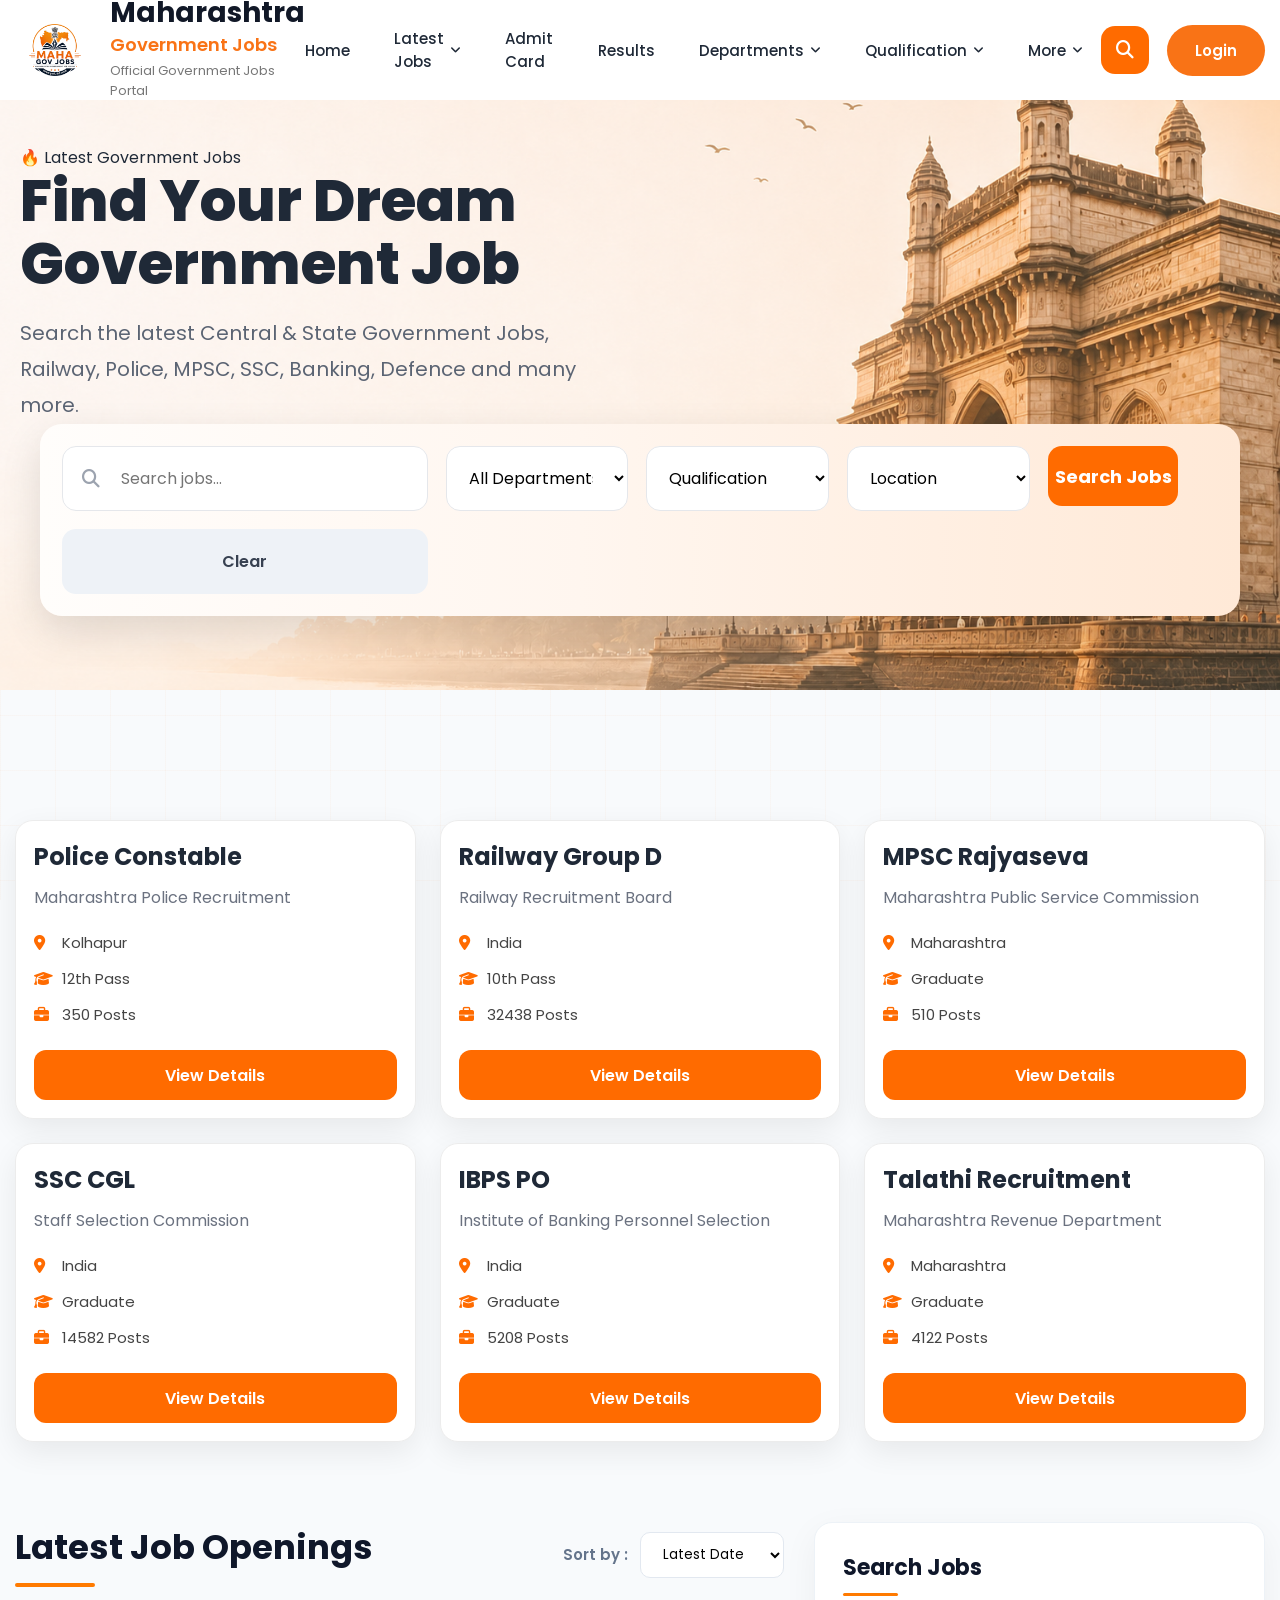
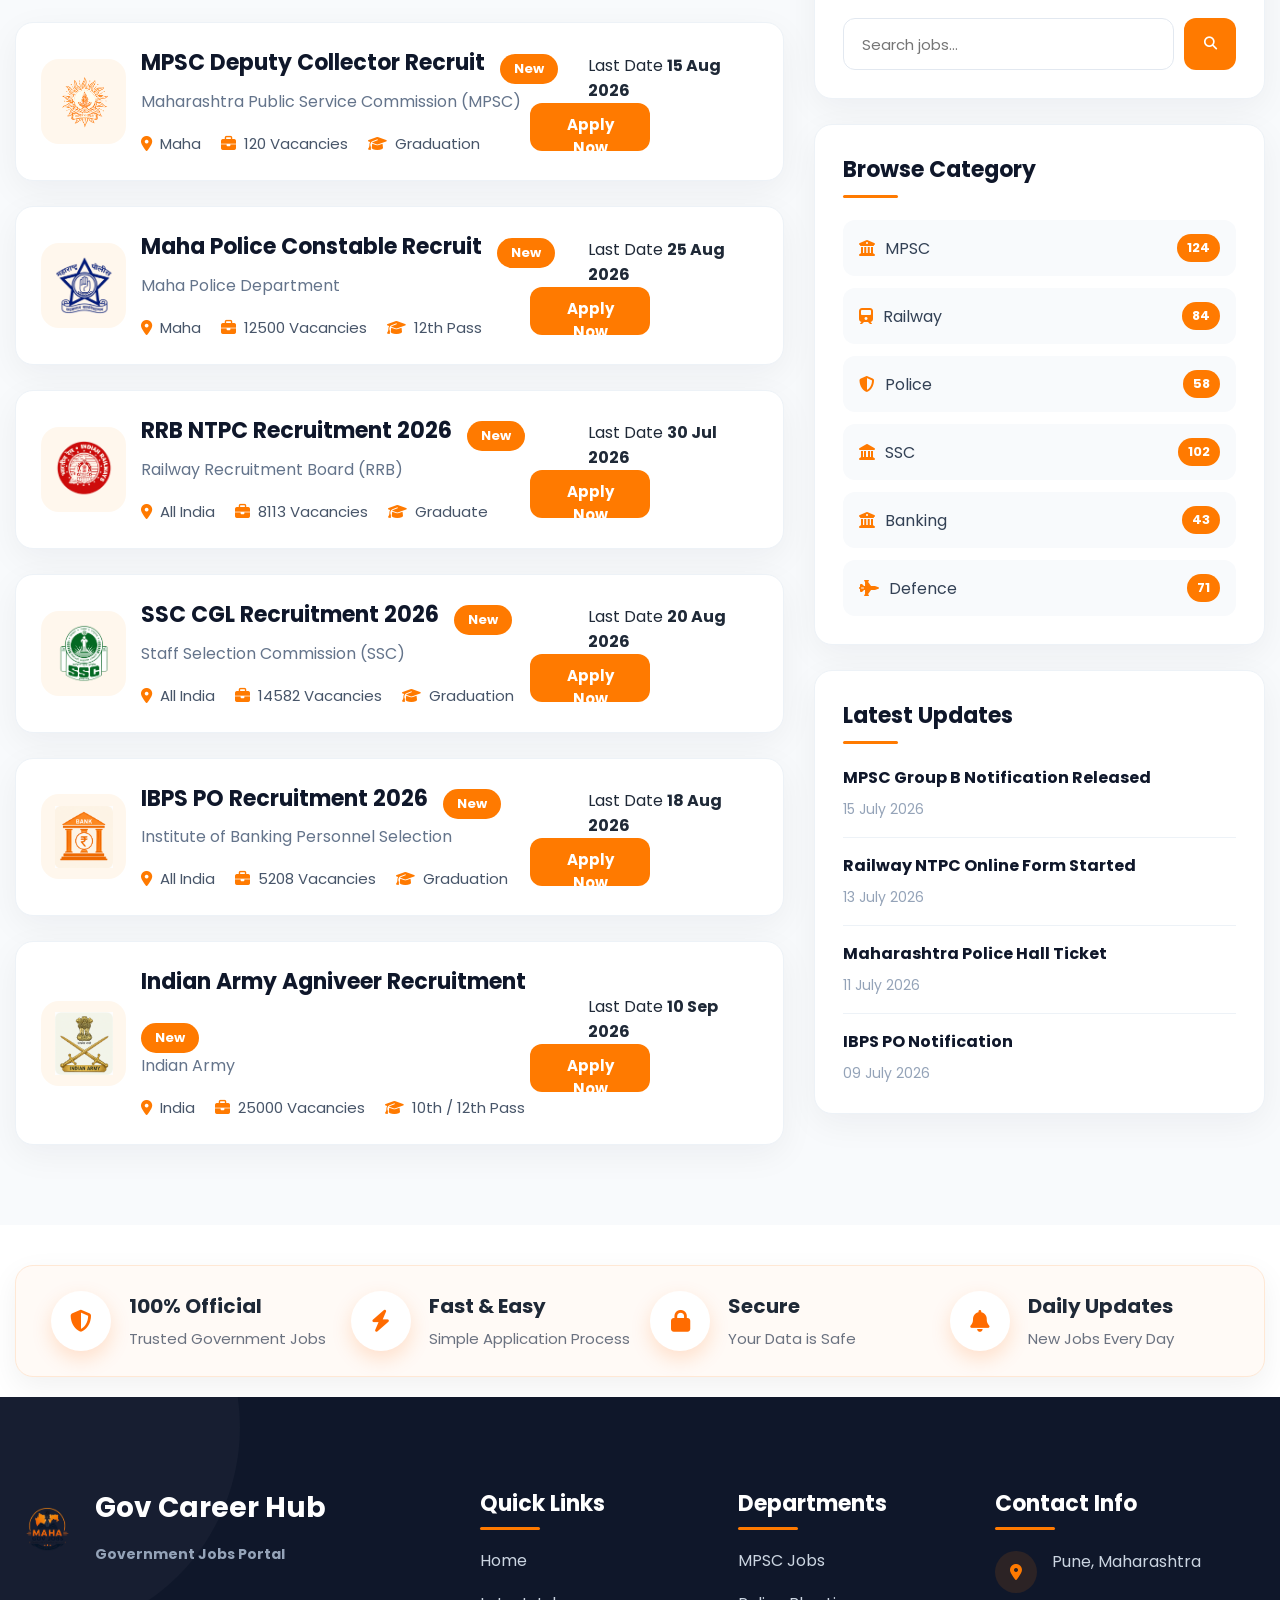
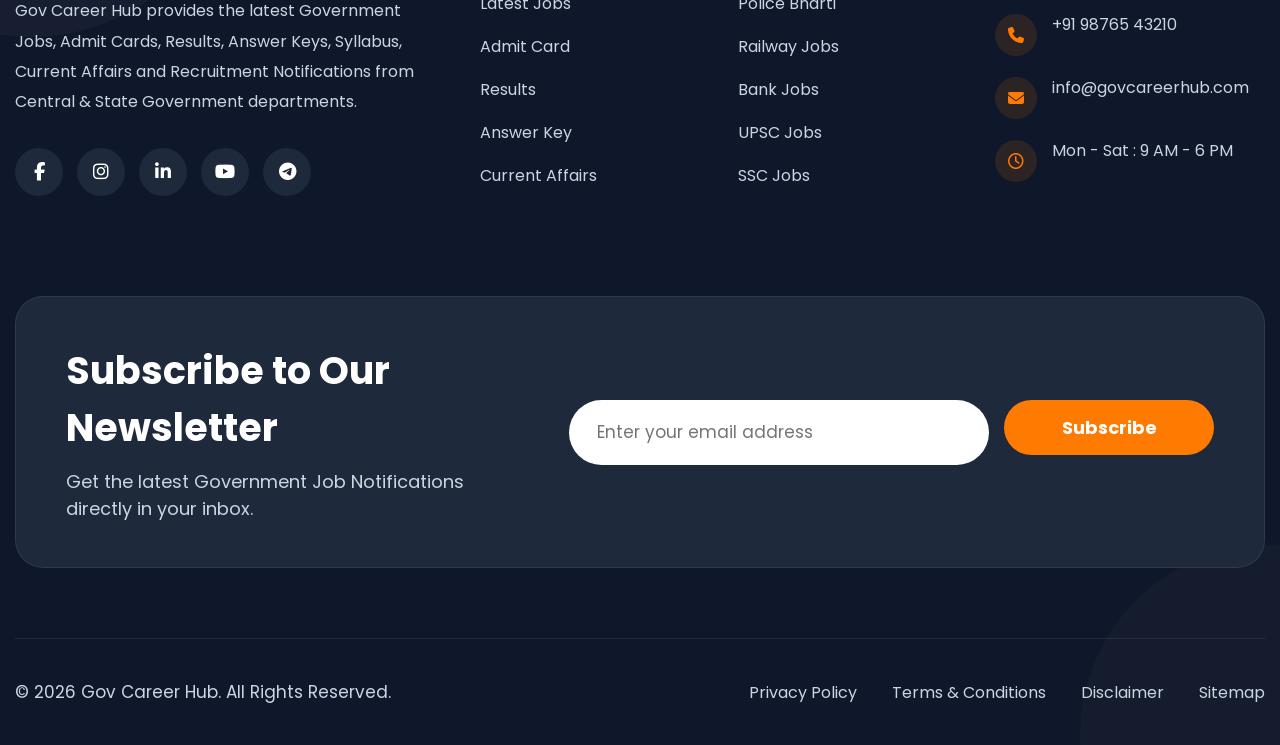
==== commit 8300ab03: "Update latest jobs section" ====
--- a/latestjob.html
+++ b/latestjob.html
@@ -801,16 +801,16 @@
 
                <ul class="nav-list">
 
-    <li><a href="index.html">Home</a></li>
+    <li><a href="#Home">Home</a></li>
 
     <!-- Latest Jobs -->
     <li class="dropdown">
 
         <a href="latestjob.html">
             Latest Jobs
-            <!-- <i class="fa-solid fa-angle-down"></i> -->
+            <i class="fa-solid fa-angle-down"></i>
         </a>
-<!-- 
+
         <ul class="dropdown-menu">
 
             <li><a href="#notification">All Latest Notification</a></li>
@@ -825,7 +825,7 @@
 
             <li><a href="#">Internship</a></li>
 
-        </ul> -->
+        </ul>
 
     </li>
 
@@ -837,7 +837,7 @@
 
     <li class="dropdown">
 
-        <a href="index.html">
+        <a href="#Department">
             Departments
             <i class="fa-solid fa-angle-down"></i>
         </a>
@@ -910,6 +910,9 @@
 
             <li><a href="#Contact">Contact Us</a></li>
 
+            <li><a href="blog.html">Blog</a></li>
+
+
         </ul>
 
     </li>
@@ -926,11 +929,11 @@
 
             <div class="header-right">
 
-                <!-- <button class="search-btn">
+                <button class="search-btn">
 
                     <i class="fa-solid fa-magnifying-glass"></i>
 
-                </button> -->
+                </button>
 
                 <a href="#" class="login-btn">
 
@@ -1720,7 +1723,7 @@
 
                             <h3>
 
-                                MPSC Deputy Collector Recruitment 
+                                MPSC Deputy Collector Recruit
 
                             </h3>
 
@@ -1744,7 +1747,7 @@
 
                                 <i class="fa-solid fa-location-dot"></i>
 
-                                Maharashtra
+                                Maha
 
                             </li>
 
@@ -1820,7 +1823,7 @@
 
                             <h3>
 
-                                Maharashtra Police Constable Recruit
+                                Maha Police Constable Recruit
 
                             </h3>
 
@@ -1834,7 +1837,7 @@
 
                         <p>
 
-                            Maharashtra Police Department
+                            Maha Police Department
 
                         </p>
 
@@ -1844,7 +1847,7 @@
 
                                 <i class="fa-solid fa-location-dot"></i>
 
-                                Maharashtra
+                                Maha
 
                             </li>
 
--- a/style.css
+++ b/style.css
@@ -450,6 +450,10 @@
     color:#fff;
 
 }
+
+
+
+
 
 
 /*==========================
@@ -7394,4 +7398,768 @@
 
     }
 
+}
+
+/*=========================================
+        BLOG SECTION
+=========================================*/
+
+.blog-section{
+    padding:90px 0;
+    background:var(--secondary);
+    overflow:hidden;
+}
+
+.blog-section .container{
+    width:100%;
+    max-width:1400px;
+    margin:auto;
+    padding:0 20px;
+}
+
+/*=========================================
+        HEADING
+=========================================*/
+
+.blog-heading{
+    text-align:center;
+    margin-bottom:60px;
+    position:relative;
+}
+
+.blog-tag{
+
+    display:inline-flex;
+    align-items:center;
+    gap:10px;
+
+    padding:10px 22px;
+
+    background:#fff4eb;
+
+    border-radius:50px;
+
+    color:#ff6b00;
+
+    font-size:15px;
+
+    font-weight:600;
+
+    margin-bottom:18px;
+
+}
+
+
+.blog-heading h2{
+
+    font-size:30px;
+
+    font-weight:600;
+
+    color:var(--black);
+
+    line-height:1.2;
+
+    margin-bottom:18px;
+
+}
+
+.blog-heading h2 span{
+
+    color:#ff6b00;
+
+}
+
+.blog-heading p{
+
+    max-width:720px;
+
+    margin:auto;
+
+    font-size:17px;
+
+    line-height:1.8;
+
+    color:var(--gray);
+
+}
+
+.blog-btn{
+
+    position:absolute;
+
+    right:0;
+
+    top:50%;
+
+    transform:translateY(-50%);
+
+    padding:18px 34px;
+
+    border:2px solid #ff6b00;
+
+    border-radius:14px;
+
+    color:#ff6b00;
+
+    text-decoration:none;
+
+    font-weight:700;
+
+    transition:.35s;
+
+}
+
+.blog-btn:hover{
+
+    background:#ff6b00;
+
+    color:#fff;
+
+}
+
+/*=========================================
+        GRID
+=========================================*/
+
+.blog-grid{
+
+    display:grid;
+
+    grid-template-columns:1.5fr 1fr;
+
+    gap:35px;
+
+    align-items:start;
+
+}
+
+/*=========================================
+        FEATURED BLOG
+=========================================*/
+
+.featured-blog{
+
+    background:#fff;
+
+    border-radius:28px;
+
+    /* overflow:hidden; */
+
+    box-shadow:0 15px 45px rgba(0,0,0,.08);
+
+    transition:.35s;
+
+}
+
+.featured-blog:hover{
+
+    transform:translateY(-8px);
+
+    box-shadow:0 25px 60px rgba(0,0,0,.12);
+
+}
+
+.featured-image{
+
+    position:relative;
+
+    height:380px;
+
+    overflow:hidden;
+    border-radius: 22px;
+
+}
+
+.featured-image img{
+
+    width:100%;
+
+    height:380px;
+
+    object-fit:cover;
+
+    transition:.5s;
+
+}
+
+.featured-blog:hover img{
+
+    transform:scale(1.08);
+
+}
+
+.featured-badge{
+
+    position:absolute;
+
+    top:25px;
+
+    left:25px;
+
+    background:#ff6b00;
+
+    color:#fff;
+
+    padding:10px 18px;
+
+    border-radius:30px;
+
+    font-size:14px;
+
+    font-weight:700;
+
+    z-index:5;
+
+}
+
+.featured-content{
+
+    padding:35px;
+
+}
+
+.blog-meta{
+
+    display:flex;
+
+    gap:25px;
+
+    margin-bottom:20px;
+
+}
+
+.blog-meta span{
+
+    display:flex;
+
+    align-items:center;
+
+    gap:8px;
+
+    color:#666;
+
+    font-size:15px;
+
+}
+
+.blog-meta i{
+
+    color:#ff6b00;
+
+}
+
+.featured-content h3{
+
+    font-size:22px;
+
+    color:var(--black);
+
+    margin-bottom:18px;
+    font-weight: 600;
+
+    line-height:1.3;
+
+}
+
+.featured-content p{
+
+    font-size:15px;
+
+    color:var(--gray);
+
+    line-height:1.8;
+    font-weight: 600;
+
+    margin-bottom:28px;
+
+}
+
+.read-btn{
+
+    display:inline-flex;
+
+    align-items:center;
+
+    gap:10px;
+
+    padding:16px 30px;
+
+    background:#ff6b00;
+
+    color:#fff;
+
+    text-decoration:none;
+
+    border-radius:12px;
+
+    font-weight:600;
+
+    transition:.35s;
+
+}
+
+.read-btn:hover{
+
+    background:#ff7b1f;
+
+    transform:translateY(-3px);
+
+}
+
+/*=========================================
+        RIGHT BLOG SECTION
+=========================================*/
+
+.blog-right{
+
+    display:flex;
+
+    flex-direction:column;
+
+    gap:25px;
+
+}
+
+/*=========================================
+        MINI BLOG CARD
+=========================================*/
+
+.mini-blog{
+
+    background:#fff;
+
+    border-radius:22px;
+
+    padding:22px;
+
+    display:grid;
+
+    grid-template-columns:110px 1fr 60px;
+
+    align-items:center;
+
+    gap:22px;
+
+    box-shadow:0 10px 35px rgba(0,0,0,.08);
+
+    transition:.35s;
+
+    border:1px solid #f5f5f5;
+
+}
+
+.mini-blog:hover{
+
+    transform:translateY(-6px);
+
+    box-shadow:0 20px 45px rgba(0,0,0,.12);
+
+}
+
+/*=========================================
+        BLOG IMAGE
+=========================================*/
+
+.mini-blog img{
+
+    width:130px;
+
+    height:130px;
+
+    border-radius:18px;
+
+    object-fit:cover;
+
+    /* background:#fff5ed; */
+
+    padding:12px;
+
+}
+
+/*=========================================
+        CATEGORY
+=========================================*/
+
+.mini-category{
+
+    display:inline-block;
+
+    color:#ff6b00;
+
+    font-size:15px;
+
+    font-weight:700;
+
+    margin-bottom:12px;
+
+}
+
+/*=========================================
+        TITLE
+=========================================*/
+
+.mini-blog h4{
+
+    font-size:17px;
+
+    line-height:1.4;
+
+    color:var(--black);
+
+    font-weight:600;
+
+    margin-bottom:12px;
+
+    transition:.3s;
+
+}
+
+
+
+/*=========================================
+        DATE
+=========================================*/
+
+.mini-date{
+
+    display:flex;
+
+    align-items:center;
+
+    gap:8px;
+
+    color:#64748b;
+
+    font-size:15px;
+
+    margin-top:8px;
+
+}
+
+.mini-date i{
+
+    color:#ff6b00;
+
+}
+
+/*=========================================
+        ARROW BUTTON
+=========================================*/
+
+.mini-blog a{
+
+    width:55px;
+
+    height:55px;
+
+    border-radius:50%;
+
+    background:#fff4eb;
+
+    color:#ff6b00;
+
+    display:flex;
+
+    justify-content:center;
+
+    align-items:center;
+
+    text-decoration:none;
+
+    font-size:18px;
+
+    transition:.35s;
+
+}
+
+.mini-blog:hover a{
+
+    background:#ff6b00;
+
+    color:#fff;
+
+    transform:rotate(-45deg);
+
+}
+
+/*=========================================
+        IMAGE ANIMATION
+=========================================*/
+
+.mini-blog img{
+
+    transition:.4s;
+
+}
+
+.mini-blog:hover img{
+
+    transform:scale(1.08);
+
+}
+
+/*=========================================
+        CATEGORY SECTION
+=========================================*/
+
+.blog-category-section{
+
+    margin-top:70px;
+
+}
+
+.category-header{
+
+    display:flex;
+
+    justify-content:space-between;
+
+    align-items:center;
+
+    margin-bottom:35px;
+
+}
+
+.category-header h3{
+
+    font-size:30px;
+
+    color:var(--black);
+
+    font-weight:600;
+
+}
+
+.category-header a{
+
+    text-decoration:none;
+
+    color:#ff6b00;
+
+    font-weight:700;
+
+    display:flex;
+
+    align-items:center;
+
+    gap:10px;
+
+    transition:.3s;
+
+}
+
+.category-header a:hover{
+
+    gap:16px;
+
+}
+
+/*=========================================
+        CATEGORY GRID
+=========================================*/
+
+.category-grid{
+
+    display:grid;
+
+    grid-template-columns:repeat(5,1fr);
+
+    gap:25px;
+
+}
+
+.category-card{
+
+    background:#fff;
+
+    border-radius:22px;
+
+    padding:35px 20px;
+
+    text-align:center;
+
+    text-decoration:none;
+
+    box-shadow:0 10px 35px rgba(0,0,0,.08);
+
+    border:1px solid #f2f2f2;
+
+    transition:.35s;
+    height: 200px;
+
+}
+
+.category-card:hover{
+
+    transform:translateY(-10px);
+
+    box-shadow:0 20px 45px rgba(0,0,0,.12);
+
+    border-color:#ff6b00;
+
+}
+
+.category-icon{
+
+    width:48px;
+
+    height:48px;
+
+    margin:auto;
+
+    border-radius:50%;
+
+    background:#fff4eb;
+
+    display:flex;
+
+    justify-content:center;
+
+    align-items:center;
+
+    font-size:32px;
+
+    color:#ff6b00;
+
+    margin-bottom:22px;
+
+    transition:.35s;
+
+}
+
+.category-card:hover .category-icon{
+
+    background:#ff6b00;
+
+    color:#fff;
+
+    transform:rotate(10deg) scale(1.1);
+
+}
+
+.category-card h4{
+
+    font-size:22px;
+
+    color:#1f2937;
+
+    margin-bottom:10px;
+
+}
+
+.category-card span{
+
+    color:#64748b;
+
+    font-size:16px;
+
+}
+
+/*=========================================
+        RESPONSIVE
+=========================================*/
+
+@media(max-width:992px){
+
+.blog-btn{
+
+    position:static;
+
+    transform:none;
+
+    margin-top:25px;
+
+    display:inline-flex;
+
+}
+
+.blog-grid{
+
+    grid-template-columns:1fr;
+
+}
+
+.category-grid{
+
+    grid-template-columns:repeat(2,1fr);
+
+}
+
+.newsletter-box{
+
+    flex-direction:column;
+
+    text-align:center;
+
+}
+
+.newsletter-left{
+
+    flex-direction:column;
+
+}
+
+.newsletter-right{
+
+    width:100%;
+
+}
+
+}
+
+@media(max-width:768px){
+
+.blog-heading h2{
+
+    font-size:38px;
+
+}
+
+.featured-content h3{
+
+    font-size:28px;
+
+}
+
+.mini-blog{
+
+    grid-template-columns:1fr;
+
+    text-align:center;
+
+}
+
+.mini-blog img{
+
+    margin:auto;
+
+}
+
+.category-grid{
+
+    grid-template-columns:1fr;
+
+}
+
+.newsletter-right{
+
+    flex-direction:column;
+
+}
+
+.newsletter-right button{
+
+    justify-content:center;
+
+    height:60px;
+
+}
+
+.newsletter-left h3{
+
+    font-size:28px;
+
+}
+
 }
--- a/responsive.css
+++ b/responsive.css
@@ -43,6 +43,74 @@
 
 }
 
+
+
+
+/*============= 1280 × 800 (Nest Hub Max) =============*/
+@media screen and (min-width:1201px) and (max-width:1280px) and (max-height:800px){
+
+    .container{
+        width:95%;
+    }
+
+    .header-container{
+        height:90px;
+    }
+
+    .logo{
+        gap:12px;
+    }
+
+    .logo img{
+        width:60px;
+    }
+
+    .logo-text h2{
+        font-size:24px;
+    }
+
+    .logo-text span{
+        font-size:16px;
+    }
+
+    .logo-text p{
+        font-size:12px;
+    }
+
+    .navbar{
+        margin-left:20px;
+    }
+
+    .nav-list{
+        gap:4px;
+    }
+
+    .nav-list li a{
+        padding:10px 10px;
+        font-size:14px;
+    }
+
+    .header-right{
+        gap:12px;
+    }
+
+    .search-btn{
+        width:42px;
+        height:42px;
+        font-size:15px;
+    }
+
+    .login-btn{
+        padding:11px 22px;
+        font-size:14px;
+    }
+
+    .dropdown-menu{
+        width:240px;
+    }
+}
+
+
 /*============= 992px =============*/
 
 @media(max-width:992px){
@@ -302,15 +370,178 @@
 
     .menu-toggle{
 
-        width:42px;
-
-        height:42px;
+        width:52px;
+
+        height:52px;
 
         font-size:20px;
-
-    }
-
-}
+    
+
+    }
+
+}
+
+/*======================================
+  GOOGLE NEST HUB (1024 × 600)
+=======================================*/
+@media screen and (width:1024px) and (height:600px){
+
+    .header-container{
+        height:80px;
+        padding:0 20px;
+    }
+
+    /* Logo */
+    .logo{
+        gap:10px;
+    }
+
+    .logo img{
+        width:60px;
+    }
+
+    .logo-text h2{
+        font-size:22px;
+    }
+
+    .logo-text span{
+        font-size:14px;
+    }
+
+    .logo-text p{
+        display:none;
+    }
+
+    /* Navigation */
+    .navbar{
+        display:flex;
+        align-items:center;
+    }
+
+    .nav-list{
+        gap:2px;
+    }
+
+    .nav-list li a{
+        padding:10px 12px;
+        font-size:11px;
+    }
+
+    .nav-list li a i{
+        font-size:10px;
+    }
+
+    /* Dropdown */
+    .dropdown-menu{
+        width:220px;
+    }
+
+    .dropdown-menu li a{
+        padding:12px 18px;
+        font-size:13px;
+    }
+
+    /* Right Side */
+    .header-right{
+        gap:10px;
+    }
+
+    .search-btn{
+        width:30px;
+        height:30px;
+        font-size:15px;
+        display: none;
+    }
+
+    .login-btn{
+        padding:11px 20px;
+        font-size:13px;
+    }
+}
+
+
+
+/* 
+@media (min-width:1024px){
+
+.menu-toggle{
+    display:flex;
+    width: 53px;
+    height: 53px;
+    margin-top: 35px;
+    margin-left: 500px;
+}
+
+.close-menu{
+    display:flex;
+      width: 53px;
+    height: 53px;
+}
+
+.navbar{
+    position:fixed;
+    top:0;
+    right:-100%;
+    width:320px;
+    height:100vh;
+    background:#fff;
+    transition:.4s;
+    padding:30px;
+    flex-direction:column;
+    align-items:flex-start;
+    overflow-y:auto;
+    z-index:9999;
+}
+
+.navbar.active{
+    right:0;
+}
+
+.nav-list{
+    flex-direction:column;
+    width:100%;
+    gap:0;
+}
+
+.nav-list li{
+    width:100%;
+}
+
+.nav-list li a{
+    width:100%;
+    padding:16px 0;
+    border-bottom:1px solid #eee;
+}
+
+.header-right .login-btn{
+    display:none;
+}
+
+.search-btn{
+    display:none;
+}
+
+.logo img{
+    width:60px;
+}
+
+.logo-text h2{
+    font-size:22px;
+}
+
+.logo-text span{
+    font-size:15px;
+}
+
+.logo-text p{
+    display:none;
+}
+
+.header-container{
+    height:80px;
+}
+
+} */
 
 /*=========================================
  HERO RESPONSIVE
@@ -665,6 +896,253 @@
         font-size:14px;
     }
 
+}
+
+
+/*=========================================
+iPad Pro 1024 × 1366
+Desktop Layout
+=========================================*/
+
+@media only screen and (min-width:1024px) and (max-width:1199px){
+
+.hero{
+    padding:70px 0 80px;
+}
+
+.hero::before{
+    width:48%;
+    right:0;
+    left:auto;
+    /* background-position:right center; */
+    /* background-repeat:no-repeat; */
+    background-size:cover;
+    /* opacity:.18; */
+}
+
+.hero-container{
+    display:flex;
+    flex-direction:row;
+    justify-content:space-between;
+    align-items:center;
+    gap:35px;
+}
+
+/* LEFT */
+
+.hero-left{
+    width:46%;
+}
+
+.hero-left h1{
+    font-size:42px;
+    line-height:1.15;
+}
+
+.hero-left p{
+    font-size:17px;
+    line-height:30px;
+    margin-bottom:35px;
+}
+
+.hero-features{
+    display:flex;
+    flex-wrap:wrap;
+    gap:15px;
+}
+
+.feature-box{
+    width:calc(50% - 8px);
+    padding:16px;
+}
+
+/* RIGHT */
+
+.hero-right{
+    width:54%;
+}
+
+.search-card{
+    max-width:100%;
+}
+
+/* SEARCH FORM */
+
+.search-form{
+    display:flex;
+    flex-wrap:wrap;
+    gap:15px;
+}
+
+.search-input{
+    width:100%;
+}
+
+.location-select{
+    flex:1;
+    width:auto;
+}
+
+.hero-search-btn{
+    width:180px;
+}
+
+/* POPULAR */
+
+.popular-tags{
+    gap:10px;
+}
+
+.popular-tags a{
+    padding:8px 14px;
+    font-size:13px;
+}
+}
+/*==================================================
+  1280 × 800 (Nest Hub Max)
+==================================================*/
+@media screen and (min-width:1201px) and (max-width:1280px) and (max-height:800px){
+
+    .hero{
+        padding:40px 0;
+    }
+
+    .hero-container{
+        gap:35px;
+        align-items:center;
+    }
+
+    .hero-left{
+        flex:1;
+    }
+
+    .hero-right{
+        flex:1;
+    }
+
+    .hero-left h1{
+        font-size:52px;
+        line-height:1.15;
+    }
+
+    .hero-left p{
+        font-size:17px;
+        line-height:30px;
+        margin-top:18px;
+    }
+
+    .hero-features{
+        gap:15px;
+        margin-top:35px;
+    }
+
+    .feature-box{
+        width:165px;
+        padding:18px;
+    }
+
+    .search-card{
+        max-width:500px;
+        margin-left:auto;
+    }
+
+    .search-form{
+        gap:12px;
+    }
+
+    .search-input,
+    .location-select{
+        height:54px;
+    }
+
+    .hero-search-btn{
+        height:54px;
+        padding:0 26px;
+    }
+}
+
+/*==================================================
+  1024 × 600
+==================================================*/
+@media screen and (min-width:993px) and (max-width:1024px) and (max-height:600px){
+
+    .hero{
+        padding:25px 0;
+    }
+
+    .hero-container{
+        gap:25px;
+        align-items:center;
+    }
+
+    .hero-left{
+        flex:1;
+    }
+
+    .hero-right{
+        flex:1;
+    }
+
+    .hero-left h1{
+        font-size:42px;
+        line-height:1.15;
+    }
+
+    .hero-left p{
+        font-size:15px;
+        line-height:26px;
+        margin:15px 0 25px;
+    }
+
+    .hero-features{
+        gap:12px;
+    }
+
+    .feature-box{
+        width:145px;
+        padding:14px;
+    }
+
+    .feature-box h4{
+        font-size:18px;
+    }
+
+    .feature-box p{
+        font-size:13px;
+    }
+
+    .search-card{
+        max-width:430px;
+    }
+
+    .search-card h3{
+        font-size:20px;
+    }
+
+    .search-form{
+        gap:10px;
+    }
+
+    .search-input,
+    .location-select{
+        height:48px;
+        font-size:14px;
+    }
+
+    .hero-search-btn{
+        height:48px;
+        padding:0 20px;
+        font-size:14px;
+    }
+
+    .popular-search{
+        margin-top:18px;
+    }
+
+    .popular-search a{
+        padding:8px 14px;
+        font-size:13px;
+    }
 }
 
 /*======================================
@@ -875,6 +1353,151 @@
 
 }
 
+
+/*==================================================
+  1280 × 800 (Nest Hub Max)
+==================================================*/
+@media screen and (min-width:1201px) and (max-width:1280px) and (max-height:800px){
+
+    .featured-job-section{
+        padding:65px 0;
+    }
+
+    .featured-job-grid{
+        grid-template-columns:1.5fr 1fr;
+        gap:20px;
+    }
+
+    .featured-job-large-card{
+        min-height:470px;
+    }
+
+    .featured-job-content{
+        left:25px;
+        right:25px;
+        bottom:25px;
+    }
+
+    .featured-job-content h3{
+        font-size:26px;
+    }
+
+    .featured-job-content p{
+        font-size:15px;
+    }
+
+    .featured-job-logo{
+        width:75px;
+        height:75px;
+    }
+
+    .featured-job-logo img{
+        width:55px;
+        height:55px;
+    }
+
+    .featured-job-small-card{
+        height:190px;
+    }
+
+    .featured-job-small-content{
+        padding:18px;
+    }
+
+    .featured-job-small-content h4{
+        font-size:18px;
+    }
+   
+
+}
+
+
+/*==================================================
+  1024 × 600
+==================================================*/
+@media screen and (min-width:993px) and (max-width:1024px) and (max-height:600px){
+
+    .featured-job-section{
+        padding:45px 0;
+    }
+
+    .featured-job-header{
+        margin-bottom:30px;
+    }
+
+    .featured-job-grid{
+        grid-template-columns:1.45fr .95fr;
+        gap:18px;
+    }
+
+    .featured-job-large-card{
+        min-height:390px;
+    }
+
+    .featured-job-content{
+        left:20px;
+        right:20px;
+        bottom:20px;
+    }
+
+    .featured-job-tag{
+        font-size:12px;
+        padding:6px 12px;
+    }
+
+    .featured-job-content h3{
+        font-size:22px;
+        line-height:1.3;
+    }
+
+    .featured-job-content p{
+        font-size:14px;
+        line-height:1.5;
+    }
+
+    .featured-job-details{
+        gap:10px;
+    }
+
+    .featured-job-details span{
+        font-size:13px;
+    }
+
+    .featured-job-btn{
+        height:44px;
+        font-size:14px;
+    }
+
+    .featured-job-logo{
+        width:65px;
+        height:65px;
+    }
+
+    .featured-job-logo img{
+        width:48px;
+        height:48px;
+    }
+
+    .featured-job-small-card{
+        height:178px;
+    }
+
+    .featured-job-small-content{
+        padding:14px;
+    }
+
+    .featured-job-small-content h4{
+        font-size:16px;
+    }
+
+    .featured-job-small-btn{
+        height:36px;
+        font-size:13px;
+    }
+    
+
+}
+
 /*=========================================
 BROWSE DEPARTMENT RESPONSIVE
 =========================================*/
@@ -1293,6 +1916,197 @@
     }
 
 }
+
+
+/*==================================================
+  1280 × 800 (Nest Hub Max)
+==================================================*/
+@media screen and (min-width:1201px) and (max-width:1280px) and (max-height:800px){
+
+    .browse-department-section{
+        padding:70px 0;
+    }
+
+    .browse-department-heading{
+        margin-bottom:55px;
+    }
+
+    .browse-department-heading h2{
+        font-size:38px;
+    }
+
+    .browse-department-timeline{
+        gap:55px;
+        margin:75px 0;
+    }
+
+    .browse-department-icon{
+        width:90px;
+        height:90px;
+        font-size:34px;
+    }
+
+    .active-big{
+        width:120px;
+        height:120px;
+        font-size:48px;
+    }
+
+    .browse-department-content{
+        grid-template-columns:180px 1fr;
+        gap:30px;
+        padding:35px;
+        
+    }
+
+    .browse-department-circle{
+        width:150px;
+        height:150px;
+        font-size:64px;
+    }
+
+    .browse-department-center h3{
+        font-size:30px;
+    }
+
+    .browse-department-center p{
+        font-size:16px;
+    }
+
+    .browse-department-stats{
+        gap:25px;
+    }
+
+    .browse-department-button a{
+        padding:16px 30px;
+    }
+
+}
+
+/*==================================================
+  1024 × 600
+==================================================*/
+@media screen and (min-width:993px) and (max-width:1024px) and (max-height:600px){
+
+    .browse-department-section{
+        padding:45px 0;
+    }
+
+    .browse-department-heading{
+        margin-bottom:35px;
+    }
+
+    .browse-department-heading h2{
+        font-size:30px;
+    }
+
+    .browse-department-heading p{
+        font-size:15px;
+    }
+
+    .browse-department-timeline{
+        gap:30px;
+        margin:35px 0;
+        /* overflow-x:auto; */
+        /* justify-content:flex-start; */
+        padding-bottom:5px;
+        margin-top: 20px;
+        scrollbar-width:none;
+        padding: 20px 0;
+        
+    }
+
+    .browse-department-timeline::-webkit-scrollbar{
+        display:none;
+    }
+
+    .browse-department-icon{
+        width:70px;
+        height:70px;
+        font-size:28px;
+    }
+
+    .active-big{
+        width:95px;
+        height:95px;
+        font-size:38px;
+    }
+
+    .browse-department-item span{
+        font-size:14px;
+    }
+
+    .browse-department-content{
+        grid-template-columns:150px 1fr;
+        gap:20px;
+        padding:25px;
+    }
+
+    .browse-department-circle{
+        width:120px;
+        height:120px;
+        font-size:50px;
+    }
+
+    .browse-department-center h3{
+        font-size:24px;
+    }
+
+    .browse-department-center p{
+        font-size:14px;
+        line-height:1.6;
+    }
+
+    .browse-department-tags{
+        gap:8px;
+    }
+
+    .browse-department-tags span{
+        font-size:12px;
+        padding:6px 12px;
+    }
+
+    .browse-department-stats{
+        gap:18px;
+    }
+
+    .browse-department-stat strong{
+        font-size:22px;
+    }
+
+    .browse-department-stat span{
+        font-size:13px;
+    }
+
+    .browse-department-button a{
+        padding:14px 24px;
+        font-size:14px;
+    }
+
+}
+
+@media (max-width:1024px) and (max-height:600px){
+
+.browse-department-section{
+    padding:80px 0 70px;
+    min-height:900px;
+}
+
+.browse-department-wrapper{
+    min-height:820px;
+    height:auto;
+}
+
+.browse-department-timeline{
+    margin-top:30px;
+    margin-bottom:80px;
+}
+
+.browse-department-content{
+    margin-top:40px;
+}
+
+}
 /*=========================================
 QUALIFICATION RESPONSIVE
 =========================================*/
@@ -1349,6 +2163,114 @@
 
 }
 
+/*=========================================
+  1280 × 800 (Nest Hub Max)
+=========================================*/
+@media screen and (min-width:1201px) and (max-width:1280px)
+and (min-height:700px) and (max-height:820px){
+
+    .qualification-section{
+        padding:70px 0;
+    }
+
+    .qualification-wrapper{
+        gap:50px;
+        align-items:center;
+    }
+
+    .qualification-left{
+        width:640px;
+        height:640px;
+        margin-left: 320px;
+    }
+
+    .qualification-orbit{
+        width:540px;
+        height:540px;
+    }
+
+    .qualification-center-circle{
+        width:210px;
+        height:210px;
+    }
+
+    .qualification-center-circle i{
+        font-size:56px;
+    }
+
+    .qualification-center-circle h3{
+        font-size:30px;
+    }
+
+    .qualification-center-circle span{
+        font-size:18px;
+    }
+
+    .qualification-card{
+        width:115px;
+        height:130px;
+    }
+
+    .qualification-card i{
+        font-size:30px;
+    }
+
+    .qualification-card h4{
+        font-size:18px;
+    }
+
+    .qualification-card1{
+top:40px;
+left:40%;
+/* transform:translateX(-50%); */
+}
+
+.qualification-card2{
+top:120px;
+right:110px;
+}
+
+.qualification-card3{
+top:250px;
+right:20px;
+}
+
+.qualification-card4{
+bottom:110px;
+right:100px;
+}
+
+.qualification-card5{
+bottom:40px;
+left:40%;
+/* transform:translateX(-40%); */
+}
+
+.qualification-card6{
+bottom:110px;
+left:100px;
+}
+
+.qualification-card7{
+top:250px;
+left:20px;
+}
+
+.qualification-card8{
+top:120px;
+left:110px;
+}
+
+.qualification-card9{
+top:430px;
+left:50%;
+transform:translateX(-50%);
+margin-left:-260px;
+}
+  .qualification-right{
+    width: 100%;
+  }
+}
 /*============= 992px =============*/
 
 @media (max-width:992px){
@@ -1435,6 +2357,240 @@
 
 }
 
+@media screen and (min-width:800px) and (max-width:8053px){
+
+    .qualification-section{
+        padding:50px 0;
+    }
+
+    .qualification-wrapper{
+        gap:35px;
+        align-items:center;
+    }
+
+    .qualification-left{
+        width:600px;
+        height:600px;
+    }
+
+    .qualification-orbit{
+        width:400px;
+        height:400px;
+    }
+
+    .qualification-center-circle{
+        width:180px;
+        height:180px;
+    }
+
+    .qualification-center-circle i{
+        font-size:42px;
+    }
+
+    .qualification-center-circle h3{
+        font-size:24px;
+    }
+
+    .qualification-center-circle span{
+        font-size:15px;
+    }
+
+    .qualification-card{
+        width:95px;
+        height:108px;
+    }
+
+    .qualification-card i{
+        font-size:24px;
+    }
+
+    .qualification-card h4{
+        font-size:15px;
+    }
+
+    .qualification-right{
+        max-width:520px;
+    }
+
+    .qualification-title{
+        font-size:32px;
+    }
+
+    .qualification-description{
+        font-size:15px;
+        line-height:1.7;
+    }
+
+    .qualification-card1{
+top:40px;
+left:40%;
+/* transform:translateX(-50%); */
+}
+
+.qualification-card2{
+top:120px;
+right:110px;
+}
+
+.qualification-card3{
+top:250px;
+right:20px;
+}
+
+.qualification-card4{
+bottom:110px;
+right:100px;
+}
+
+.qualification-card5{
+bottom:40px;
+left:40%;
+/* transform:translateX(-40%); */
+}
+
+.qualification-card6{
+bottom:110px;
+left:100px;
+}
+
+.qualification-card7{
+top:250px;
+left:20px;
+}
+
+.qualification-card8{
+top:120px;
+left:110px;
+}
+
+.qualification-card9{
+top:430px;
+left:50%;
+transform:translateX(-50%);
+margin-left:-260px;
+}
+
+}
+
+
+/*=========================================
+  1024 × 600 (Nest Hub)
+=========================================*/
+@media screen and (min-width:1000px) and (max-width:1024px)
+and (max-height:600px){
+
+    .qualification-section{
+        padding:50px 0;
+    }
+
+    .qualification-wrapper{
+        gap:35px;
+        align-items:center;
+    }
+
+    .qualification-left{
+        width:600px;
+        height:600px;
+    }
+
+    .qualification-orbit{
+        width:400px;
+        height:400px;
+    }
+
+    .qualification-center-circle{
+        width:180px;
+        height:180px;
+    }
+
+    .qualification-center-circle i{
+        font-size:42px;
+    }
+
+    .qualification-center-circle h3{
+        font-size:24px;
+    }
+
+    .qualification-center-circle span{
+        font-size:15px;
+    }
+
+    .qualification-card{
+        width:95px;
+        height:108px;
+    }
+
+    .qualification-card i{
+        font-size:24px;
+    }
+
+    .qualification-card h4{
+        font-size:15px;
+    }
+
+    .qualification-right{
+        max-width:520px;
+    }
+
+    .qualification-title{
+        font-size:32px;
+    }
+
+    .qualification-description{
+        font-size:15px;
+        line-height:1.7;
+    }
+
+    .qualification-card1{
+top:40px;
+left:40%;
+/* transform:translateX(-50%); */
+}
+
+.qualification-card2{
+top:120px;
+right:110px;
+}
+
+.qualification-card3{
+top:250px;
+right:20px;
+}
+
+.qualification-card4{
+bottom:110px;
+right:100px;
+}
+
+.qualification-card5{
+bottom:40px;
+left:40%;
+/* transform:translateX(-40%); */
+}
+
+.qualification-card6{
+bottom:110px;
+left:100px;
+}
+
+.qualification-card7{
+top:250px;
+left:20px;
+}
+
+.qualification-card8{
+top:120px;
+left:110px;
+}
+
+.qualification-card9{
+top:430px;
+left:50%;
+transform:translateX(-50%);
+margin-left:-260px;
+}
+
+}
 /*============= 768px =============*/
 
 @media (max-width:768px){
@@ -1590,6 +2746,8 @@
     }
 
 }
+
+
 
 /*=========================================
 LATEST NOTIFICATIONS RESPONSIVE
@@ -3728,4 +4886,66 @@
         max-width:220px;
     }
 
-}+}
+
+
+
+
+
+
+
+
+
+
+
+
+
+
+
+
+
+
+
+
+
+
+
+
+
+
+
+
+
+
+
+
+
+
+
+
+
+
+
+
+
+
+
+
+
+
+
+
+
+
+
+
+
+
+
+
+
+
+
+
+
+
--- a/latestjob.css
+++ b/latestjob.css
@@ -15,6 +15,506 @@
     background:#f8fafc;
     color:#1f2937;
 }
+
+.header{
+
+    position:sticky;
+
+    top:0;
+
+    left:0;
+
+    width:100%;
+
+    background:#fff;
+
+    z-index:999;
+
+    transition:.4s;
+    
+
+}
+
+.header-container{
+
+    height:100px;
+
+    display:flex;
+
+    justify-content:space-between;
+
+    align-items:center;
+
+}
+
+
+/*==========================
+ LOGO
+==========================*/
+
+.logo{
+
+    display:flex;
+
+    align-items:center;
+
+    gap:15px;
+
+}
+
+.logo img{
+
+    width:80px;
+
+}
+
+.logo-text{
+
+    display:flex;
+
+    flex-direction:column;
+
+}
+
+.logo-text h2{
+
+    font-size:28px;
+
+    color:#111827;
+
+    font-weight:700;
+
+    line-height:1;
+
+}
+
+.logo-text span{
+
+    color:var(--primary);
+
+    font-size:18px;
+
+    font-weight:600;
+
+    margin-top:4px;
+
+}
+
+.logo-text p{
+
+    margin-top:3px;
+
+    font-size:13px;
+
+    color:#777;
+
+}
+/*====================================
+ NAVIGATION
+====================================*/
+
+.navbar{
+    display:flex;
+    align-items:center;
+}
+
+.nav-list{
+    display:flex;
+    align-items:center;
+    gap:8px;
+}
+
+.nav-list li{
+    position:relative;
+}
+
+.nav-list li a{
+    display:flex;
+    align-items:center;
+    gap:6px;
+    padding:14px 18px;
+    color:var(--black);
+    font-size:15px;
+    font-weight:500;
+    border-radius:8px;
+    transition:var(--transition);
+    position:relative;
+}
+
+/* Hover */
+
+.nav-list li a:hover{
+    color:var(--primary);
+    background:#FFF7ED;
+}
+
+/* Active */
+
+.nav-list li a.active{
+    background:var(--primary);
+    color:#fff;
+}
+
+/* Underline */
+
+.nav-list li a::after{
+
+    content:'';
+
+    position:absolute;
+
+    left:15px;
+
+    bottom:8px;
+
+    width:0;
+
+    height:2px;
+
+    background:var(--primary);
+
+    transition:.35s;
+
+}
+
+.nav-list li a:hover::after{
+
+    width:calc(100% - 30px);
+
+}
+
+.nav-list li a.active::after{
+
+    display:none;
+
+}
+
+
+/*====================================
+ HEADER RIGHT
+====================================*/
+
+.header-right{
+
+    display:flex;
+
+    align-items:center;
+
+    gap:18px;
+
+}
+
+
+/*====================================
+ SEARCH BUTTON
+====================================*/
+
+.search-btn{
+
+    width:48px;
+
+    height:48px;
+
+    border:1px solid #E5E7EB;
+
+    border-radius:50%;
+
+    display:flex;
+
+    justify-content:center;
+
+    align-items:center;
+
+    font-size:17px;
+
+    transition:.35s;
+
+}
+
+.search-btn:hover{
+
+    background:var(--primary);
+
+    color:#fff;
+
+    border-color:var(--primary);
+
+}
+
+
+/*====================================
+ LOGIN BUTTON
+====================================*/
+
+.login-btn{
+
+    padding:14px 28px;
+
+    background:var(--primary);
+
+    color:#fff;
+
+    border-radius:50px;
+
+    font-size:15px;
+
+    font-weight:600;
+
+    transition:.35s;
+
+}
+
+.login-btn:hover{
+
+    background:var(--primary-dark);
+
+    transform:translateY(-2px);
+
+    box-shadow:0 12px 30px rgba(249,115,22,.25);
+
+}
+
+
+/*====================================
+ HEADER SCROLL
+====================================*/
+
+.header.scrolled{
+
+    box-shadow:0 10px 30px rgba(0,0,0,.08);
+
+}
+
+
+/*====================================
+ DROPDOWN ICON
+====================================*/
+
+.nav-list li a i{
+
+    font-size:12px;
+
+    transition:.3s;
+
+}
+
+.nav-list li:hover>a i{
+
+    transform:rotate(180deg);
+
+}
+
+
+/*====================================
+ LOGO HOVER
+====================================*/
+
+.logo{
+
+    transition:.35s;
+
+}
+
+.logo:hover{
+
+    transform:scale(1.02);
+
+}
+
+
+/*====================================
+ UTILITIES
+====================================*/
+
+.section{
+
+    padding:90px 0;
+
+}
+
+.text-center{
+
+    text-align:center;
+
+}
+
+.shadow{
+
+    box-shadow:var(--shadow);
+
+}
+
+.radius{
+
+    border-radius:12px;
+
+}
+/*==============================
+ DROPDOWN MENU
+===============================*/
+
+.dropdown{
+    position:relative;
+}
+
+.dropdown-menu{
+
+    position:absolute;
+
+    top:120%;
+
+    left:0;
+
+    width:260px;
+
+    background:#fff;
+
+    border-radius:12px;
+
+    box-shadow:0 15px 35px rgba(0,0,0,.08);
+
+    opacity:0;
+
+    visibility:hidden;
+
+    transition:.35s;
+
+    overflow:hidden;
+
+    z-index:999;
+
+}
+
+.dropdown:hover .dropdown-menu{
+
+    opacity:1;
+
+    visibility:visible;
+
+    top:100%;
+
+}
+
+.dropdown-menu li{
+
+    width:100%;
+
+}
+
+.dropdown-menu li a{
+
+    display:block;
+
+    padding:14px 22px;
+
+    color:#333;
+
+    font-size:15px;
+
+    transition:.3s;
+
+    border-bottom:1px solid #f3f3f3;
+
+}
+
+.dropdown-menu li:last-child a{
+
+    border-bottom:none;
+
+}
+
+.dropdown-menu li a:hover{
+
+    background:#FFF7ED;
+
+    color:var(--primary);
+
+    padding-left:30px;
+
+}
+
+
+/*======================================
+  GOOGLE NEST HUB (1024 × 600)
+=======================================*/
+@media screen and (width:1024px) and (height:600px){
+
+    .header-container{
+        height:80px;
+        padding:0 20px;
+    }
+
+    /* Logo */
+    .logo{
+        gap:10px;
+    }
+
+    .logo img{
+        width:60px;
+    }
+
+    .logo-text h2{
+        font-size:22px;
+    }
+
+    .logo-text span{
+        font-size:14px;
+    }
+
+    .logo-text p{
+        display:none;
+    }
+
+    /* Navigation */
+    .navbar{
+        display:flex;
+        align-items:center;
+    }
+
+    .nav-list{
+        gap:2px;
+    }
+
+    .nav-list li a{
+        padding:10px 12px;
+        font-size:11px;
+    }
+
+    .nav-list li a i{
+        font-size:10px;
+    }
+
+    /* Dropdown */
+    .dropdown-menu{
+        width:220px;
+    }
+
+    .dropdown-menu li a{
+        padding:12px 18px;
+        font-size:13px;
+    }
+
+    /* Right Side */
+    .header-right{
+        gap:10px;
+    }
+
+    .search-btn{
+        width:30px;
+        height:30px;
+        font-size:15px;
+        display: none;
+    }
+
+    .login-btn{
+        padding:11px 20px;
+        font-size:13px;
+    }
+}
+
+
+
+
 
 /*=========================================
             LATEST JOB HERO
@@ -2193,4 +2693,159 @@
 html,
 body{
     overflow-x:hidden;
+}
+
+
+/*=========================================
+  GOOGLE NEST HUB (1024 × 600)
+=========================================*/
+@media screen and (width:1024px) and (height:600px){
+
+    .latest-openings{
+        padding:50px 0;
+    }
+
+    .openings-wrapper{
+        grid-template-columns:1.7fr 1fr;
+        gap:20px;
+    }
+
+    .opening-header{
+        margin-bottom:5px;
+    }
+
+    .opening-header h2{
+        font-size:26px;
+    }
+
+    .opening-header span{
+        width:60px;
+    }
+
+    .sort-box label{
+        font-size:13px;
+    }
+
+    .sort-box select{
+        height:40px;
+        font-size:13px;
+        padding:0 12px;
+    }
+
+    /* Job Card */
+    .opening-card{
+        grid-template-columns:70px 1fr 150px;
+        gap:15px;
+        padding:18px;
+        border-radius:15px;
+    }
+
+    .opening-logo{
+        width:50px;
+        height:50px;
+        border-radius:14px;
+    }
+
+    .opening-logo img{
+        width:40px;
+    }
+
+    .opening-content h3{
+        font-size:15px;
+        margin-bottom:6px;
+    }
+
+    .opening-content p{
+        font-size:10px;
+        margin-bottom:12px;
+    }
+
+    .title-row{
+        gap:10px;
+    }
+
+    .new-badge{
+        padding:4px 10px;
+        font-size:11px;
+    }
+
+    .opening-content ul{
+        gap:12px;
+    }
+
+    .opening-content ul li{
+        font-size:13px;
+    }
+
+    /* Right Side */
+    .sidebar-box{
+        padding:15px;
+        border-radius:15px;
+    }
+
+    .sidebar-box h3{
+        font-size:15px;
+        margin-bottom:15px;
+    }
+
+    .sidebar-search input{
+        height:40px;
+        font-size:10px;
+        /* display: none; */
+    }
+
+    .sidebar-search button{
+        width:42px;
+        height:42px;
+        /* display: none; */
+    }
+
+    .category-list a{
+        padding:10px 12px;
+        font-size:13px;
+    }
+
+    .category-list strong{
+        font-size:11px;
+        padding:3px 8px;
+    }
+
+    .latest-news h4{
+        font-size:14px;
+    }
+
+    .latest-news span{
+        font-size:12px;
+    }
+
+    .quick-links{
+        gap:8px;
+    }
+
+    .quick-links a{
+        font-size:12px;
+        padding:8px 12px;
+    }
+
+    /* Buttons */
+    .card-action{
+        width:130px;
+        align-items:center;
+        gap:10px;
+    }
+
+    .apply-btn{
+        position:static;
+        width:110px;
+        height:40px;
+        margin:0;
+        font-size:13px;
+    }
+
+    .bookmark-btn{
+        width:40px;
+        height:40px;
+        display: none;
+    }
+
 }
